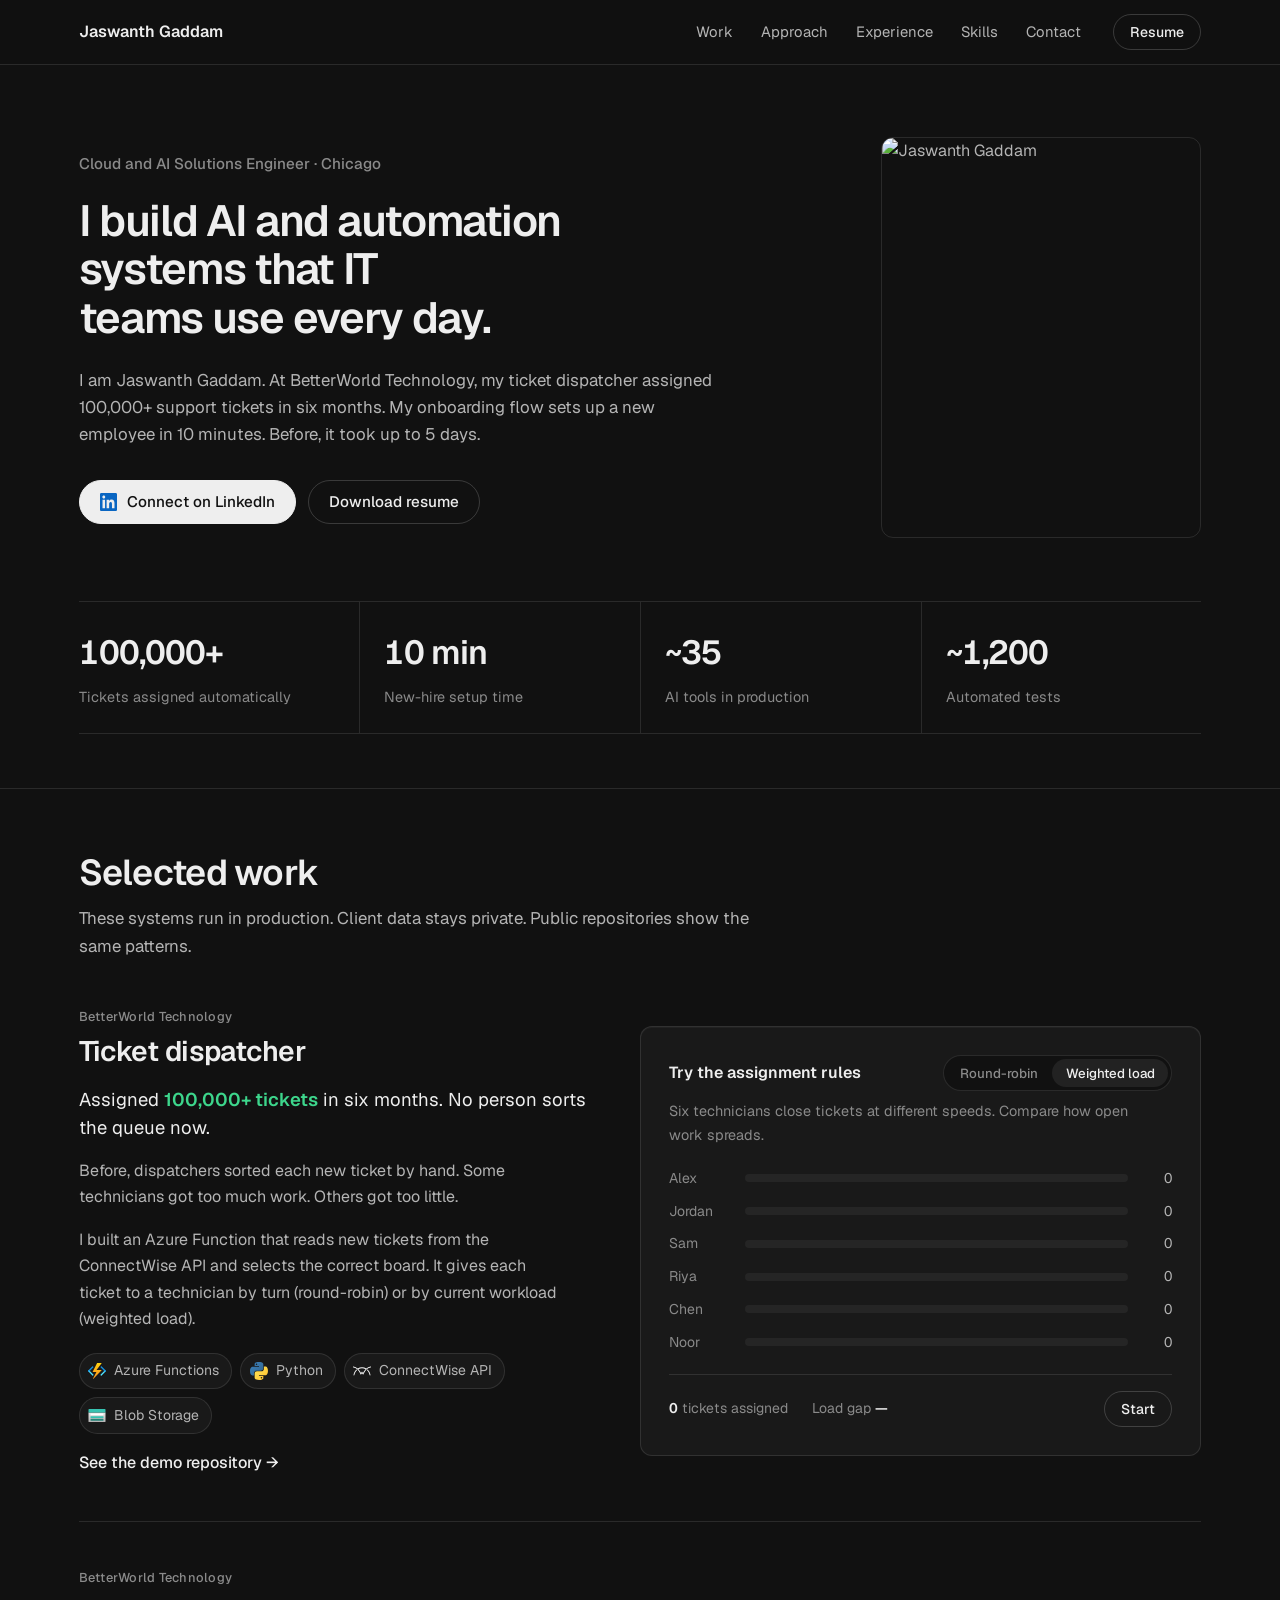
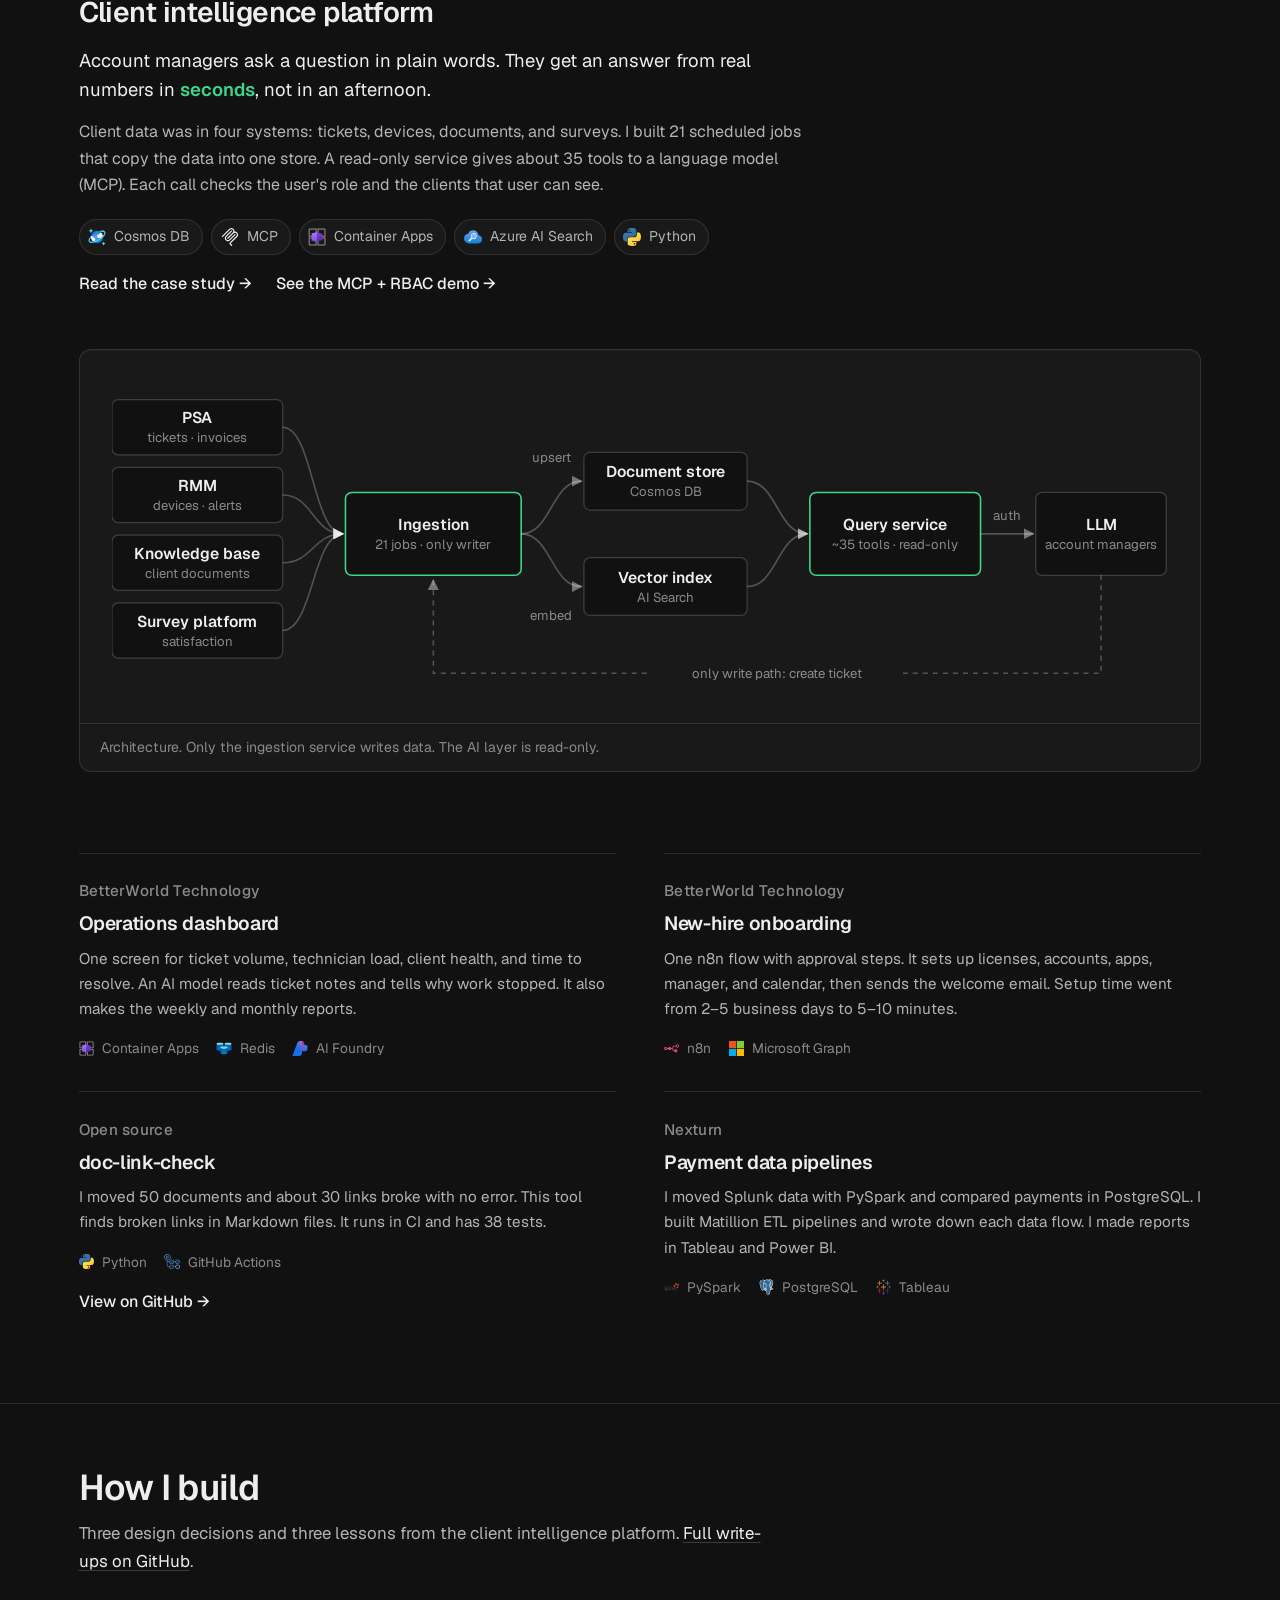
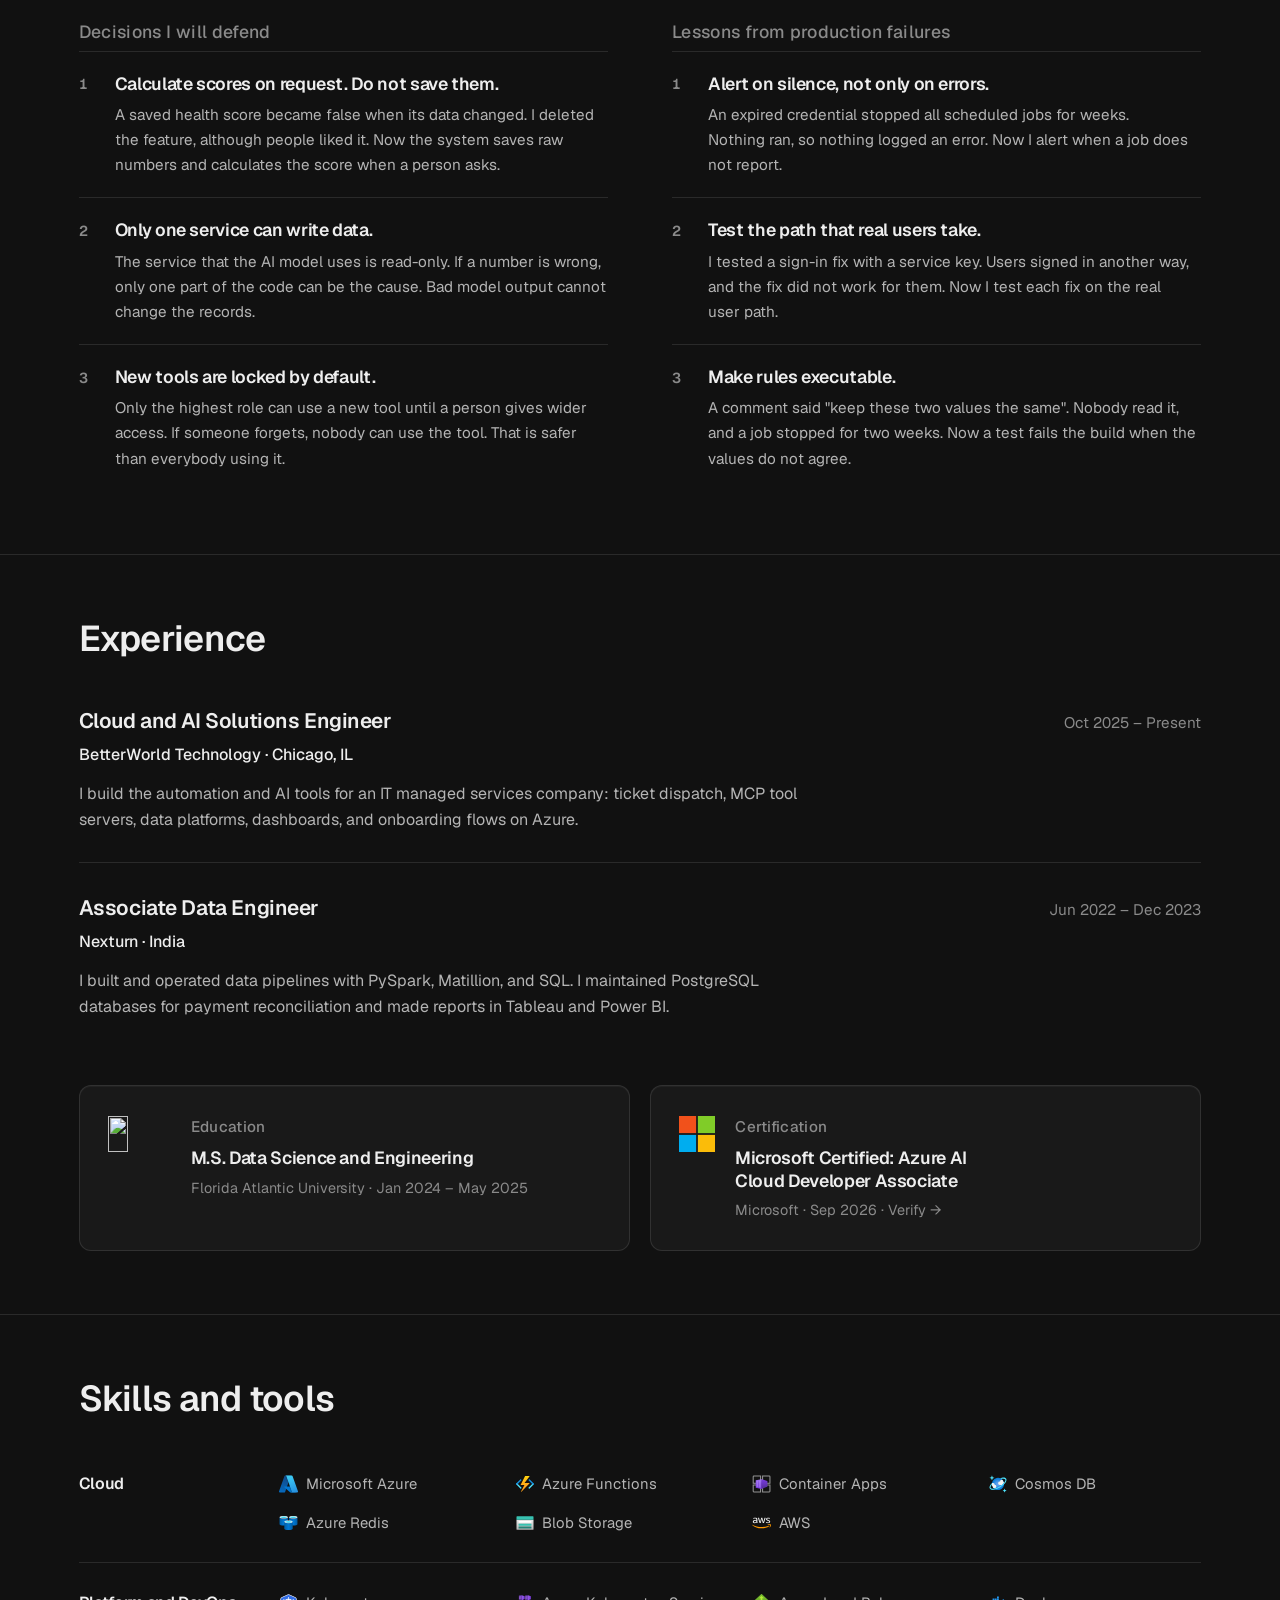
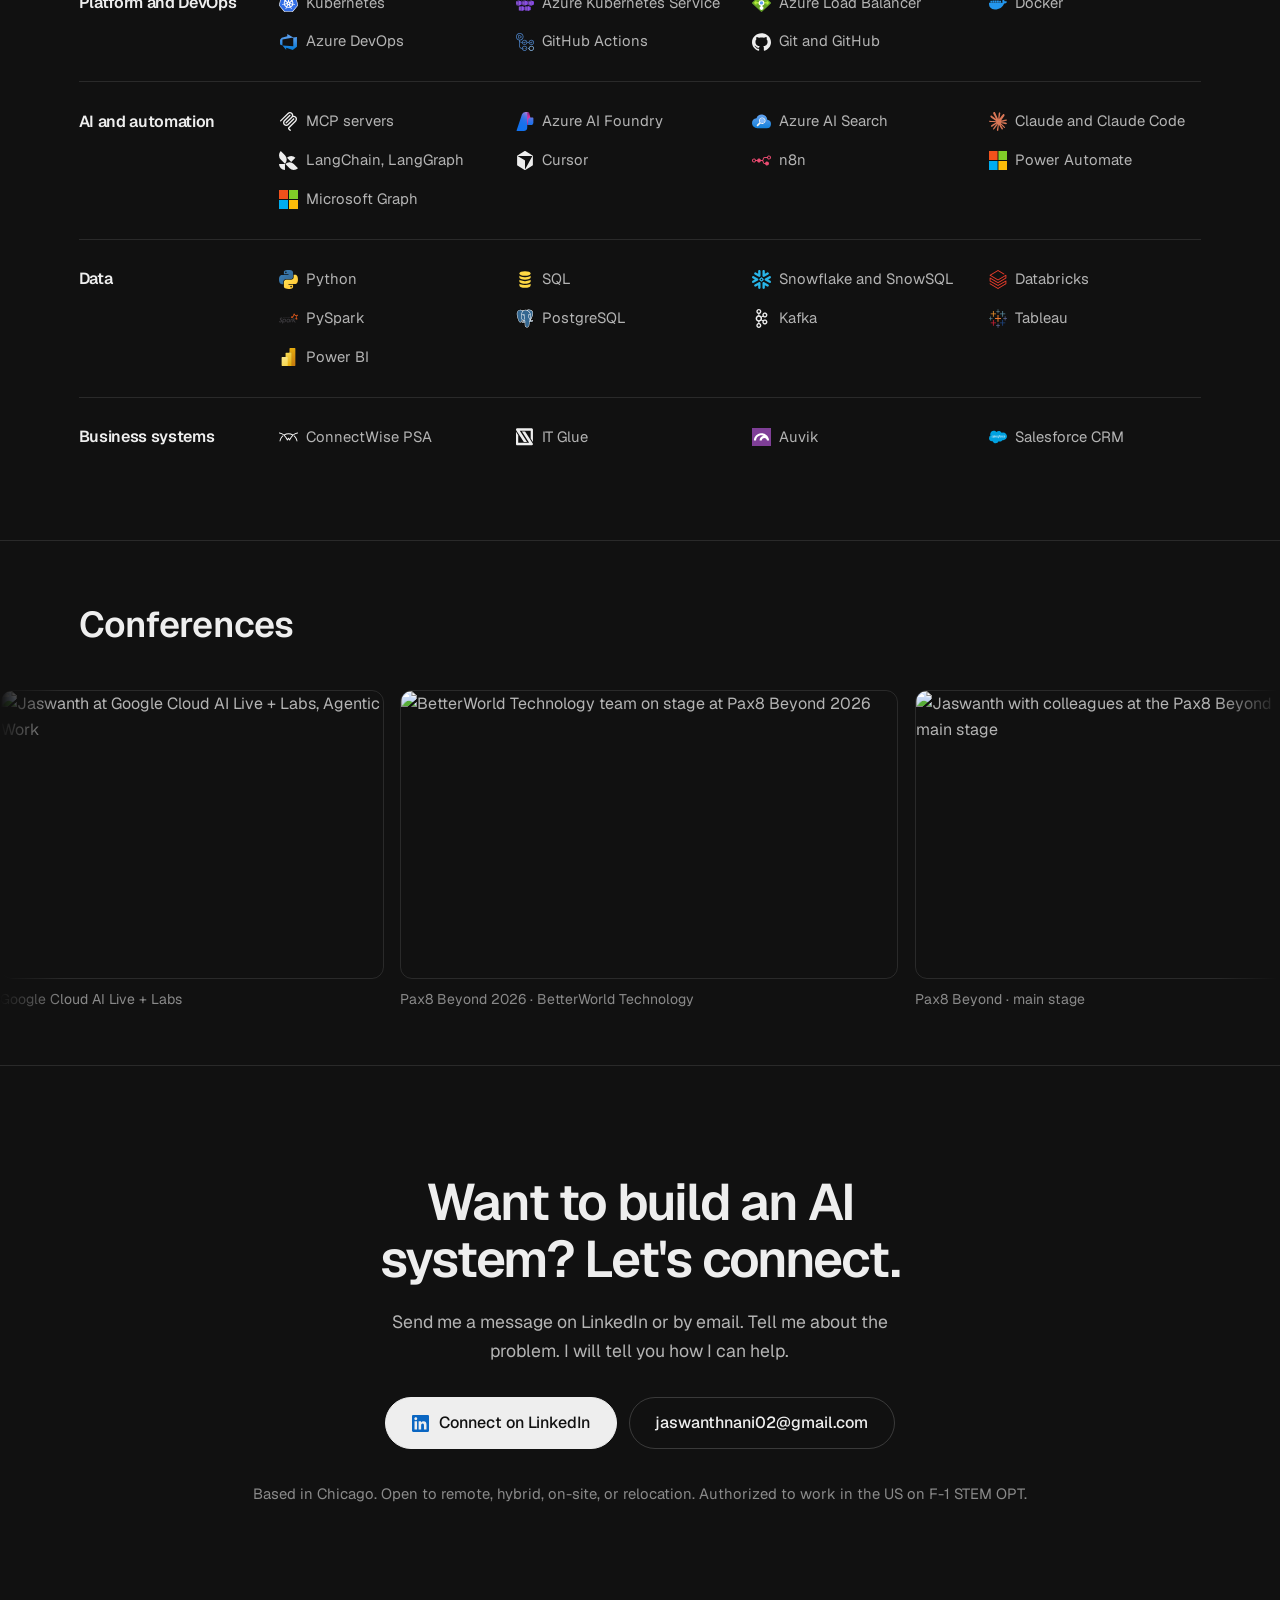
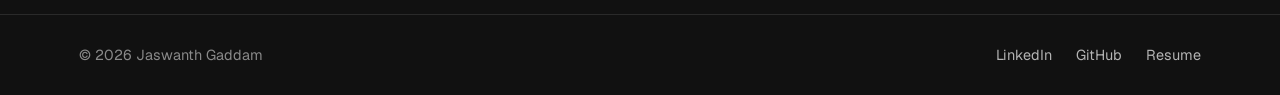
==== index.html @ 7b9afc44 "Polish the portfolio for a more professional, calmer look. - Skills: a clean logo table by group ins" ====
<!DOCTYPE html>
<html lang="en">
<head>
<meta charset="UTF-8">
<meta name="viewport" content="width=device-width, initial-scale=1">
<title>Jaswanth Gaddam · Cloud and AI Solutions Engineer</title>
<meta name="description" content="Jaswanth Gaddam builds Azure automation and AI tools for IT operations teams. Chicago. Open to AI and platform engineering roles.">
<meta name="color-scheme" content="dark">
<meta name="theme-color" content="#111111">
<meta property="og:type" content="website">
<meta property="og:url" content="https://jaswanthnani02.github.io/">
<meta property="og:title" content="Jaswanth Gaddam · Cloud and AI Solutions Engineer">
<meta property="og:description" content="I build automation that IT teams use every day. 100,000+ tickets assigned by software I wrote.">
<meta property="og:image" content="https://jaswanthnani02.github.io/og-card.png">
<meta property="og:image:width" content="1200">
<meta property="og:image:height" content="630">
<meta name="twitter:card" content="summary_large_image">
<link rel="canonical" href="https://jaswanthnani02.github.io/">
<link rel="icon" href="data:image/svg+xml,%3Csvg xmlns='http://www.w3.org/2000/svg' viewBox='0 0 32 32'%3E%3Crect width='32' height='32' rx='7' fill='%23191919'/%3E%3Ctext x='16' y='21.5' font-family='Helvetica,Arial,sans-serif' font-size='14' font-weight='600' fill='%23eeeeee' text-anchor='middle'%3EJG%3C/text%3E%3C/svg%3E">
<link rel="preload" href="fonts/Geist-Variable.woff2" as="font" type="font/woff2" crossorigin>
<link rel="stylesheet" href="styles.css">
<script type="application/ld+json">
{
  "@context": "https://schema.org",
  "@type": "Person",
  "name": "Jaswanth Gaddam",
  "jobTitle": "Cloud and AI Solutions Engineer",
  "url": "https://jaswanthnani02.github.io/",
  "email": "mailto:jaswanthnani02@gmail.com",
  "address": { "@type": "PostalAddress", "addressLocality": "Chicago", "addressRegion": "IL" },
  "alumniOf": "Florida Atlantic University",
  "sameAs": ["https://www.linkedin.com/in/gaddamjaswanth/", "https://github.com/Jaswanthnani02"]
}
</script>
</head>
<body>
<a class="skip" href="#main">Skip to content</a>

<header class="nav">
  <div class="wrap nav-inner">
    <a class="nav-name" href="#top">Jaswanth Gaddam</a>
    <nav class="nav-links" aria-label="Sections">
      <a href="#work">Work</a>
      <a href="#approach">Approach</a>
      <a href="#experience">Experience</a>
      <a href="#skills">Skills</a>
      <a href="#contact">Contact</a>
    </nav>
    <a class="btn btn-sm" href="Jaswanth-Gaddam-Resume.pdf">Resume</a>
  </div>
</header>

<main id="main">

  <section class="hero" id="top">
    <div class="wrap hero-inner">
      <div class="hero-text">
        <p class="eyebrow">Cloud and AI Solutions Engineer · Chicago</p>
        <h1>I build AI and automation systems that IT teams use every day.</h1>
        <p class="hero-sub">I am Jaswanth Gaddam. At BetterWorld Technology, my ticket dispatcher assigned 100,000+ support tickets in six months. My onboarding flow sets up a new employee in 10 minutes. Before, it took up to 5 days.</p>
        <div class="actions">
          <a class="btn btn-primary" href="https://www.linkedin.com/in/gaddamjaswanth/" rel="noopener"><img src="icons/linkedin.svg" alt="" width="18" height="18">Connect on LinkedIn</a>
          <a class="btn" href="Jaswanth-Gaddam-Resume.pdf">Download resume</a>
        </div>
      </div>
      <figure class="hero-photo">
        <img src="profile.jpg" alt="Jaswanth Gaddam" width="684" height="748" fetchpriority="high">
      </figure>
    </div>

    <div class="wrap">
      <dl class="stats">
        <div><dt>Tickets assigned automatically</dt><dd>100,000+</dd></div>
        <div><dt>New-hire setup time</dt><dd>10 min</dd></div>
        <div><dt>AI tools in production</dt><dd>~35</dd></div>
        <div><dt>Automated tests</dt><dd>~1,200</dd></div>
      </dl>
    </div>
  </section>

  <section class="section" id="work" aria-labelledby="work-h">
    <div class="wrap">
      <header class="section-head">
        <h2 id="work-h">Selected work</h2>
        <p>These systems run in production. Client data stays private. Public repositories show the same patterns.</p>
      </header>

      <article class="project">
        <div class="project-text">
          <p class="project-tag">BetterWorld Technology</p>
          <h3>Ticket dispatcher</h3>
          <p class="project-result">Assigned <strong>100,000+ tickets</strong> in six months. No person sorts the queue now.</p>
          <p>Before, dispatchers sorted each new ticket by hand. Some technicians got too much work. Others got too little.</p>
          <p>I built an Azure Function that reads new tickets from the ConnectWise API and selects the correct board. It gives each ticket to a technician by turn (round-robin) or by current workload (weighted load).</p>
          <ul class="logos">
            <li><img src="icons/azure-functions.svg" alt="">Azure Functions</li>
            <li><img src="icons/python.svg" alt="">Python</li>
            <li><img src="icons/connectwise.svg" alt="">ConnectWise API</li>
            <li><img src="icons/blob-storage.svg" alt="">Blob Storage</li>
          </ul>
          <a class="link" href="https://github.com/Jaswanthnani02/ticket-dispatcher-demo" rel="noopener">See the demo repository →</a>
        </div>
        <div class="panel sim" id="sim">
          <div class="sim-head">
            <p class="sim-title">Try the assignment rules</p>
            <div class="seg" role="group" aria-label="Assignment rule">
              <button type="button" data-mode="rr" aria-pressed="false">Round-robin</button>
              <button type="button" data-mode="wl" aria-pressed="true">Weighted load</button>
            </div>
          </div>
          <p class="sim-desc">Six technicians close tickets at different speeds. Compare how open work spreads.</p>
          <div class="sim-rows" id="simRows"></div>
          <div class="sim-foot">
            <span><b id="simCount">0</b> tickets assigned</span>
            <span>Load gap <b id="simFair">—</b></span>
            <button type="button" class="btn btn-sm" id="simRun">Start</button>
          </div>
        </div>
      </article>

      <article class="project project--stack">
        <div class="project-text">
          <p class="project-tag">BetterWorld Technology</p>
          <h3>Client intelligence platform</h3>
          <p class="project-result">Account managers ask a question in plain words. They get an answer from real numbers in <strong>seconds</strong>, not in an afternoon.</p>
          <p>Client data was in four systems: tickets, devices, documents, and surveys. I built 21 scheduled jobs that copy the data into one store. A read-only service gives about 35 tools to a language model (MCP). Each call checks the user's role and the clients that user can see.</p>
          <ul class="logos">
            <li><img src="icons/cosmos-db.svg" alt="">Cosmos DB</li>
            <li><img src="icons/mcp.svg" alt="">MCP</li>
            <li><img src="icons/container-apps.svg" alt="">Container Apps</li>
            <li><img src="icons/ai-search.svg" alt="">Azure AI Search</li>
            <li><img src="icons/python.svg" alt="">Python</li>
          </ul>
          <p class="links-row">
            <a class="link" href="https://github.com/Jaswanthnani02/client-intelligence-platform" rel="noopener">Read the case study →</a>
            <a class="link" href="https://github.com/Jaswanthnani02/mcp-rbac-demo" rel="noopener">See the MCP + RBAC demo →</a>
          </p>
        </div>
        <figure class="panel diagram">
          <div class="diagram-scroll">
            <svg viewBox="0 0 842 246" role="img" aria-label="Four source systems feed an ingestion service, the only writer. It writes to a document store and a vector index. A read-only query service gives tools to a language model and checks authorization on each call. The only write path goes back through ingestion to create a ticket.">
              <defs><marker id="ah" viewBox="0 0 8 8" refX="7" refY="4" markerWidth="7" markerHeight="7" orient="auto-start-reverse"><path d="M0 0 L8 4 L0 8 z" class="dg-head"/></marker></defs>
              <rect class="dg-box" x="0" y="14" width="136" height="44" rx="5"/><text class="dg-t" x="68" y="33">PSA</text><text class="dg-s" x="68" y="48">tickets · invoices</text>
              <path class="dg-line" d="M136 36 C 160 36, 160 121, 184 121" marker-end="url(#ah)"/>
              <rect class="dg-box" x="0" y="68" width="136" height="44" rx="5"/><text class="dg-t" x="68" y="87">RMM</text><text class="dg-s" x="68" y="102">devices · alerts</text>
              <path class="dg-line" d="M136 90 C 160 90, 160 121, 184 121" marker-end="url(#ah)"/>
              <rect class="dg-box" x="0" y="122" width="136" height="44" rx="5"/><text class="dg-t" x="68" y="141">Knowledge base</text><text class="dg-s" x="68" y="156">client documents</text>
              <path class="dg-line" d="M136 144 C 160 144, 160 121, 184 121" marker-end="url(#ah)"/>
              <rect class="dg-box" x="0" y="176" width="136" height="44" rx="5"/><text class="dg-t" x="68" y="195">Survey platform</text><text class="dg-s" x="68" y="210">satisfaction</text>
              <path class="dg-line" d="M136 198 C 160 198, 160 121, 184 121" marker-end="url(#ah)"/>
              <rect class="dg-box dg-key" x="186" y="88" width="140" height="66" rx="5"/><text class="dg-t" x="256" y="118">Ingestion</text><text class="dg-s" x="256" y="133">21 jobs · only writer</text>
              <path class="dg-line" d="M326 121 C 350 121, 350 79, 374 79" marker-end="url(#ah)"/>
              <path class="dg-line" d="M326 121 C 350 121, 350 163, 374 163" marker-end="url(#ah)"/>
              <text class="dg-l" x="350" y="64">upsert</text><text class="dg-l" x="350" y="190">embed</text>
              <rect class="dg-box" x="376" y="56" width="130" height="46" rx="5"/><text class="dg-t" x="441" y="76">Document store</text><text class="dg-s" x="441" y="91">Cosmos DB</text>
              <rect class="dg-box" x="376" y="140" width="130" height="46" rx="5"/><text class="dg-t" x="441" y="160">Vector index</text><text class="dg-s" x="441" y="175">AI Search</text>
              <path class="dg-line" d="M506 79 C 530 79, 530 121, 554 121" marker-end="url(#ah)"/>
              <path class="dg-line" d="M506 163 C 530 163, 530 121, 554 121" marker-end="url(#ah)"/>
              <rect class="dg-box dg-key" x="556" y="88" width="136" height="66" rx="5"/><text class="dg-t" x="624" y="118">Query service</text><text class="dg-s" x="624" y="133">~35 tools · read-only</text>
              <path class="dg-line" d="M692 121 L 734 121" marker-end="url(#ah)"/>
              <text class="dg-l" x="713" y="110">auth</text>
              <rect class="dg-box" x="736" y="88" width="104" height="66" rx="5"/><text class="dg-t" x="788" y="118">LLM</text><text class="dg-s" x="788" y="133">account managers</text>
              <path class="dg-line dg-dash" d="M788 154 L 788 232 L 256 232 L 256 158" marker-end="url(#ah)"/>
              <rect class="dg-bg" x="430" y="224" width="200" height="16"/><text class="dg-l" x="530" y="236">only write path: create ticket</text>
            </svg>
          </div>
          <figcaption>Architecture. Only the ingestion service writes data. The AI layer is read-only.</figcaption>
        </figure>
      </article>

      <div class="cards more">
        <article class="card">
          <p class="project-tag">BetterWorld Technology</p>
          <h3>Operations dashboard</h3>
          <p>One screen for ticket volume, technician load, client health, and time to resolve. An AI model reads ticket notes and tells why work stopped. It also makes the weekly and monthly reports.</p>
          <ul class="logos logos--small"><li><img src="icons/container-apps.svg" alt="">Container Apps</li><li><img src="icons/redis.svg" alt="">Redis</li><li><img src="icons/ai-foundry.svg" alt="">AI Foundry</li></ul>
        </article>
        <article class="card">
          <p class="project-tag">BetterWorld Technology</p>
          <h3>New-hire onboarding</h3>
          <p>One n8n flow with approval steps. It sets up licenses, accounts, apps, manager, and calendar, then sends the welcome email. Setup time went from 2–5 business days to 5–10 minutes.</p>
          <ul class="logos logos--small"><li><img src="icons/n8n.svg" alt="">n8n</li><li><img src="icons/microsoft.svg" alt="">Microsoft Graph</li></ul>
        </article>
        <article class="card">
          <p class="project-tag">Open source</p>
          <h3>doc-link-check</h3>
          <p>I moved 50 documents and about 30 links broke with no error. This tool finds broken links in Markdown files. It runs in CI and has 38 tests.</p>
          <ul class="logos logos--small"><li><img src="icons/python.svg" alt="">Python</li><li><img src="icons/github-actions.svg" alt="">GitHub Actions</li></ul>
          <a class="link" href="https://github.com/Jaswanthnani02/doc-link-check" rel="noopener">View on GitHub →</a>
        </article>
        <article class="card">
          <p class="project-tag">Nexturn</p>
          <h3>Payment data pipelines</h3>
          <p>I moved Splunk data with PySpark and compared payments in PostgreSQL. I built Matillion ETL pipelines and wrote down each data flow. I made reports in Tableau and Power BI.</p>
          <ul class="logos logos--small"><li><img src="icons/spark.svg" alt="">PySpark</li><li><img src="icons/postgresql.svg" alt="">PostgreSQL</li><li><img src="icons/tableau.svg" alt="">Tableau</li></ul>
        </article>
      </div>
    </div>
  </section>

  <section class="section" id="approach" aria-labelledby="approach-h">
    <div class="wrap">
      <header class="section-head">
        <h2 id="approach-h">How I build</h2>
        <p>Three design decisions and three lessons from the client intelligence platform. <a href="https://github.com/Jaswanthnani02/client-intelligence-platform" rel="noopener">Full write-ups on GitHub</a>.</p>
      </header>
      <div class="approach">
        <div>
          <h3 class="col-h">Decisions I will defend</h3>
          <ol>
          <li><h3>Calculate scores on request. Do not save them.</h3><p>A saved health score became false when its data changed. I deleted the feature, although people liked it. Now the system saves raw numbers and calculates the score when a person asks.</p></li>
          <li><h3>Only one service can write data.</h3><p>The service that the AI model uses is read-only. If a number is wrong, only one part of the code can be the cause. Bad model output cannot change the records.</p></li>
          <li><h3>New tools are locked by default.</h3><p>Only the highest role can use a new tool until a person gives wider access. If someone forgets, nobody can use the tool. That is safer than everybody using it.</p></li>
          </ol>
        </div>
        <div>
          <h3 class="col-h">Lessons from production failures</h3>
          <ol>
          <li><h3>Alert on silence, not only on errors.</h3><p>An expired credential stopped all scheduled jobs for weeks. Nothing ran, so nothing logged an error. Now I alert when a job does not report.</p></li>
          <li><h3>Test the path that real users take.</h3><p>I tested a sign-in fix with a service key. Users signed in another way, and the fix did not work for them. Now I test each fix on the real user path.</p></li>
          <li><h3>Make rules executable.</h3><p>A comment said "keep these two values the same". Nobody read it, and a job stopped for two weeks. Now a test fails the build when the values do not agree.</p></li>
          </ol>
        </div>
      </div>
    </div>
  </section>

  <section class="section" id="experience" aria-labelledby="exp-h">
    <div class="wrap">
      <header class="section-head"><h2 id="exp-h">Experience</h2></header>
      <ol class="timeline">
        <li>
          <div class="tl-head">
            <h3>Cloud and AI Solutions Engineer</h3>
            <span class="tl-date">Oct 2025 – Present</span>
          </div>
          <p class="tl-org">BetterWorld Technology · Chicago, IL</p>
          <p>I build the automation and AI tools for an IT managed services company: ticket dispatch, MCP tool servers, data platforms, dashboards, and onboarding flows on Azure.</p>
        </li>
        <li>
          <div class="tl-head">
            <h3>Associate Data Engineer</h3>
            <span class="tl-date">Jun 2022 – Dec 2023</span>
          </div>
          <p class="tl-org">Nexturn · India</p>
          <p>I built and operated data pipelines with PySpark, Matillion, and SQL. I maintained PostgreSQL databases for payment reconciliation and made reports in Tableau and Power BI.</p>
        </li>
      </ol>

      <div class="grid-2 creds">
        <article class="card cred">
          <img src="fau-logo.png" alt="" width="63" height="36">
          <div>
            <p class="project-tag">Education</p>
            <h3>M.S. Data Science and Engineering</h3>
            <p>Florida Atlantic University · Jan 2024 – May 2025</p>
          </div>
        </article>
        <a class="card cred cred-link" href="https://learn.microsoft.com/en-us/users/jaswanthgaddam/credentials/af3c690144b4ee0d" rel="noopener">
          <img src="icons/microsoft.svg" alt="" width="36" height="36">
          <div>
            <p class="project-tag">Certification</p>
            <h3>Microsoft Certified: Azure AI Cloud Developer Associate</h3>
            <p>Microsoft · Sep 2026 · Verify →</p>
          </div>
        </a>
      </div>
    </div>
  </section>

  <section class="section" id="skills" aria-labelledby="skills-h">
    <div class="wrap">
      <header class="section-head"><h2 id="skills-h">Skills and tools</h2></header>
      <div class="skills">
        <div class="skill-row">
          <h3>Cloud</h3>
          <ul class="logos">
            <li><img src="icons/azure.svg" alt="">Microsoft Azure</li>
            <li><img src="icons/azure-functions.svg" alt="">Azure Functions</li>
            <li><img src="icons/container-apps.svg" alt="">Container Apps</li>
            <li><img src="icons/cosmos-db.svg" alt="">Cosmos DB</li>
            <li><img src="icons/redis.svg" alt="">Azure Redis</li>
            <li><img src="icons/blob-storage.svg" alt="">Blob Storage</li>
            <li><img src="icons/aws.svg" alt="">AWS</li>
          </ul>
        </div>
        <div class="skill-row">
          <h3>Platform and DevOps</h3>
          <ul class="logos">
            <li><img src="icons/kubernetes.svg" alt="">Kubernetes</li>
            <li><img src="icons/aks.svg" alt="">Azure Kubernetes Service</li>
            <li><img src="icons/load-balancer.svg" alt="">Azure Load Balancer</li>
            <li><img src="icons/docker.svg" alt="">Docker</li>
            <li><img src="icons/azure-devops.svg" alt="">Azure DevOps</li>
            <li><img src="icons/github-actions.svg" alt="">GitHub Actions</li>
            <li><img src="icons/github.svg" alt="">Git and GitHub</li>
          </ul>
        </div>
        <div class="skill-row">
          <h3>AI and automation</h3>
          <ul class="logos">
            <li><img src="icons/mcp.svg" alt="">MCP servers</li>
            <li><img src="icons/ai-foundry.svg" alt="">Azure AI Foundry</li>
            <li><img src="icons/ai-search.svg" alt="">Azure AI Search</li>
            <li><img src="icons/claude.svg" alt="">Claude and Claude Code</li>
            <li><img src="icons/langchain.svg" alt="">LangChain, LangGraph</li>
            <li><img src="icons/cursor.svg" alt="">Cursor</li>
            <li><img src="icons/n8n.svg" alt="">n8n</li>
            <li><img src="icons/microsoft.svg" alt="">Power Automate</li>
            <li><img src="icons/microsoft.svg" alt="">Microsoft Graph</li>
          </ul>
        </div>
        <div class="skill-row">
          <h3>Data</h3>
          <ul class="logos">
            <li><img src="icons/python.svg" alt="">Python</li>
            <li><img src="icons/sql.svg" alt="">SQL</li>
            <li><img src="icons/snowflake.svg" alt="">Snowflake and SnowSQL</li>
            <li><img src="icons/databricks.svg" alt="">Databricks</li>
            <li><img src="icons/spark.svg" alt="">PySpark</li>
            <li><img src="icons/postgresql.svg" alt="">PostgreSQL</li>
            <li><img src="icons/kafka.svg" alt="">Kafka</li>
            <li><img src="icons/tableau.svg" alt="">Tableau</li>
            <li><img src="icons/power-bi.svg" alt="">Power BI</li>
          </ul>
        </div>
        <div class="skill-row">
          <h3>Business systems</h3>
          <ul class="logos">
            <li><img src="icons/connectwise.svg" alt="">ConnectWise PSA</li>
            <li><img src="icons/itglue.svg" alt="">IT Glue</li>
            <li><img src="icons/auvik.svg" alt="">Auvik</li>
            <li><img src="icons/salesforce.svg" alt="">Salesforce CRM</li>
          </ul>
        </div>
      </div>
    </div>
  </section>

  <section class="section section--tight" aria-labelledby="conf-h">
    <div class="wrap">
      <header class="section-head"><h2 id="conf-h">Conferences</h2></header>
    </div>
    <div class="ticker">
      <div class="ticker-track">
        <figure class="tick"><img src="conference-google-cloud.jpg" alt="Jaswanth at Google Cloud AI Live + Labs, Agentic Work" width="1024" height="768" decoding="async"><figcaption>Google Cloud AI Live + Labs</figcaption></figure>
        <figure class="tick"><img src="conference-pax8-2026.jpg" alt="BetterWorld Technology team on stage at Pax8 Beyond 2026" width="1400" height="809" decoding="async"><figcaption>Pax8 Beyond 2026 · BetterWorld Technology</figcaption></figure>
        <figure class="tick"><img src="conference-pax8-mainstage.jpg" alt="Jaswanth with colleagues at the Pax8 Beyond main stage" width="1400" height="1050" decoding="async"><figcaption>Pax8 Beyond · main stage</figcaption></figure>
        <figure class="tick" aria-hidden="true"><img src="conference-google-cloud.jpg" alt="" width="1024" height="768" decoding="async"><figcaption>Google Cloud AI Live + Labs</figcaption></figure>
        <figure class="tick" aria-hidden="true"><img src="conference-pax8-2026.jpg" alt="" width="1400" height="809" decoding="async"><figcaption>Pax8 Beyond 2026 · BetterWorld Technology</figcaption></figure>
        <figure class="tick" aria-hidden="true"><img src="conference-pax8-mainstage.jpg" alt="" width="1400" height="1050" decoding="async"><figcaption>Pax8 Beyond · main stage</figcaption></figure>
      </div>
    </div>
  </section>

  <section class="section close" id="contact" aria-labelledby="close-h">
    <div class="wrap">
      <h2 id="close-h">Want to build an AI system? Let's connect.</h2>
      <p>Send me a message on LinkedIn or by email. Tell me about the problem. I will tell you how I can help.</p>
      <div class="actions actions--center">
        <a class="btn btn-primary btn-lg" href="https://www.linkedin.com/in/gaddamjaswanth/" rel="noopener"><img src="icons/linkedin.svg" alt="" width="18" height="18">Connect on LinkedIn</a>
        <a class="btn btn-lg" href="mailto:jaswanthnani02@gmail.com">jaswanthnani02@gmail.com</a>
      </div>
      <p class="close-note">Based in Chicago. Open to remote, hybrid, on-site, or relocation. Authorized to work in the US on F-1 STEM OPT.</p>
    </div>
  </section>
</main>

<footer class="footer">
  <div class="wrap footer-inner">
    <span>© 2026 Jaswanth Gaddam</span>
    <nav aria-label="Profiles">
      <a href="https://www.linkedin.com/in/gaddamjaswanth/" rel="noopener">LinkedIn</a>
      <a href="https://github.com/Jaswanthnani02" rel="noopener">GitHub</a>
      <a href="Jaswanth-Gaddam-Resume.pdf">Resume</a>
    </nav>
  </div>
</footer>

<aside class="hello" id="hello" role="dialog" aria-labelledby="helloTitle" aria-describedby="helloText" hidden>
  <button type="button" class="hello-x" data-hello-close aria-label="Close">×</button>
  <div class="hello-head">
    <img src="profile.jpg" alt="" width="44" height="44">
    <div>
      <p class="hello-title" id="helloTitle">Thank you for your interest</p>
      <p class="hello-name">Jaswanth Gaddam</p>
    </div>
  </div>
  <p class="hello-text" id="helloText">I would like to hear from you. Connect with me and say hello on LinkedIn.</p>
  <div class="hello-actions">
    <a class="btn btn-primary" href="https://www.linkedin.com/in/gaddamjaswanth/" rel="noopener" data-hello-done><img src="icons/linkedin.svg" alt="" width="18" height="18">Say hello on LinkedIn</a>
    <button type="button" class="btn" data-hello-close>Not now</button>
  </div>
  <a class="hello-feedback" href="mailto:jaswanthnani02@gmail.com?subject=Feedback%20on%20your%20portfolio" data-hello-done>Send feedback by email</a>
</aside>

<script src="script.js" defer></script>
</body>
</html>
---- styles.css ----
/* Jaswanth Gaddam — portfolio
   Dark theme. Colors: Radix Colors gray-dark and green-dark. Font: Geist (SIL OFL, fonts/OFL.txt).
   Fluid sizing: the root font size grows with the screen, and all sizes use rem,
   so the page fits a phone and fills a large monitor without zoom. */

@font-face {
  font-family: 'Geist';
  src: url('fonts/Geist-Variable.woff2') format('woff2');
  font-weight: 100 900;
  font-display: swap;
}

:root {
  color-scheme: dark;
  --bg: #111111;
  --bg-2: #191919;
  --bg-3: #222222;
  --line: #ffffff1b;
  --line-2: #ffffff2c;
  --fg: #eeeeee;
  --fg-2: #b4b4b4;
  --fg-3: #8a8a8a;
  --accent: #3dd68c;
  --warn: #ffb224;
  --r: 0.75rem;
  --sans: 'Geist', -apple-system, BlinkMacSystemFont, 'Segoe UI', Helvetica, Arial, sans-serif;
  --wrap: 76rem;
  --gutter: clamp(1rem, 4vw, 3rem);
}

*, *::before, *::after { box-sizing: border-box; }

html {
  /* 16px on phones, about 17px on laptops, up to 24px on 4K-class monitors */
  font-size: clamp(16px, 0.55vw + 9px, 24px);
  -webkit-text-size-adjust: 100%;
  scroll-padding-top: 5rem;
}
@media (prefers-reduced-motion: no-preference) { html { scroll-behavior: smooth; } }

body {
  margin: 0;
  background: var(--bg);
  color: var(--fg-2);
  font-family: var(--sans);
  font-size: 1rem;
  line-height: 1.65;
  -webkit-font-smoothing: antialiased;
  -moz-osx-font-smoothing: grayscale;
}
::selection { background: #3dd68c40; color: var(--fg); }

h1, h2, h3 { margin: 0; color: var(--fg); font-weight: 600; letter-spacing: -0.02em; text-wrap: balance; }
p { margin: 0 0 1rem; text-wrap: pretty; }
p:last-child { margin-bottom: 0; }
img { max-width: 100%; }
a { color: var(--fg); text-decoration-color: var(--line-2); text-underline-offset: 0.2em; }
a:hover { text-decoration-color: var(--fg); }
:focus-visible { outline: 2px solid var(--accent); outline-offset: 3px; border-radius: 4px; }

.wrap { width: 100%; max-width: var(--wrap); margin: 0 auto; padding: 0 var(--gutter); }
.skip { position: absolute; left: -999px; }
.skip:focus { left: 1rem; top: 1rem; z-index: 50; background: var(--fg); color: var(--bg); padding: 0.4rem 0.8rem; border-radius: 6px; }

/* ---------- Buttons ---------- */
.btn {
  display: inline-flex; align-items: center; justify-content: center; gap: 0.6rem;
  min-height: 2.75rem; padding: 0 1.25rem;
  font: 500 0.95rem/1 var(--sans); color: var(--fg);
  background: transparent; border: 1px solid var(--line-2); border-radius: 999px;
  text-decoration: none; cursor: pointer; white-space: nowrap;
  transition: background-color .15s ease, border-color .15s ease;
}
.btn:hover { background: var(--bg-3); border-color: #ffffff40; }
.btn img { width: 1.1rem; height: 1.1rem; }
.btn-primary { background: var(--fg); color: #111; border-color: var(--fg); }
.btn-primary:hover { background: #fff; border-color: #fff; }
.btn-sm { min-height: 2.25rem; padding: 0 1rem; font-size: 0.875rem; }
.btn-lg { min-height: 3.25rem; padding: 0 1.6rem; font-size: 1rem; }
.actions { display: flex; flex-wrap: wrap; gap: 0.75rem; margin-top: 2rem; }
.actions--center { justify-content: center; }
.link { display: inline-block; margin-top: 0.5rem; font-weight: 500; text-decoration: none; color: var(--fg); }
.link:hover { color: var(--accent); }
.links-row { display: flex; flex-wrap: wrap; gap: 0.25rem 1.5rem; }

/* ---------- Navigation ---------- */
.nav {
  position: sticky; top: 0; z-index: 20;
  background: color-mix(in srgb, var(--bg) 85%, transparent);
  backdrop-filter: saturate(1.4) blur(10px);
  border-bottom: 1px solid var(--line);
}
.nav-inner { display: flex; align-items: center; gap: 2rem; height: 4rem; }
.nav-name { font-weight: 600; color: var(--fg); text-decoration: none; font-size: 1rem; }
.nav-links { display: flex; gap: 1.75rem; margin-left: auto; }
.nav-links a { color: var(--fg-2); text-decoration: none; font-size: 0.925rem; }
.nav-links a:hover { color: var(--fg); }

/* ---------- Hero ---------- */
.hero { padding: clamp(3rem, 8vh, 6rem) 0 clamp(2.5rem, 6vh, 4rem); }
.hero-inner { display: grid; grid-template-columns: minmax(0, 1.55fr) minmax(0, 1fr); gap: clamp(2rem, 5vw, 5rem); align-items: center; }
.eyebrow { color: var(--fg-3); font-weight: 500; font-size: 0.95rem; margin-bottom: 1.25rem; }
.hero h1 { font-size: clamp(2rem, 3.4vw, 3.1rem); line-height: 1.12; letter-spacing: -0.03em; }
.hero-sub { font-size: clamp(1.05rem, 1.3vw, 1.25rem); line-height: 1.6; margin-top: 1.5rem; max-width: 38em; }
.hero-photo { margin: 0; justify-self: end; width: 100%; max-width: 20rem; }
.hero-photo img {
  display: block; width: 100%; height: auto; aspect-ratio: 4 / 5; object-fit: cover; object-position: 50% 20%;
  border-radius: 0.75rem; border: 1px solid var(--line);
}

.stats {
  display: grid; grid-template-columns: repeat(4, minmax(0, 1fr));
  margin: clamp(3rem, 7vh, 5rem) 0 0; padding: 0;
  border-top: 1px solid var(--line); border-bottom: 1px solid var(--line);
}
.stats > div { display: flex; flex-direction: column-reverse; justify-content: flex-end; padding: 1.5rem 0; }
.stats > div + div { padding-left: 1.5rem; border-left: 1px solid var(--line); }
.stats dt { font-size: 0.9rem; color: var(--fg-3); }
.stats dd { margin: 0 0 0.25rem; font-size: clamp(1.75rem, 2.6vw, 2.5rem); font-weight: 600; color: var(--fg); letter-spacing: -0.03em; font-variant-numeric: tabular-nums; }

/* ---------- Sections ---------- */
.section { padding: clamp(3rem, 7vh, 5.5rem) 0; border-top: 1px solid var(--line); }
.section--tight { padding-bottom: clamp(2.5rem, 6vh, 4rem); }
.section-head { max-width: 44rem; margin-bottom: clamp(2rem, 5vh, 3rem); }
.section-head h2 { font-size: clamp(1.75rem, 2.8vw, 2.5rem); line-height: 1.15; }
.section-head p { margin-top: 0.75rem; font-size: 1.05rem; }

/* ---------- Projects ---------- */
.project {
  display: grid; grid-template-columns: minmax(0, 1fr) minmax(0, 1.1fr); gap: clamp(2rem, 4vw, 4rem);
  align-items: center; padding: clamp(2rem, 5vh, 3rem) 0;
}
.project:first-of-type { padding-top: 0; }
.project + .project { border-top: 1px solid var(--line); }
.project--stack { grid-template-columns: minmax(0, 1fr); }
.project--stack .project-text { max-width: 46rem; }
.project-tag { font-size: 0.8rem; font-weight: 500; letter-spacing: 0.02em; color: var(--fg-3); margin-bottom: 0.5rem; }
.project h3 { font-size: clamp(1.5rem, 2.2vw, 2rem); line-height: 1.2; margin-bottom: 1rem; }
.project-result { font-size: 1.15rem; color: var(--fg); line-height: 1.55; }
.project-result strong { color: var(--accent); font-weight: 600; }

.logos { list-style: none; margin: 1.25rem 0 0.5rem; padding: 0; display: flex; flex-wrap: wrap; gap: 0.5rem; }
.logos li {
  display: inline-flex; align-items: center; gap: 0.5rem;
  padding: 0.35rem 0.75rem 0.35rem 0.55rem;
  font-size: 0.875rem; color: var(--fg-2);
  background: var(--bg-2); border: 1px solid var(--line); border-radius: 999px;
}
.logos img { width: 1.1rem; height: 1.1rem; flex: none; }
.card .logos { gap: 0.4rem 1.1rem; margin-top: 1rem; }
.card .logos li { background: none; border: 0; padding: 0; font-size: 0.85rem; color: var(--fg-3); }
.card .logos img { width: 0.95rem; height: 0.95rem; }

.panel { background: var(--bg-2); border: 1px solid var(--line); border-radius: var(--r); box-shadow: inset 0 1px 0 #ffffff0a; }

/* Dispatcher model */
.sim { padding: clamp(1.25rem, 2.5vw, 1.75rem); }
.sim-head { display: flex; flex-wrap: wrap; justify-content: space-between; align-items: center; gap: 0.75rem; }
.sim-title { margin: 0; font-weight: 600; color: var(--fg); }
.sim-desc { font-size: 0.9rem; color: var(--fg-3); margin: 0.5rem 0 1.25rem; }
.seg { display: inline-flex; padding: 3px; background: var(--bg); border: 1px solid var(--line); border-radius: 999px; }
.seg button { padding: 0.35rem 0.85rem; font: 500 0.825rem var(--sans); color: var(--fg-3); background: none; border: 0; border-radius: 999px; cursor: pointer; }
.seg button[aria-pressed="true"] { background: var(--bg-3); color: var(--fg); }
.sim-rows { display: grid; gap: 0.6rem; }
.sim-row { display: grid; grid-template-columns: 4rem 1fr 2rem; gap: 0.75rem; align-items: center; font-size: 0.875rem; }
.sim-row .name { color: var(--fg-3); text-transform: capitalize; }
.sim-row .bar { height: 0.5rem; border-radius: 999px; background: #ffffff0d; overflow: hidden; }
.sim-row .fill { display: block; height: 100%; width: 0; border-radius: 999px; background: #6f6f6f; transition: width .3s ease; }
.sim-row.top .fill { background: var(--accent); }
.sim-row.top .name { color: var(--fg); }
.sim-row .n { text-align: right; color: var(--fg-2); font-variant-numeric: tabular-nums; }
.sim-foot { display: flex; flex-wrap: wrap; align-items: center; gap: 0.5rem 1.5rem; margin-top: 1.25rem; padding-top: 1rem; border-top: 1px solid var(--line); font-size: 0.875rem; color: var(--fg-3); }
.sim-foot b { color: var(--fg); font-weight: 600; font-variant-numeric: tabular-nums; }
.sim-foot .btn { margin-left: auto; }

/* Architecture diagram */
.diagram { margin: 0; }
.diagram-scroll { overflow-x: auto; padding: clamp(1rem, 2.5vw, 2rem); }
.diagram svg { display: block; width: 100%; min-width: 560px; height: auto; font-family: var(--sans); }
.diagram figcaption { padding: 0.75rem 1.25rem; border-top: 1px solid var(--line); font-size: 0.875rem; color: var(--fg-3); }
.dg-box { fill: var(--bg); stroke: var(--line-2); stroke-width: 1; }
.dg-key { stroke: var(--accent); stroke-width: 1.25; }
.dg-bg { fill: var(--bg-2); }
.dg-t { fill: var(--fg); font-size: 12.5px; font-weight: 600; text-anchor: middle; }
.dg-s, .dg-l { fill: var(--fg-3); font-size: 10.5px; text-anchor: middle; }
.dg-line { fill: none; stroke: #ffffff40; stroke-width: 1.25; }
.dg-dash { stroke-dasharray: 4 4; }
.dg-head { fill: #ffffff66; }

/* ---------- Cards ---------- */
.cards, .grid-2 { display: grid; grid-template-columns: repeat(2, minmax(0, 1fr)); gap: 1.25rem; }
.cards { margin-top: clamp(1.5rem, 4vh, 2.5rem); }
.card {
  display: block; padding: clamp(1.25rem, 2.5vw, 1.75rem);
  background: var(--bg-2); border: 1px solid var(--line); border-radius: var(--r);
  box-shadow: inset 0 1px 0 #ffffff0a;
  transition: border-color .15s ease;
}
.card:hover { border-color: var(--line-2); }
.card h3 { font-size: 1.2rem; line-height: 1.3; margin-bottom: 0.6rem; }
.card p { font-size: 0.95rem; }

/* Lower work items: a plain 2x2 list, so the two main projects lead */
.more { gap: 0 3rem; }
.more .card { background: none; border: 0; border-top: 1px solid var(--line); border-radius: 0; box-shadow: none; padding: 1.5rem 0; }

/* ---------- How I build ---------- */
.approach { display: grid; grid-template-columns: 1fr 1fr; gap: clamp(2rem, 5vw, 4rem); }
.col-h { font-size: 0.85rem; font-weight: 500; letter-spacing: 0.02em; color: var(--fg-3); margin-bottom: 0.5rem; }
.approach ol { list-style: none; margin: 0; padding: 0; counter-reset: n; }
.approach li { counter-increment: n; position: relative; padding: 1.25rem 0 1.25rem 2.25rem; border-top: 1px solid var(--line); }
.approach li::before { content: counter(n); position: absolute; left: 0; top: 1.3rem; font-size: 0.9rem; font-weight: 600; color: var(--fg-3); font-variant-numeric: tabular-nums; }
.approach h3 { font-size: 1.1rem; line-height: 1.35; margin-bottom: 0.4rem; }
.approach p { font-size: 0.95rem; }

/* ---------- Experience ---------- */
.timeline { list-style: none; margin: 0; padding: 0; }
.timeline li { padding: 1.75rem 0; border-top: 1px solid var(--line); }
.timeline li:first-child { border-top: 0; padding-top: 0; }
.tl-head { display: flex; flex-wrap: wrap; justify-content: space-between; align-items: baseline; gap: 0.25rem 1.5rem; }
.timeline h3 { font-size: 1.3rem; }
.tl-date { color: var(--fg-3); font-size: 0.95rem; font-variant-numeric: tabular-nums; white-space: nowrap; }
.tl-org { color: var(--fg); font-weight: 500; margin: 0.25rem 0 0.75rem; }
.timeline p:last-child { max-width: 46rem; }

.creds { margin-top: clamp(1.5rem, 4vh, 2.5rem); }
.cred { display: flex; gap: 1.25rem; align-items: flex-start; text-decoration: none; color: inherit; }
.cred img { flex: none; width: auto; height: 2.25rem; margin-top: 0.15rem; }
.cred h3 { font-size: 1.1rem; margin-bottom: 0.35rem; }
.cred p:last-child { color: var(--fg-3); font-size: 0.9rem; }
.cred-link:hover h3 { color: var(--accent); }

/* ---------- Skills ---------- */
.skills { display: grid; }
.skill-row { display: grid; grid-template-columns: 11rem minmax(0, 1fr); gap: 1.5rem; padding: 1.25rem 0; border-top: 1px solid var(--line); }
.skill-row:first-child { border-top: 0; padding-top: 0; }
.skill-row h3 { font-size: 1rem; padding-top: 0.4rem; }
.skills .logos { margin: 0; display: grid; grid-template-columns: repeat(auto-fill, minmax(12.5rem, 1fr)); gap: 0 1.5rem; }
.skills .logos li { background: none; border: 0; border-radius: 0; padding: 0.45rem 0; font-size: 0.925rem; color: var(--fg-2); }
.skills .logos img { width: 1.15rem; height: 1.15rem; }

/* ---------- Conference ticker ---------- */
.ticker {
  overflow: hidden;
  -webkit-mask-image: linear-gradient(90deg, transparent, #000 5%, #000 95%, transparent);
          mask-image: linear-gradient(90deg, transparent, #000 5%, #000 95%, transparent);
}
.ticker-track { display: flex; gap: 1rem; width: max-content; animation: ticker 40s linear infinite; }
.ticker:hover .ticker-track { animation-play-state: paused; }
@keyframes ticker { to { transform: translateX(calc(-50% - 0.5rem)); } }
.tick { margin: 0; flex: none; }
.tick img { display: block; height: clamp(11rem, 26vw, 18rem); width: auto; border-radius: var(--r); border: 1px solid var(--line); }
.tick figcaption { margin-top: 0.6rem; font-size: 0.875rem; color: var(--fg-3); white-space: nowrap; }

/* ---------- Closing ---------- */
.close { text-align: center; padding: clamp(4rem, 12vh, 8rem) 0; }
.close h2 { font-size: clamp(2rem, 4vw, 3.25rem); line-height: 1.1; letter-spacing: -0.035em; max-width: 18em; margin: 0 auto; }
.close .wrap > p:not(.close-note) { max-width: 32rem; margin: 1.25rem auto 0; font-size: 1.1rem; }
.close-note { margin: 2rem auto 0 !important; color: var(--fg-3); font-size: 0.925rem; }

/* ---------- Thank-you card ---------- */
/* A small card at the bottom right. It does not cover or block the page. */
.hello {
  position: fixed; right: clamp(1rem, 2.5vw, 2rem); bottom: clamp(1rem, 2.5vw, 2rem); z-index: 40;
  width: min(23rem, calc(100vw - 2rem));
  padding: 1.25rem;
  background: var(--bg-2); border: 1px solid var(--line-2); border-radius: 1rem;
  box-shadow: 0 24px 60px -12px #000c, inset 0 1px 0 #ffffff0d;
  opacity: 0; transform: translateY(1rem);
  transition: opacity .35s ease, transform .35s ease;
}
.hello.is-in { opacity: 1; transform: none; }
.hello[hidden] { display: none; }
.hello-x {
  position: absolute; top: 0.6rem; right: 0.6rem;
  width: 2rem; height: 2rem; display: grid; place-items: center;
  font-size: 1.25rem; line-height: 1; color: var(--fg-3);
  background: none; border: 0; border-radius: 999px; cursor: pointer;
}
.hello-x:hover { background: var(--bg-3); color: var(--fg); }
.hello-head { display: flex; align-items: center; gap: 0.75rem; padding-right: 2rem; }
.hello-head img { width: 2.75rem; height: 2.75rem; border-radius: 999px; object-fit: cover; object-position: 50% 15%; border: 1px solid var(--line); }
.hello-title { margin: 0; font-weight: 600; color: var(--fg); line-height: 1.3; }
.hello-name { margin: 0; font-size: 0.85rem; color: var(--fg-3); }
.hello-text { margin: 0.9rem 0 1rem; font-size: 0.95rem; }
.hello-actions { display: flex; flex-wrap: wrap; gap: 0.5rem; }
.hello-actions .btn { min-height: 2.5rem; font-size: 0.9rem; }
.hello-actions .btn-primary { flex: 1 1 auto; }
.hello-feedback { display: inline-block; margin-top: 0.85rem; font-size: 0.85rem; color: var(--fg-3); }
.hello-feedback:hover { color: var(--fg); }
@media (max-width: 680px) {
  .hello { left: 1rem; right: 1rem; bottom: 1rem; width: auto; }
}

/* ---------- Footer ---------- */
.footer { border-top: 1px solid var(--line); }
.footer-inner { display: flex; flex-wrap: wrap; justify-content: space-between; gap: 0.75rem 2rem; padding-top: 1.75rem; padding-bottom: 1.75rem; font-size: 0.9rem; color: var(--fg-3); }
.footer nav { display: flex; gap: 1.5rem; }
.footer a { color: var(--fg-2); text-decoration: none; }
.footer a:hover { color: var(--fg); }

/* ---------- Large monitors ---------- */

/* ---------- Tablets ---------- */
@media (max-width: 960px) {
  .project { grid-template-columns: minmax(0, 1fr); }
  .stats { grid-template-columns: repeat(2, minmax(0, 1fr)); }
  .stats > div:nth-child(3) { padding-left: 0; border-left: 0; }
  .stats > div:nth-child(n+3) { border-top: 1px solid var(--line); }
  .nav-links { gap: 1.25rem; }
}

/* ---------- Phones ---------- */
@media (max-width: 680px) {
  .nav-links { display: none; }
  .nav-inner { justify-content: space-between; height: 3.5rem; }
  .hero-inner { grid-template-columns: minmax(0, 1fr); }
  .hero-photo { order: -1; justify-self: start; max-width: 9rem; }
  .hero-photo img { border-radius: 1rem; }
  .cards, .grid-2, .approach { grid-template-columns: minmax(0, 1fr); }
  .skill-row { grid-template-columns: minmax(0, 1fr); gap: 0.5rem; }
  .skills .logos { grid-template-columns: repeat(2, minmax(0, 1fr)); gap: 0 1rem; }
  .skills .logos li { font-size: 0.875rem; }
  .stats > div { padding: 1.1rem 0; }
  .stats > div + div { padding-left: 1rem; }
  .stats > div:nth-child(3) { padding-left: 0; }
  .actions .btn { flex: 1 1 100%; }
  .sim-foot .btn { margin-left: 0; }
}

@media (prefers-reduced-motion: reduce) {
  *, *::before, *::after { transition: none !important; }
  .ticker { overflow-x: auto; -webkit-mask-image: none; mask-image: none; }
  .ticker-track { animation: none; }
  .tick[aria-hidden="true"] { display: none; }
  .hello { transform: none; }
}

@media print {
  .nav, .sim, .ticker, .hello { display: none !important; }
  body { background: #fff; color: #000; }
}
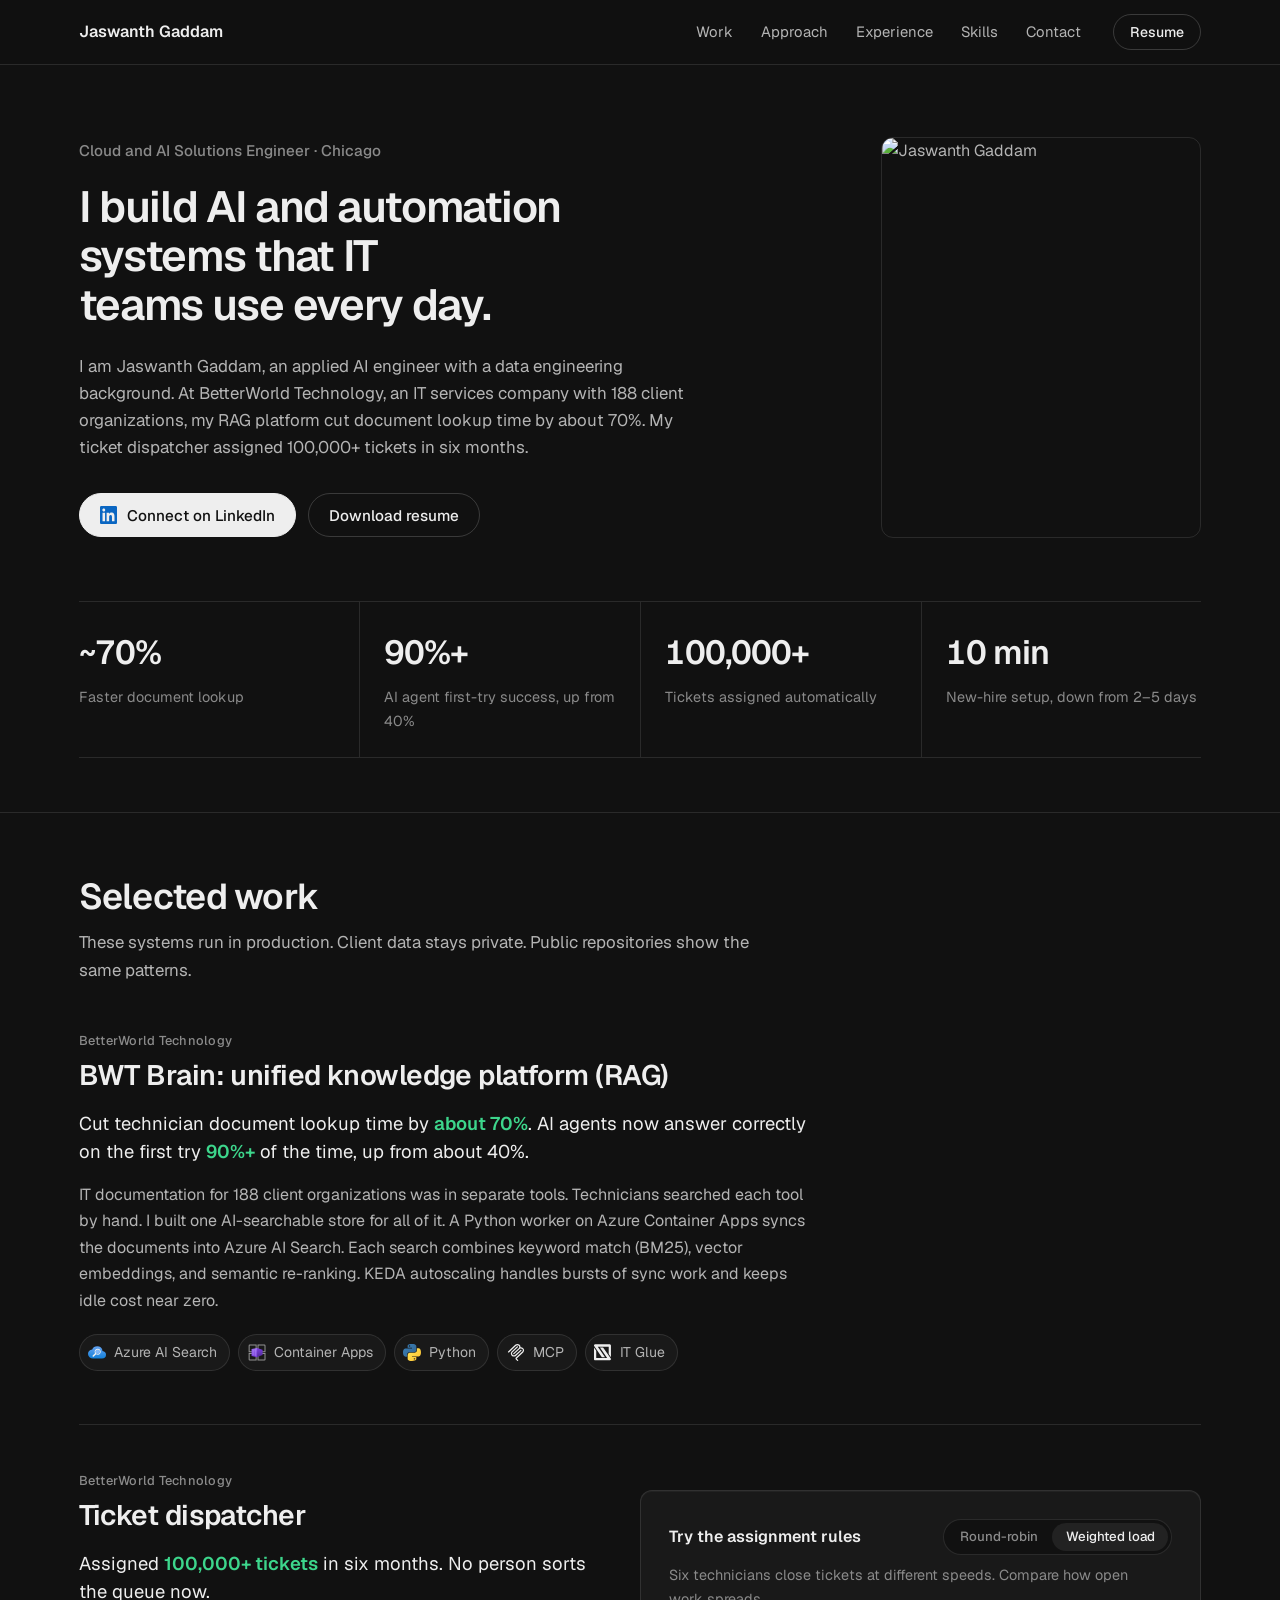
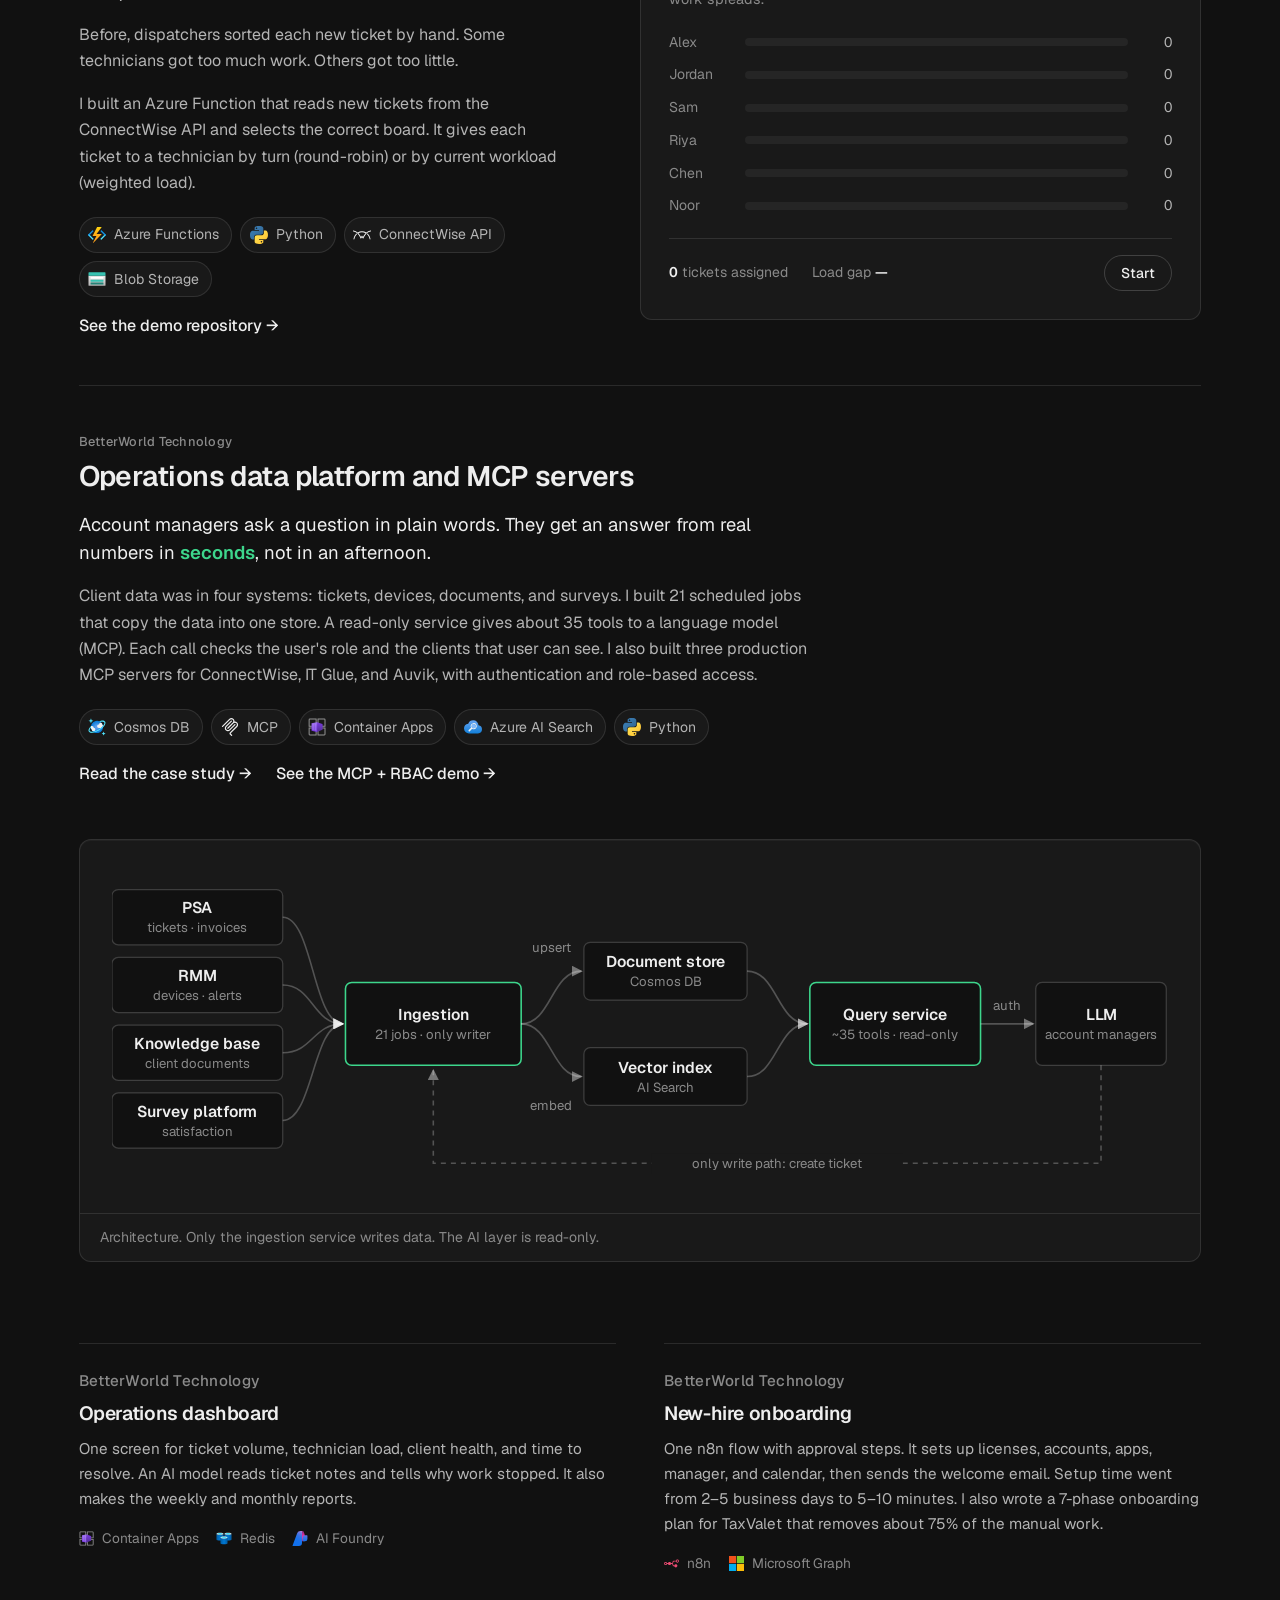
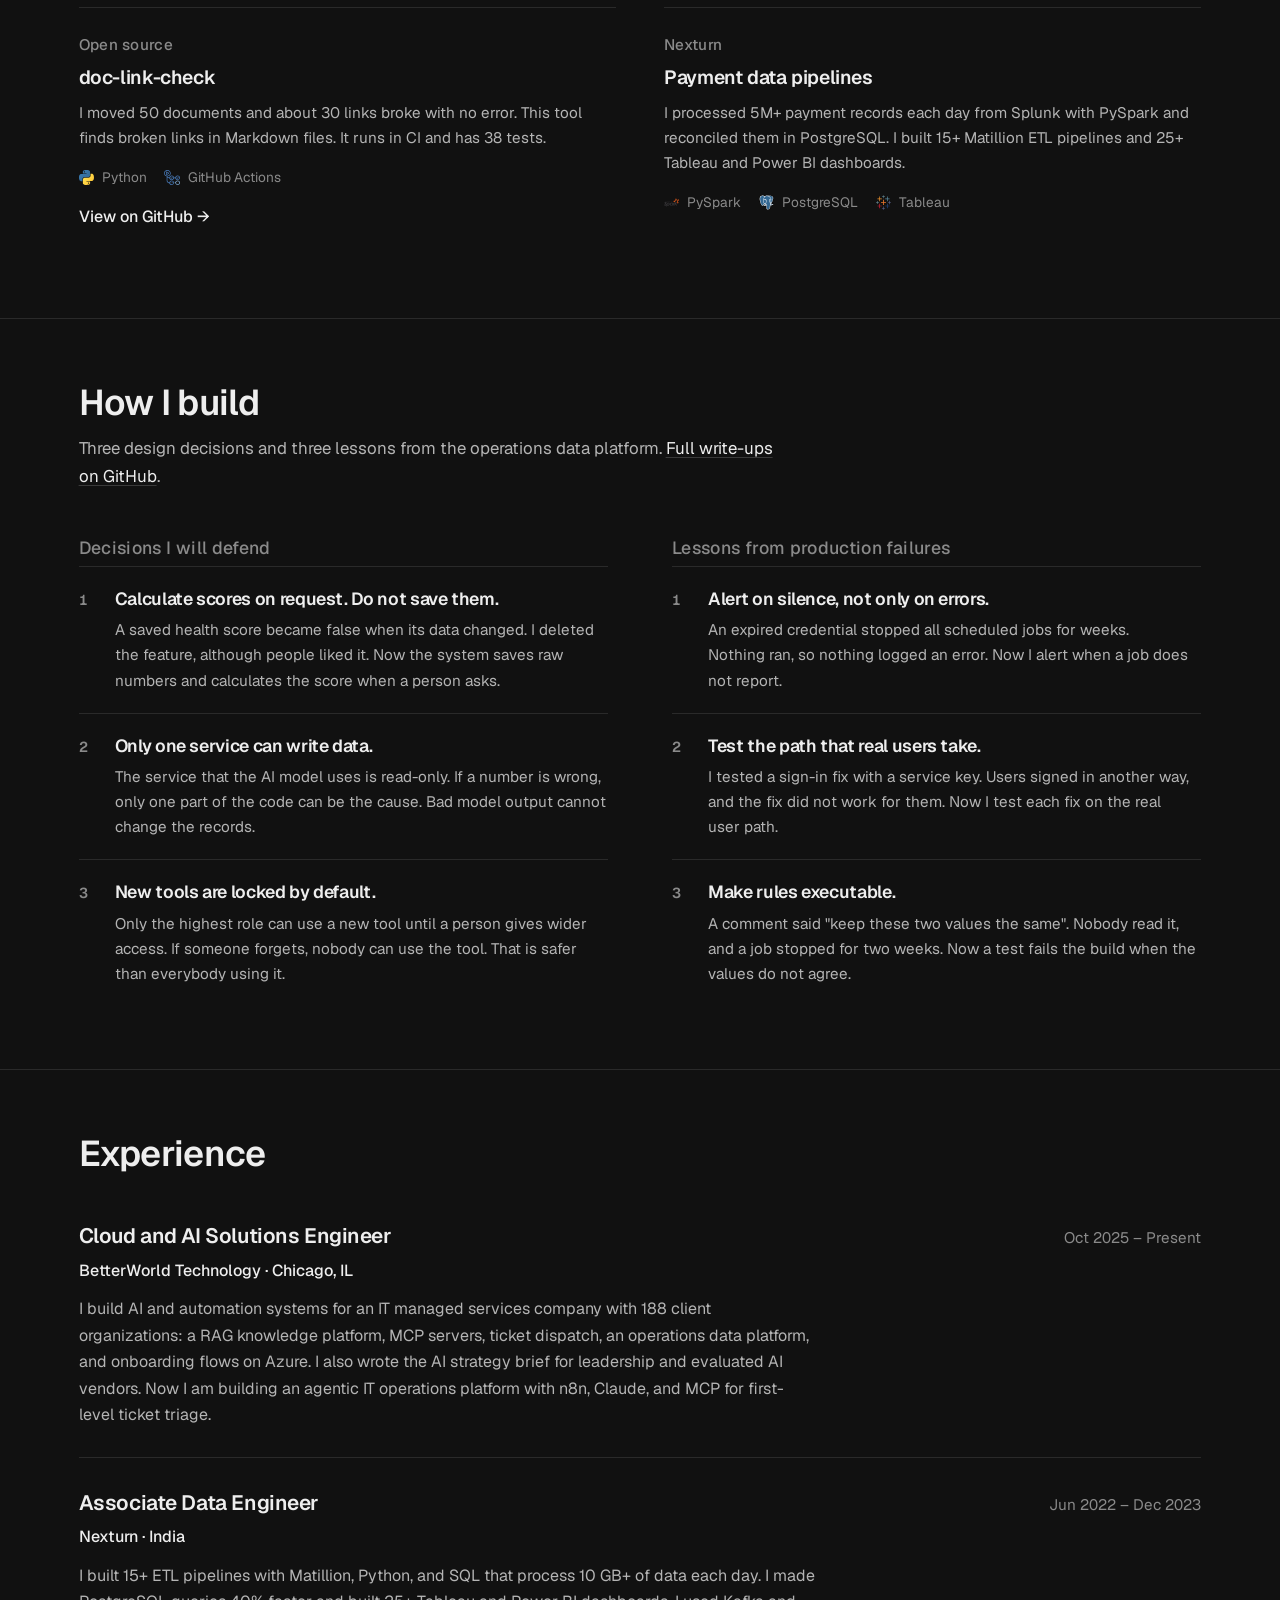
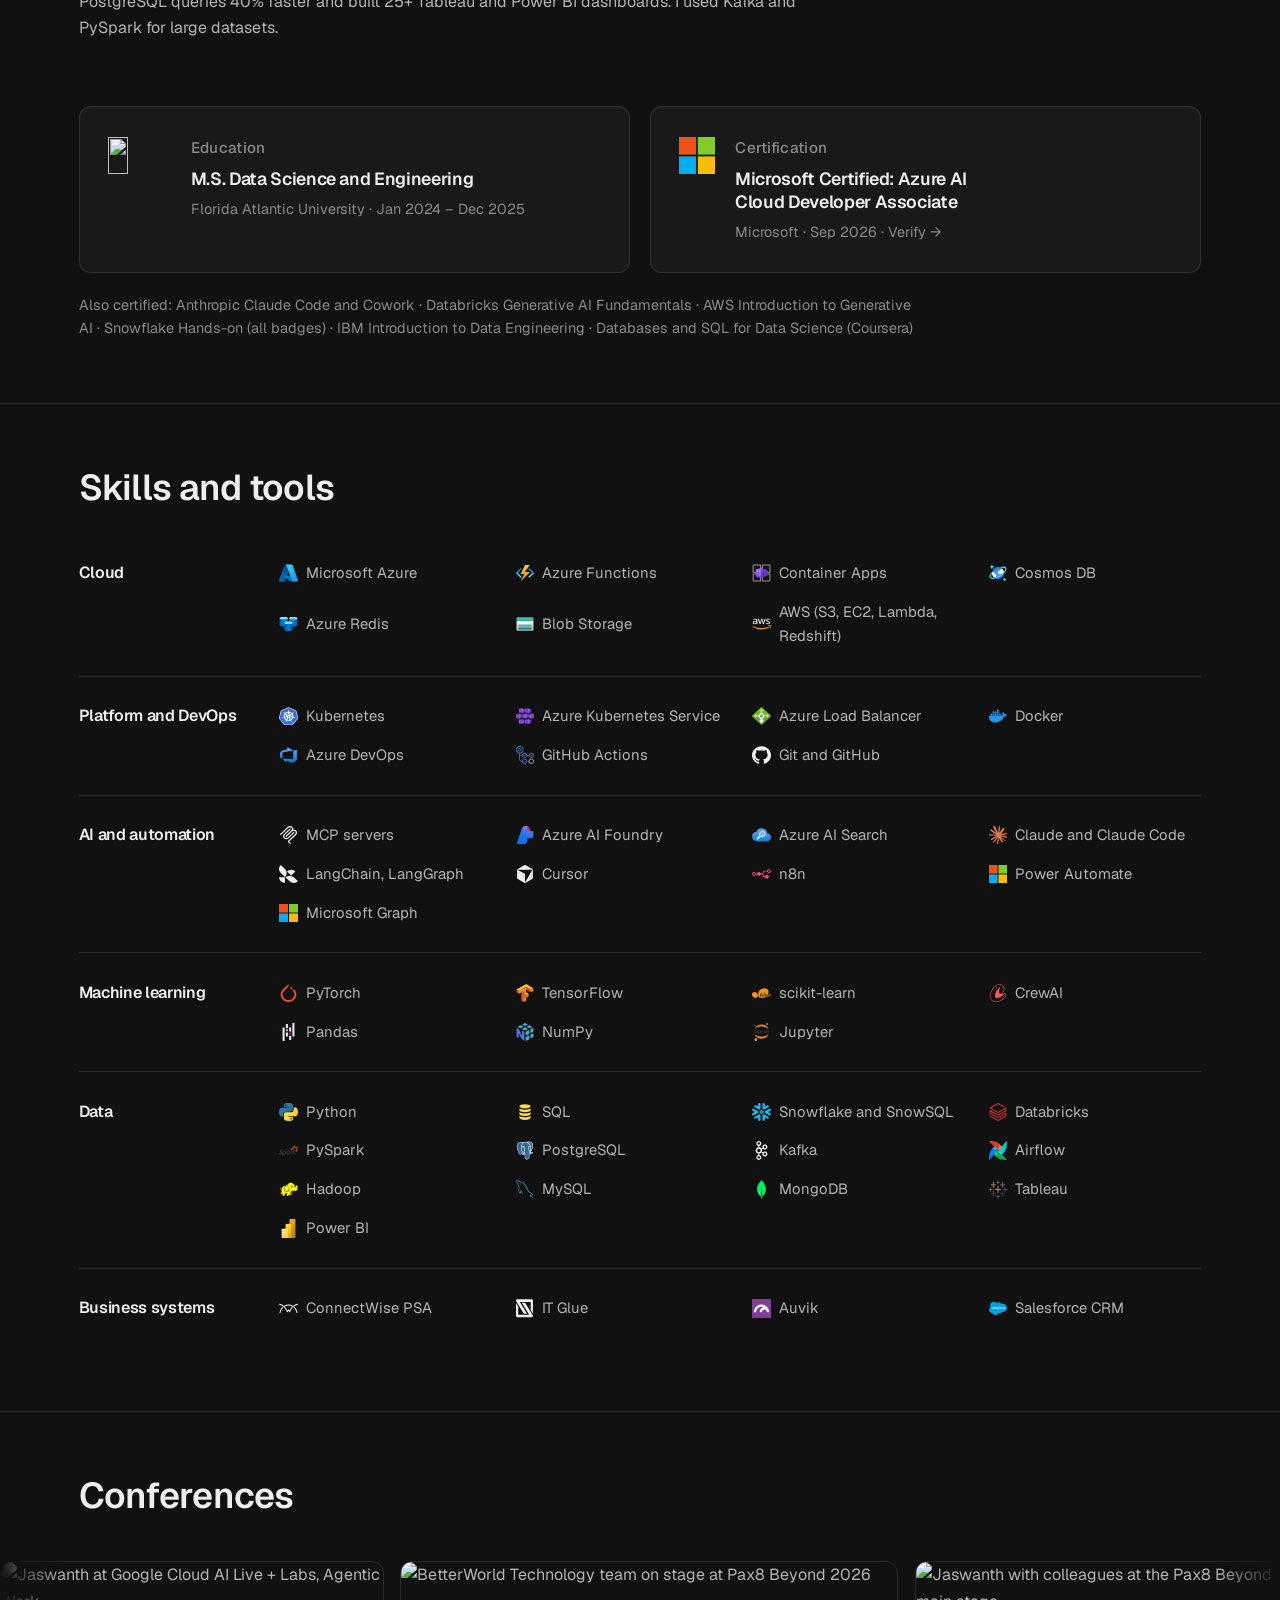
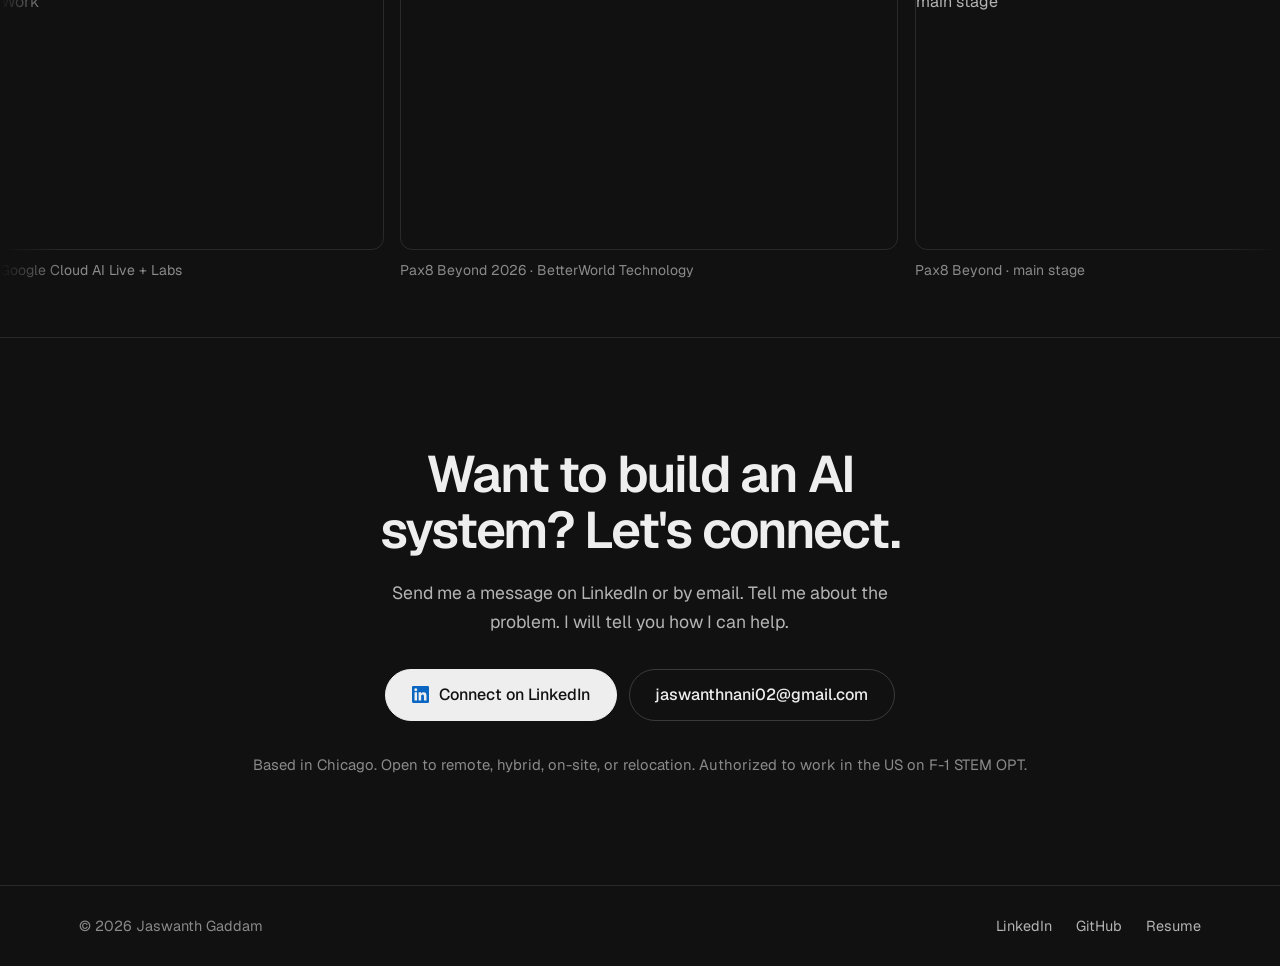
==== commit 01f17425: "Use the owner's updated resume and align the portfolio with it. - Replace Jaswanth-Gaddam-Resume.pdf" ====
--- a/index.html
+++ b/index.html
@@ -4,7 +4,7 @@
 <meta charset="UTF-8">
 <meta name="viewport" content="width=device-width, initial-scale=1">
 <title>Jaswanth Gaddam · Cloud and AI Solutions Engineer</title>
-<meta name="description" content="Jaswanth Gaddam builds Azure automation and AI tools for IT operations teams. Chicago. Open to AI and platform engineering roles.">
+<meta name="description" content="Jaswanth Gaddam, applied AI engineer in Chicago. RAG platform that cut document lookup time by about 70%, MCP servers, and Azure automation for IT operations.">
 <meta name="color-scheme" content="dark">
 <meta name="theme-color" content="#111111">
 <meta property="og:type" content="website">
@@ -57,7 +57,7 @@
       <div class="hero-text">
         <p class="eyebrow">Cloud and AI Solutions Engineer · Chicago</p>
         <h1>I build AI and automation systems that IT teams use every day.</h1>
-        <p class="hero-sub">I am Jaswanth Gaddam. At BetterWorld Technology, my ticket dispatcher assigned 100,000+ support tickets in six months. My onboarding flow sets up a new employee in 10 minutes. Before, it took up to 5 days.</p>
+        <p class="hero-sub">I am Jaswanth Gaddam, an applied AI engineer with a data engineering background. At BetterWorld Technology, an IT services company with 188 client organizations, my RAG platform cut document lookup time by about 70%. My ticket dispatcher assigned 100,000+ tickets in six months.</p>
         <div class="actions">
           <a class="btn btn-primary" href="https://www.linkedin.com/in/gaddamjaswanth/" rel="noopener"><img src="icons/linkedin.svg" alt="" width="18" height="18">Connect on LinkedIn</a>
           <a class="btn" href="Jaswanth-Gaddam-Resume.pdf">Download resume</a>
@@ -70,10 +70,10 @@
 
     <div class="wrap">
       <dl class="stats">
+        <div><dt>Faster document lookup</dt><dd>~70%</dd></div>
+        <div><dt>AI agent first-try success, up from 40%</dt><dd>90%+</dd></div>
         <div><dt>Tickets assigned automatically</dt><dd>100,000+</dd></div>
-        <div><dt>New-hire setup time</dt><dd>10 min</dd></div>
-        <div><dt>AI tools in production</dt><dd>~35</dd></div>
-        <div><dt>Automated tests</dt><dd>~1,200</dd></div>
+        <div><dt>New-hire setup, down from 2–5 days</dt><dd>10 min</dd></div>
       </dl>
     </div>
   </section>
@@ -84,6 +84,22 @@
         <h2 id="work-h">Selected work</h2>
         <p>These systems run in production. Client data stays private. Public repositories show the same patterns.</p>
       </header>
+
+      <article class="project project--stack">
+        <div class="project-text">
+          <p class="project-tag">BetterWorld Technology</p>
+          <h3>BWT Brain: unified knowledge platform (RAG)</h3>
+          <p class="project-result">Cut technician document lookup time by <strong>about 70%</strong>. AI agents now answer correctly on the first try <strong>90%+</strong> of the time, up from about 40%.</p>
+          <p>IT documentation for 188 client organizations was in separate tools. Technicians searched each tool by hand. I built one AI-searchable store for all of it. A Python worker on Azure Container Apps syncs the documents into Azure AI Search. Each search combines keyword match (BM25), vector embeddings, and semantic re-ranking. KEDA autoscaling handles bursts of sync work and keeps idle cost near zero.</p>
+          <ul class="logos">
+            <li><img src="icons/ai-search.svg" alt="">Azure AI Search</li>
+            <li><img src="icons/container-apps.svg" alt="">Container Apps</li>
+            <li><img src="icons/python.svg" alt="">Python</li>
+            <li><img src="icons/mcp.svg" alt="">MCP</li>
+            <li><img src="icons/itglue.svg" alt="">IT Glue</li>
+          </ul>
+        </div>
+      </article>
 
       <article class="project">
         <div class="project-text">
@@ -121,9 +137,9 @@
       <article class="project project--stack">
         <div class="project-text">
           <p class="project-tag">BetterWorld Technology</p>
-          <h3>Client intelligence platform</h3>
+          <h3>Operations data platform and MCP servers</h3>
           <p class="project-result">Account managers ask a question in plain words. They get an answer from real numbers in <strong>seconds</strong>, not in an afternoon.</p>
-          <p>Client data was in four systems: tickets, devices, documents, and surveys. I built 21 scheduled jobs that copy the data into one store. A read-only service gives about 35 tools to a language model (MCP). Each call checks the user's role and the clients that user can see.</p>
+          <p>Client data was in four systems: tickets, devices, documents, and surveys. I built 21 scheduled jobs that copy the data into one store. A read-only service gives about 35 tools to a language model (MCP). Each call checks the user's role and the clients that user can see. I also built three production MCP servers for ConnectWise, IT Glue, and Auvik, with authentication and role-based access.</p>
           <ul class="logos">
             <li><img src="icons/cosmos-db.svg" alt="">Cosmos DB</li>
             <li><img src="icons/mcp.svg" alt="">MCP</li>
@@ -178,7 +194,7 @@
         <article class="card">
           <p class="project-tag">BetterWorld Technology</p>
           <h3>New-hire onboarding</h3>
-          <p>One n8n flow with approval steps. It sets up licenses, accounts, apps, manager, and calendar, then sends the welcome email. Setup time went from 2–5 business days to 5–10 minutes.</p>
+          <p>One n8n flow with approval steps. It sets up licenses, accounts, apps, manager, and calendar, then sends the welcome email. Setup time went from 2–5 business days to 5–10 minutes. I also wrote a 7-phase onboarding plan for TaxValet that removes about 75% of the manual work.</p>
           <ul class="logos logos--small"><li><img src="icons/n8n.svg" alt="">n8n</li><li><img src="icons/microsoft.svg" alt="">Microsoft Graph</li></ul>
         </article>
         <article class="card">
@@ -191,7 +207,7 @@
         <article class="card">
           <p class="project-tag">Nexturn</p>
           <h3>Payment data pipelines</h3>
-          <p>I moved Splunk data with PySpark and compared payments in PostgreSQL. I built Matillion ETL pipelines and wrote down each data flow. I made reports in Tableau and Power BI.</p>
+          <p>I processed 5M+ payment records each day from Splunk with PySpark and reconciled them in PostgreSQL. I built 15+ Matillion ETL pipelines and 25+ Tableau and Power BI dashboards.</p>
           <ul class="logos logos--small"><li><img src="icons/spark.svg" alt="">PySpark</li><li><img src="icons/postgresql.svg" alt="">PostgreSQL</li><li><img src="icons/tableau.svg" alt="">Tableau</li></ul>
         </article>
       </div>
@@ -202,7 +218,7 @@
     <div class="wrap">
       <header class="section-head">
         <h2 id="approach-h">How I build</h2>
-        <p>Three design decisions and three lessons from the client intelligence platform. <a href="https://github.com/Jaswanthnani02/client-intelligence-platform" rel="noopener">Full write-ups on GitHub</a>.</p>
+        <p>Three design decisions and three lessons from the operations data platform. <a href="https://github.com/Jaswanthnani02/client-intelligence-platform" rel="noopener">Full write-ups on GitHub</a>.</p>
       </header>
       <div class="approach">
         <div>
@@ -235,7 +251,7 @@
             <span class="tl-date">Oct 2025 – Present</span>
           </div>
           <p class="tl-org">BetterWorld Technology · Chicago, IL</p>
-          <p>I build the automation and AI tools for an IT managed services company: ticket dispatch, MCP tool servers, data platforms, dashboards, and onboarding flows on Azure.</p>
+          <p>I build AI and automation systems for an IT managed services company with 188 client organizations: a RAG knowledge platform, MCP servers, ticket dispatch, an operations data platform, and onboarding flows on Azure. I also wrote the AI strategy brief for leadership and evaluated AI vendors. Now I am building an agentic IT operations platform with n8n, Claude, and MCP for first-level ticket triage.</p>
         </li>
         <li>
           <div class="tl-head">
@@ -243,7 +259,7 @@
             <span class="tl-date">Jun 2022 – Dec 2023</span>
           </div>
           <p class="tl-org">Nexturn · India</p>
-          <p>I built and operated data pipelines with PySpark, Matillion, and SQL. I maintained PostgreSQL databases for payment reconciliation and made reports in Tableau and Power BI.</p>
+          <p>I built 15+ ETL pipelines with Matillion, Python, and SQL that process 10 GB+ of data each day. I made PostgreSQL queries 40% faster and built 25+ Tableau and Power BI dashboards. I used Kafka and PySpark for large datasets.</p>
         </li>
       </ol>
 
@@ -253,7 +269,7 @@
           <div>
             <p class="project-tag">Education</p>
             <h3>M.S. Data Science and Engineering</h3>
-            <p>Florida Atlantic University · Jan 2024 – May 2025</p>
+            <p>Florida Atlantic University · Jan 2024 – Dec 2025</p>
           </div>
         </article>
         <a class="card cred cred-link" href="https://learn.microsoft.com/en-us/users/jaswanthgaddam/credentials/af3c690144b4ee0d" rel="noopener">
@@ -265,6 +281,7 @@
           </div>
         </a>
       </div>
+      <p class="other-certs">Also certified: Anthropic Claude Code and Cowork · Databricks Generative AI Fundamentals · AWS Introduction to Generative AI · Snowflake Hands-on (all badges) · IBM Introduction to Data Engineering · Databases and SQL for Data Science (Coursera)</p>
     </div>
   </section>
 
@@ -281,7 +298,7 @@
             <li><img src="icons/cosmos-db.svg" alt="">Cosmos DB</li>
             <li><img src="icons/redis.svg" alt="">Azure Redis</li>
             <li><img src="icons/blob-storage.svg" alt="">Blob Storage</li>
-            <li><img src="icons/aws.svg" alt="">AWS</li>
+            <li><img src="icons/aws.svg" alt="">AWS (S3, EC2, Lambda, Redshift)</li>
           </ul>
         </div>
         <div class="skill-row">
@@ -311,6 +328,18 @@
           </ul>
         </div>
         <div class="skill-row">
+          <h3>Machine learning</h3>
+          <ul class="logos">
+            <li><img src="icons/pytorch.svg" alt="">PyTorch</li>
+            <li><img src="icons/tensorflow.svg" alt="">TensorFlow</li>
+            <li><img src="icons/scikit-learn.svg" alt="">scikit-learn</li>
+            <li><img src="icons/crewai.svg" alt="">CrewAI</li>
+            <li><img src="icons/pandas.svg" alt="">Pandas</li>
+            <li><img src="icons/numpy.svg" alt="">NumPy</li>
+            <li><img src="icons/jupyter.svg" alt="">Jupyter</li>
+          </ul>
+        </div>
+        <div class="skill-row">
           <h3>Data</h3>
           <ul class="logos">
             <li><img src="icons/python.svg" alt="">Python</li>
@@ -320,6 +349,10 @@
             <li><img src="icons/spark.svg" alt="">PySpark</li>
             <li><img src="icons/postgresql.svg" alt="">PostgreSQL</li>
             <li><img src="icons/kafka.svg" alt="">Kafka</li>
+            <li><img src="icons/airflow.svg" alt="">Airflow</li>
+            <li><img src="icons/hadoop.svg" alt="">Hadoop</li>
+            <li><img src="icons/mysql.svg" alt="">MySQL</li>
+            <li><img src="icons/mongodb.svg" alt="">MongoDB</li>
             <li><img src="icons/tableau.svg" alt="">Tableau</li>
             <li><img src="icons/power-bi.svg" alt="">Power BI</li>
           </ul>
--- a/styles.css
+++ b/styles.css
@@ -224,6 +224,7 @@
 .timeline p:last-child { max-width: 46rem; }
 
 .creds { margin-top: clamp(1.5rem, 4vh, 2.5rem); }
+.other-certs { margin-top: 1.25rem; font-size: 0.9rem; color: var(--fg-3); max-width: 52rem; }
 .cred { display: flex; gap: 1.25rem; align-items: flex-start; text-decoration: none; color: inherit; }
 .cred img { flex: none; width: auto; height: 2.25rem; margin-top: 0.15rem; }
 .cred h3 { font-size: 1.1rem; margin-bottom: 0.35rem; }
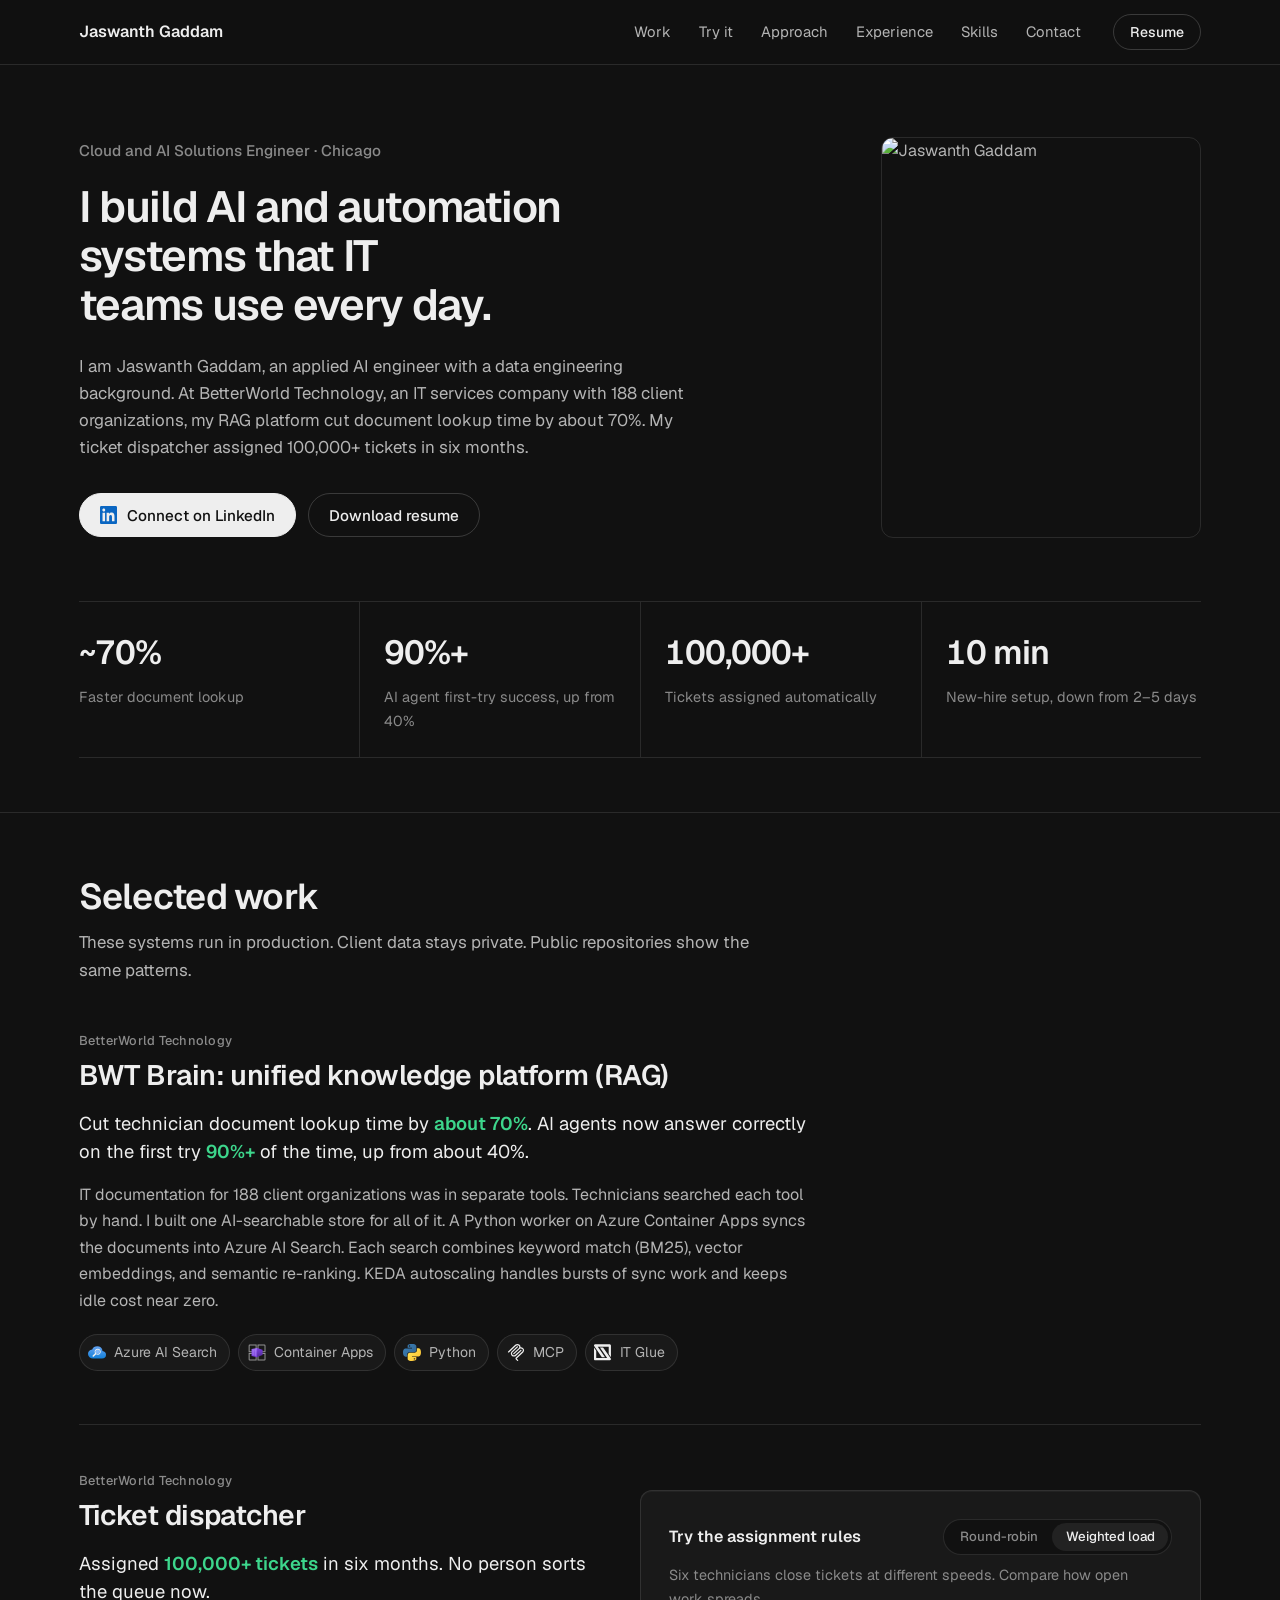
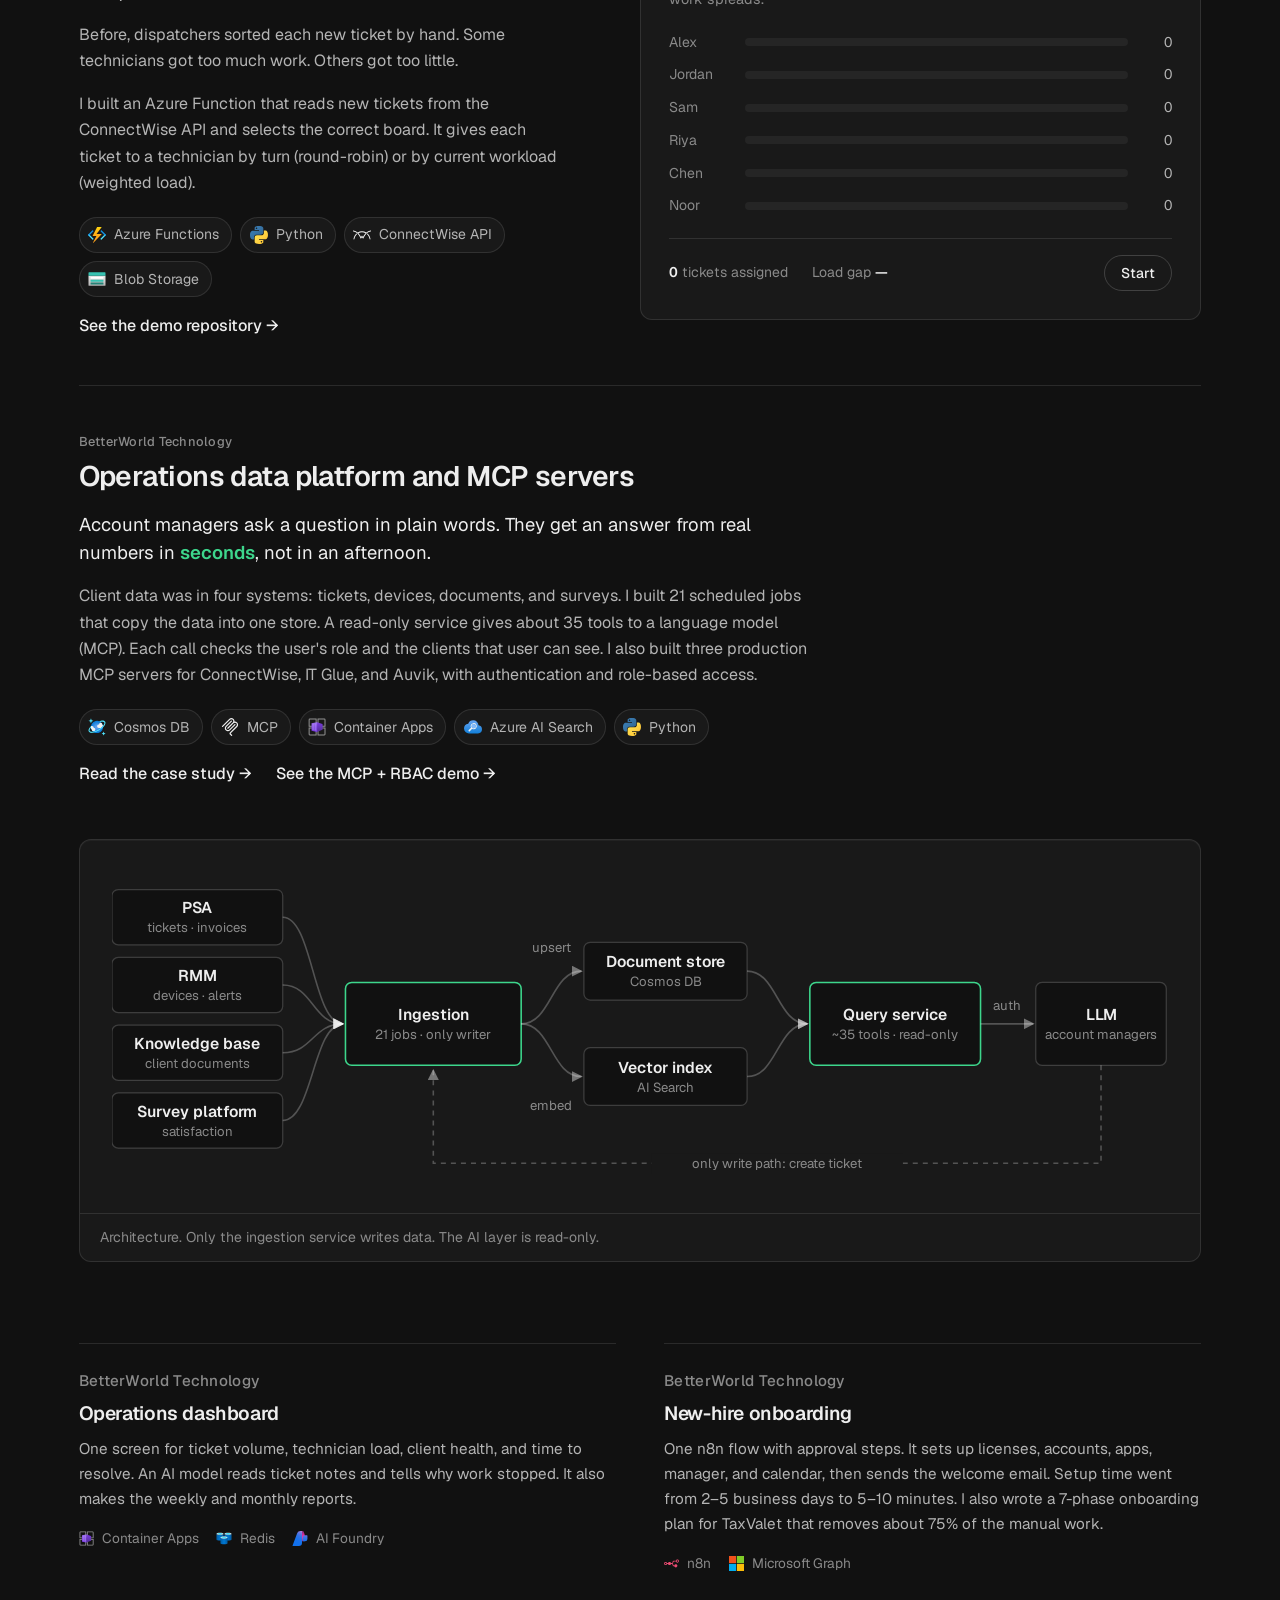
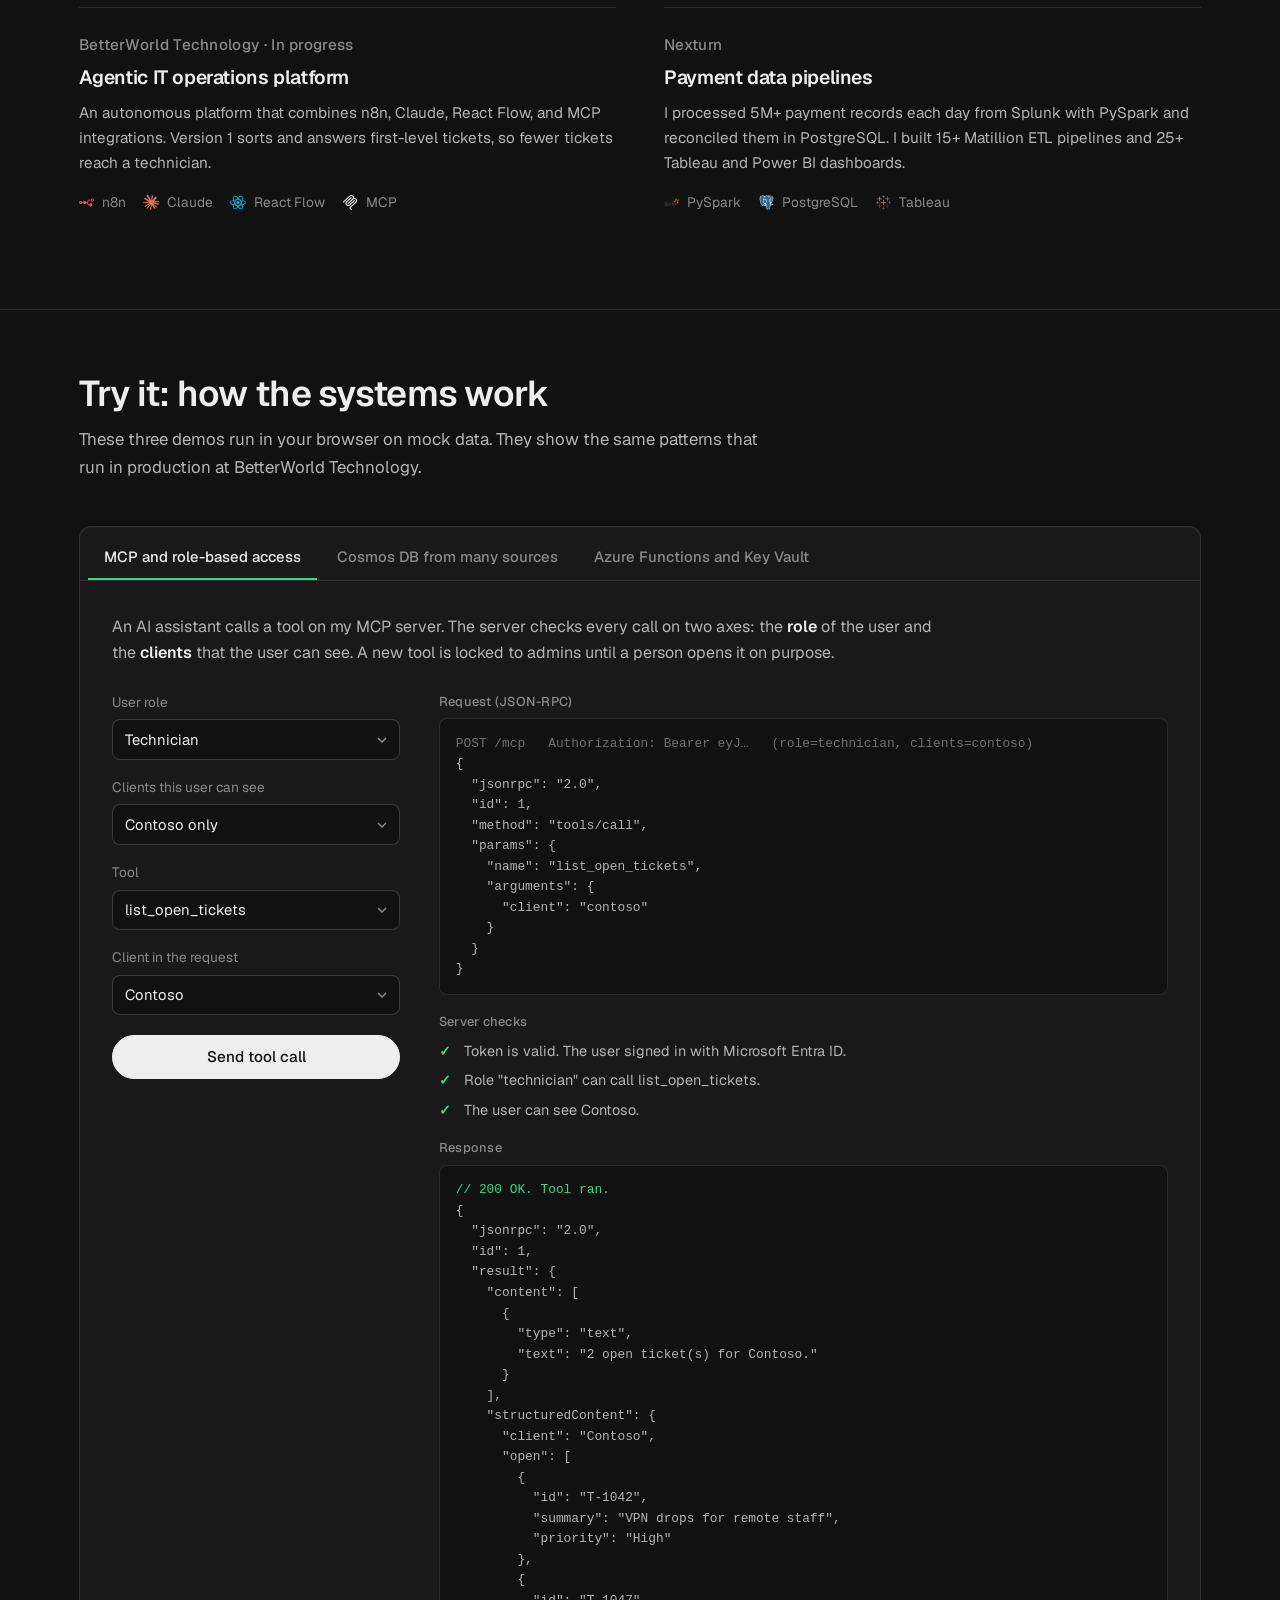
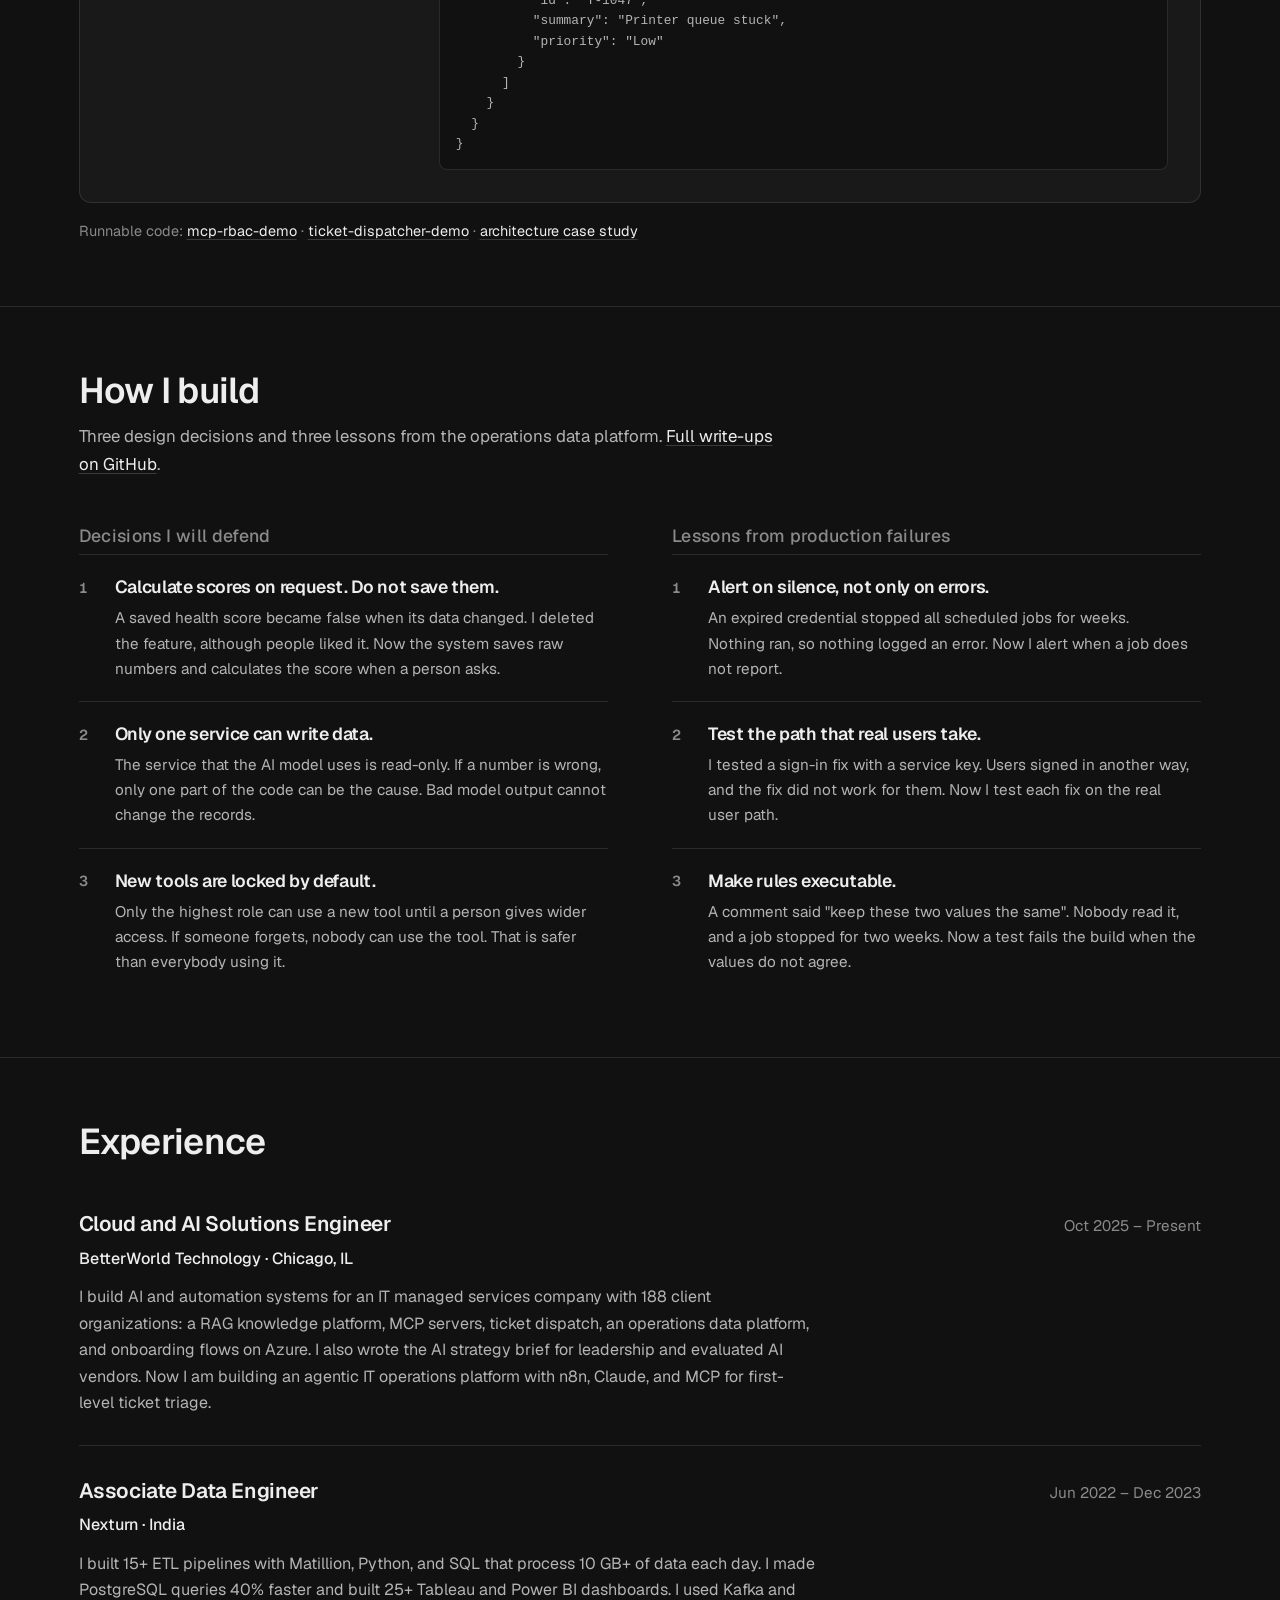
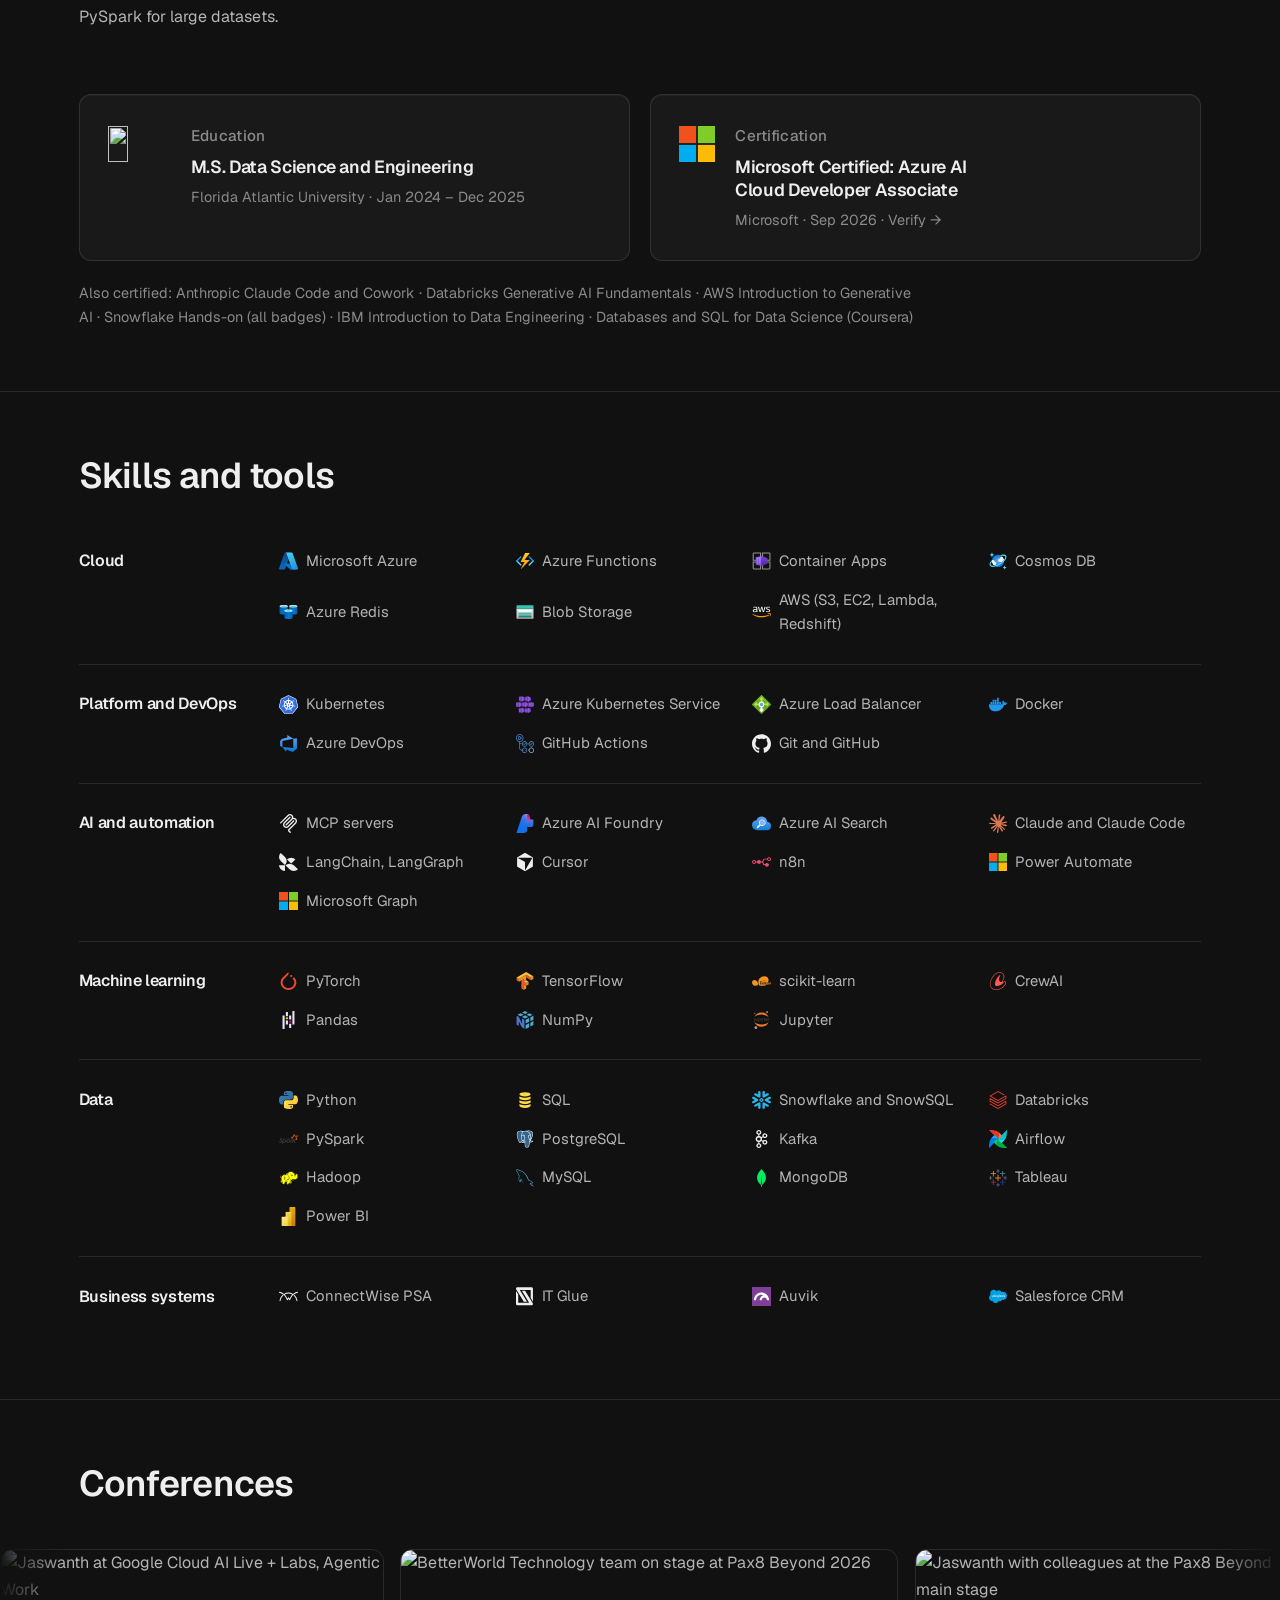
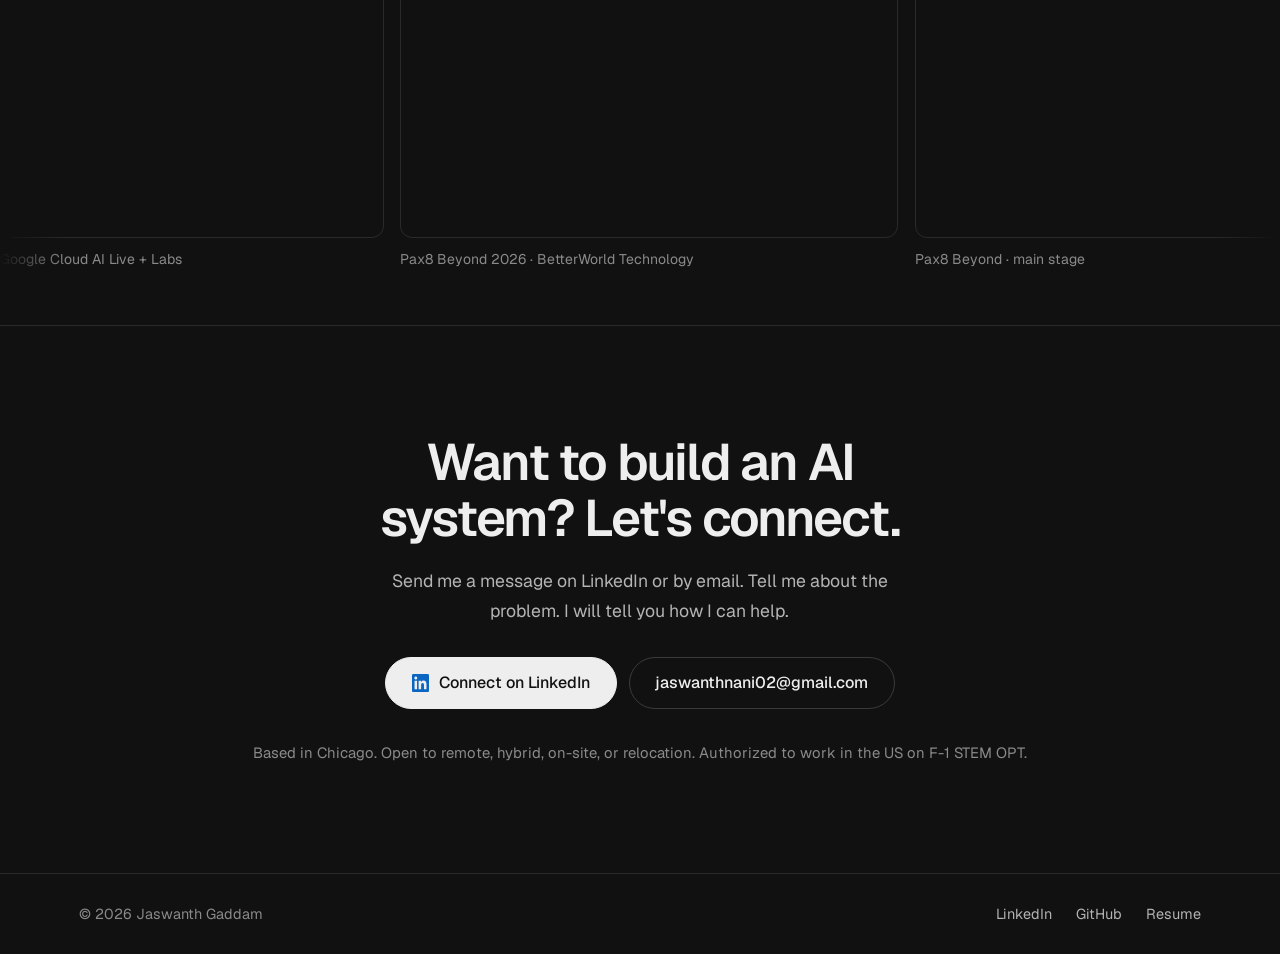
==== commit 5c472731: "Add "Try it" demos: MCP with RBAC, Cosmos DB ingestion, Functions + Key Vault. - MCP playground: pic" ====
--- a/index.html
+++ b/index.html
@@ -41,6 +41,7 @@
     <a class="nav-name" href="#top">Jaswanth Gaddam</a>
     <nav class="nav-links" aria-label="Sections">
       <a href="#work">Work</a>
+      <a href="#lab">Try it</a>
       <a href="#approach">Approach</a>
       <a href="#experience">Experience</a>
       <a href="#skills">Skills</a>
@@ -198,11 +199,10 @@
           <ul class="logos logos--small"><li><img src="icons/n8n.svg" alt="">n8n</li><li><img src="icons/microsoft.svg" alt="">Microsoft Graph</li></ul>
         </article>
         <article class="card">
-          <p class="project-tag">Open source</p>
-          <h3>doc-link-check</h3>
-          <p>I moved 50 documents and about 30 links broke with no error. This tool finds broken links in Markdown files. It runs in CI and has 38 tests.</p>
-          <ul class="logos logos--small"><li><img src="icons/python.svg" alt="">Python</li><li><img src="icons/github-actions.svg" alt="">GitHub Actions</li></ul>
-          <a class="link" href="https://github.com/Jaswanthnani02/doc-link-check" rel="noopener">View on GitHub →</a>
+          <p class="project-tag">BetterWorld Technology · In progress</p>
+          <h3>Agentic IT operations platform</h3>
+          <p>An autonomous platform that combines n8n, Claude, React Flow, and MCP integrations. Version 1 sorts and answers first-level tickets, so fewer tickets reach a technician.</p>
+          <ul class="logos logos--small"><li><img src="icons/n8n.svg" alt="">n8n</li><li><img src="icons/claude.svg" alt="">Claude</li><li><img src="icons/react.svg" alt="">React Flow</li><li><img src="icons/mcp.svg" alt="">MCP</li></ul>
         </article>
         <article class="card">
           <p class="project-tag">Nexturn</p>
@@ -211,6 +211,123 @@
           <ul class="logos logos--small"><li><img src="icons/spark.svg" alt="">PySpark</li><li><img src="icons/postgresql.svg" alt="">PostgreSQL</li><li><img src="icons/tableau.svg" alt="">Tableau</li></ul>
         </article>
       </div>
+    </div>
+  </section>
+
+  <section class="section" id="lab" aria-labelledby="lab-h">
+    <div class="wrap">
+      <header class="section-head">
+        <h2 id="lab-h">Try it: how the systems work</h2>
+        <p>These three demos run in your browser on mock data. They show the same patterns that run in production at BetterWorld Technology.</p>
+      </header>
+
+      <div class="lab panel">
+        <div class="lab-tabs" role="tablist" aria-label="Demos">
+          <button type="button" role="tab" id="tab-mcp" aria-controls="pane-mcp" aria-selected="true">MCP and role-based access</button>
+          <button type="button" role="tab" id="tab-cosmos" aria-controls="pane-cosmos" aria-selected="false" tabindex="-1">Cosmos DB from many sources</button>
+          <button type="button" role="tab" id="tab-kv" aria-controls="pane-kv" aria-selected="false" tabindex="-1">Azure Functions and Key Vault</button>
+        </div>
+
+        <!-- MCP + RBAC -->
+        <div class="lab-pane" role="tabpanel" id="pane-mcp" aria-labelledby="tab-mcp">
+          <p class="lab-intro">An AI assistant calls a tool on my MCP server. The server checks every call on two axes: the <b>role</b> of the user and the <b>clients</b> that the user can see. A new tool is locked to admins until a person opens it on purpose.</p>
+          <div class="lab-grid">
+            <form class="lab-form" id="mcpForm">
+              <label>User role
+                <select id="mcpRole">
+                  <option value="viewer">Viewer (account manager)</option>
+                  <option value="technician" selected>Technician</option>
+                  <option value="admin">Admin</option>
+                </select>
+              </label>
+              <label>Clients this user can see
+                <select id="mcpScope">
+                  <option value="contoso" selected>Contoso only</option>
+                  <option value="fabrikam">Fabrikam only</option>
+                  <option value="both">Contoso and Fabrikam</option>
+                </select>
+              </label>
+              <label>Tool
+                <select id="mcpTool">
+                  <option value="list_open_tickets" selected>list_open_tickets</option>
+                  <option value="get_device_health">get_device_health</option>
+                  <option value="create_ticket">create_ticket</option>
+                  <option value="export_all_clients">export_all_clients (new tool)</option>
+                </select>
+              </label>
+              <label>Client in the request
+                <select id="mcpClient">
+                  <option value="contoso" selected>Contoso</option>
+                  <option value="fabrikam">Fabrikam</option>
+                </select>
+              </label>
+              <button type="submit" class="btn btn-primary">Send tool call</button>
+            </form>
+            <div class="lab-out">
+              <p class="lab-label">Request (JSON-RPC)</p>
+              <pre class="code" id="mcpReq"></pre>
+              <p class="lab-label">Server checks</p>
+              <ol class="checks" id="mcpChecks"><li class="muted-li">Send a tool call to see the checks.</li></ol>
+              <p class="lab-label">Response</p>
+              <pre class="code" id="mcpRes"></pre>
+            </div>
+          </div>
+        </div>
+
+        <!-- Cosmos DB ingestion -->
+        <div class="lab-pane" role="tabpanel" id="pane-cosmos" aria-labelledby="tab-cosmos" hidden>
+          <p class="lab-intro">Scheduled jobs copy four source systems into one Cosmos DB container, partitioned by client. Each source keeps a watermark. The watermark stays a little behind on purpose, so runs overlap and no late update is lost. Upserts are idempotent, so the overlap never makes duplicates.</p>
+          <div class="lab-actions">
+            <button type="button" class="btn btn-primary" id="cosRun">Run sync</button>
+            <button type="button" class="btn" id="cosEdit">Change a ticket in the PSA</button>
+            <button type="button" class="btn" id="cosReset">Reset</button>
+          </div>
+          <div class="table-scroll">
+            <table class="lab-table">
+              <thead><tr><th scope="col">Source</th><th scope="col">Watermark</th><th scope="col">Read</th><th scope="col">Created</th><th scope="col">Updated</th></tr></thead>
+              <tbody id="cosRows"></tbody>
+            </table>
+          </div>
+          <p class="lab-status" id="cosStatus">Container <code>clients</code>, partition key <code>/clientId</code>. Documents: <b id="cosCount">0</b>.</p>
+          <p class="lab-label">Last document written</p>
+          <pre class="code" id="cosDoc">{}</pre>
+        </div>
+
+        <!-- Functions + Key Vault -->
+        <div class="lab-pane" role="tabpanel" id="pane-kv" aria-labelledby="tab-kv" hidden>
+          <p class="lab-intro">The dispatcher is a timer-triggered Azure Function. It does not keep the ConnectWise API key in code or in settings. It gets the key from Azure Key Vault with its managed identity.</p>
+          <div class="lab-grid lab-grid--code">
+<pre class="code code--lg"><span class="c"># function_app.py  (Azure Functions, Python v2 model)</span>
+<span class="k">import</span> os
+<span class="k">import</span> azure.functions <span class="k">as</span> func
+<span class="k">from</span> azure.identity <span class="k">import</span> DefaultAzureCredential
+<span class="k">from</span> azure.keyvault.secrets <span class="k">import</span> SecretClient
+
+app = func.FunctionApp()
+
+<span class="c"># In Azure this uses the Function App's managed identity.</span>
+<span class="c"># On a laptop it uses your Azure CLI sign-in. No secret in code.</span>
+credential = DefaultAzureCredential()
+vault = SecretClient(os.environ[<span class="s">"KEY_VAULT_URL"</span>], credential)
+
+@app.timer_trigger(schedule=<span class="s">"0 */2 * * * *"</span>, arg_name=<span class="s">"timer"</span>)
+<span class="k">def</span> <span class="f">dispatch</span>(timer: func.TimerRequest) -&gt; <span class="k">None</span>:
+    api_key = vault.get_secret(<span class="s">"connectwise-api-key"</span>).value
+    tickets = fetch_new_tickets(api_key)
+    <span class="k">for</span> ticket <span class="k">in</span> tickets:
+        board = select_board(ticket)
+        tech = pick_technician(board, rule=<span class="s">"weighted_load"</span>)
+        assign(ticket, tech, api_key)</pre>
+            <ol class="steps">
+              <li><b>Turn on a managed identity</b> for the Function App. Azure gives the app its own identity in Microsoft Entra ID.</li>
+              <li><b>Give it one role:</b> "Key Vault Secrets User" on that vault only. It can read secrets. It cannot change them.</li>
+              <li><b>Store only the vault URL</b> in app settings. Or use a Key Vault reference: <code>@Microsoft.KeyVault(SecretUri=…)</code>.</li>
+              <li><b>Rotate the key in Key Vault.</b> The function reads the new value. No code change and no new deployment.</li>
+            </ol>
+          </div>
+        </div>
+      </div>
+      <p class="lab-foot">Runnable code: <a href="https://github.com/Jaswanthnani02/mcp-rbac-demo" rel="noopener">mcp-rbac-demo</a> · <a href="https://github.com/Jaswanthnani02/ticket-dispatcher-demo" rel="noopener">ticket-dispatcher-demo</a> · <a href="https://github.com/Jaswanthnani02/client-intelligence-platform" rel="noopener">architecture case study</a></p>
     </div>
   </section>
 
--- a/styles.css
+++ b/styles.css
@@ -204,6 +204,67 @@
 .more { gap: 0 3rem; }
 .more .card { background: none; border: 0; border-top: 1px solid var(--line); border-radius: 0; box-shadow: none; padding: 1.5rem 0; }
 
+/* ---------- Try it (demos) ---------- */
+.lab { overflow: hidden; }
+.lab-tabs { display: flex; gap: 0.25rem; padding: 0.5rem 0.5rem 0; border-bottom: 1px solid var(--line); overflow-x: auto; }
+.lab-tabs [role="tab"] {
+  flex: none; padding: 0.75rem 1rem; font: 500 0.925rem var(--sans); color: var(--fg-3);
+  background: none; border: 0; border-bottom: 2px solid transparent; cursor: pointer; white-space: nowrap;
+}
+.lab-tabs [role="tab"]:hover { color: var(--fg); }
+.lab-tabs [role="tab"][aria-selected="true"] { color: var(--fg); border-bottom-color: var(--accent); }
+.lab-pane { padding: clamp(1.25rem, 3vw, 2rem); }
+.lab-intro { max-width: 52rem; margin-bottom: 1.5rem; }
+.lab-intro b { color: var(--fg); font-weight: 600; }
+.lab-grid { display: grid; grid-template-columns: minmax(0, 18rem) minmax(0, 1fr); gap: clamp(1.25rem, 3vw, 2.5rem); align-items: start; }
+.lab-grid--code { grid-template-columns: minmax(0, 1.4fr) minmax(0, 1fr); }
+.lab-form { display: grid; gap: 1rem; }
+.lab-form label { display: grid; gap: 0.4rem; font-size: 0.85rem; color: var(--fg-3); }
+.lab-form select {
+  width: 100%; min-height: 2.5rem; padding: 0 2rem 0 0.75rem;
+  font: 0.925rem var(--sans); color: var(--fg); background: var(--bg) url("data:image/svg+xml,%3Csvg xmlns='http://www.w3.org/2000/svg' width='10' height='6'%3E%3Cpath d='M1 1l4 4 4-4' fill='none' stroke='%238a8a8a' stroke-width='1.5'/%3E%3C/svg%3E") no-repeat right 0.75rem center;
+  border: 1px solid var(--line-2); border-radius: 0.5rem; appearance: none; cursor: pointer;
+}
+.lab-form select:focus-visible { outline: 2px solid var(--accent); outline-offset: 2px; }
+.lab-form .btn { margin-top: 0.25rem; }
+.lab-label { margin: 1rem 0 0.4rem; font-size: 0.8rem; font-weight: 500; letter-spacing: 0.02em; color: var(--fg-3); }
+.lab-out .lab-label:first-child { margin-top: 0; }
+.code {
+  margin: 0; padding: 0.9rem 1rem; overflow-x: auto;
+  font: 0.8rem/1.6 ui-monospace, SFMono-Regular, Menlo, Consolas, monospace; color: var(--fg-2);
+  background: var(--bg); border: 1px solid var(--line); border-radius: 0.5rem; white-space: pre;
+}
+.code--lg { font-size: 0.8rem; }
+.code .c { color: #6f6f6f; }
+.code .k { color: #c792ea; }
+.code .s { color: #a6e3a1; }
+.code .f { color: #82aaff; }
+.code .ok { color: var(--accent); }
+.code .err { color: #ff8a80; }
+.checks { list-style: none; margin: 0; padding: 0; display: grid; gap: 0.35rem; font-size: 0.9rem; }
+.checks li { display: flex; gap: 0.6rem; align-items: baseline; }
+.checks li::before { content: "✓"; color: var(--accent); font-weight: 700; flex: none; width: 1rem; }
+.checks li.fail::before { content: "✕"; color: #ff8a80; }
+.checks li.skip { color: var(--fg-3); }
+.checks li.skip::before { content: "–"; color: var(--fg-3); }
+.checks li.muted-li { color: var(--fg-3); }
+.checks li.muted-li::before { content: ""; width: 0; }
+.lab-actions { display: flex; flex-wrap: wrap; gap: 0.6rem; margin-bottom: 1.25rem; }
+.lab-actions .btn { min-height: 2.5rem; font-size: 0.9rem; }
+.table-scroll { overflow-x: auto; border: 1px solid var(--line); border-radius: 0.5rem; }
+.lab-table { width: 100%; border-collapse: collapse; font-size: 0.9rem; font-variant-numeric: tabular-nums; }
+.lab-table th { text-align: left; padding: 0.6rem 1rem; font-size: 0.8rem; font-weight: 500; color: var(--fg-3); background: var(--bg); border-bottom: 1px solid var(--line); white-space: nowrap; }
+.lab-table td { padding: 0.6rem 1rem; border-top: 1px solid var(--line); white-space: nowrap; }
+.lab-table tbody tr:first-child td { border-top: 0; }
+.lab-table td:first-child { color: var(--fg); font-weight: 500; }
+.lab-table .hit { color: var(--accent); font-weight: 600; }
+.lab-status { margin: 1rem 0 0; font-size: 0.9rem; }
+.lab-status b { color: var(--fg); }
+.lab code, .steps code { font: 0.85em ui-monospace, SFMono-Regular, Menlo, monospace; color: var(--fg); background: var(--bg); padding: 0.1em 0.35em; border-radius: 4px; border: 1px solid var(--line); }
+.steps { margin: 0; padding-left: 1.25rem; display: grid; gap: 0.9rem; font-size: 0.95rem; }
+.steps b { color: var(--fg); font-weight: 600; }
+.lab-foot { margin-top: 1rem; font-size: 0.9rem; color: var(--fg-3); }
+
 /* ---------- How I build ---------- */
 .approach { display: grid; grid-template-columns: 1fr 1fr; gap: clamp(2rem, 5vw, 4rem); }
 .col-h { font-size: 0.85rem; font-weight: 500; letter-spacing: 0.02em; color: var(--fg-3); margin-bottom: 0.5rem; }
@@ -305,6 +366,7 @@
 /* ---------- Tablets ---------- */
 @media (max-width: 960px) {
   .project { grid-template-columns: minmax(0, 1fr); }
+  .lab-grid--code { grid-template-columns: minmax(0, 1fr); }
   .stats { grid-template-columns: repeat(2, minmax(0, 1fr)); }
   .stats > div:nth-child(3) { padding-left: 0; border-left: 0; }
   .stats > div:nth-child(n+3) { border-top: 1px solid var(--line); }
@@ -318,7 +380,8 @@
   .hero-inner { grid-template-columns: minmax(0, 1fr); }
   .hero-photo { order: -1; justify-self: start; max-width: 9rem; }
   .hero-photo img { border-radius: 1rem; }
-  .cards, .grid-2, .approach { grid-template-columns: minmax(0, 1fr); }
+  .cards, .grid-2, .approach, .lab-grid, .lab-grid--code { grid-template-columns: minmax(0, 1fr); }
+  .lab-actions .btn { flex: 1 1 100%; }
   .skill-row { grid-template-columns: minmax(0, 1fr); gap: 0.5rem; }
   .skills .logos { grid-template-columns: repeat(2, minmax(0, 1fr)); gap: 0 1rem; }
   .skills .logos li { font-size: 0.875rem; }
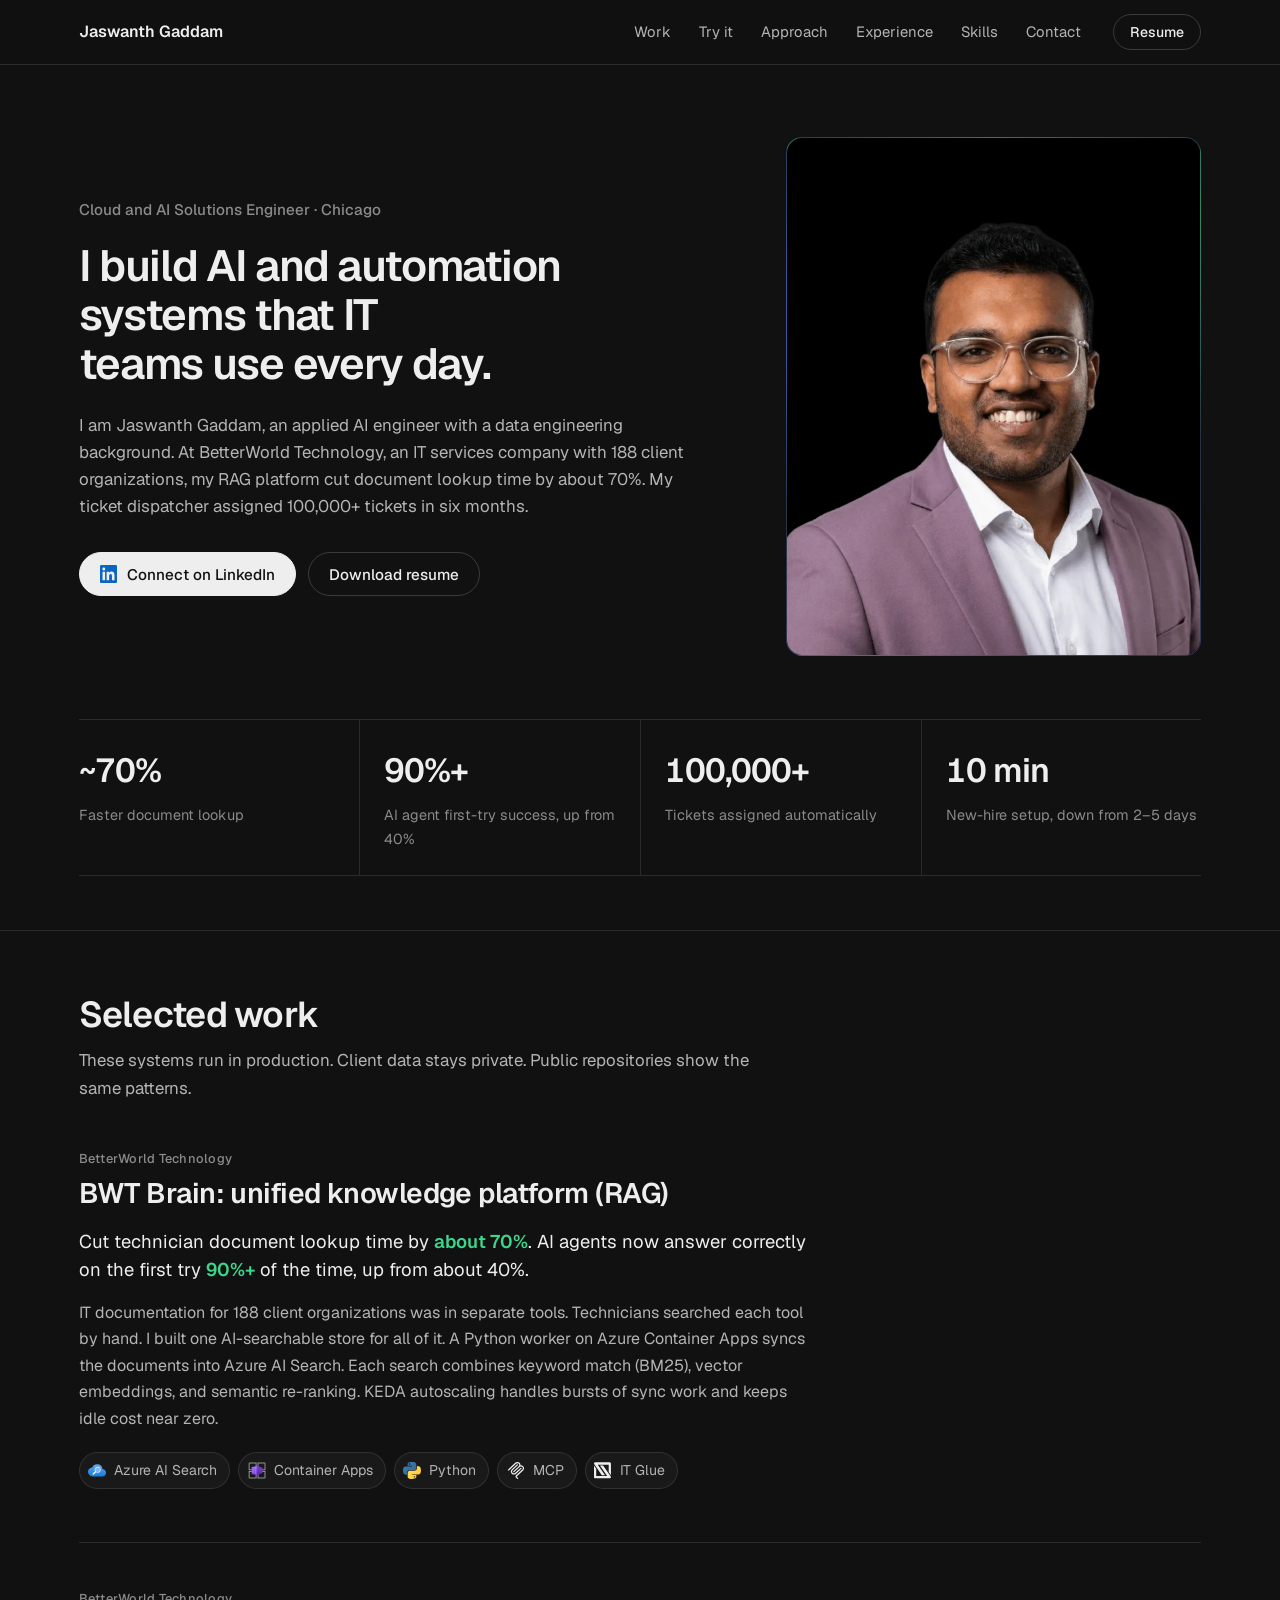
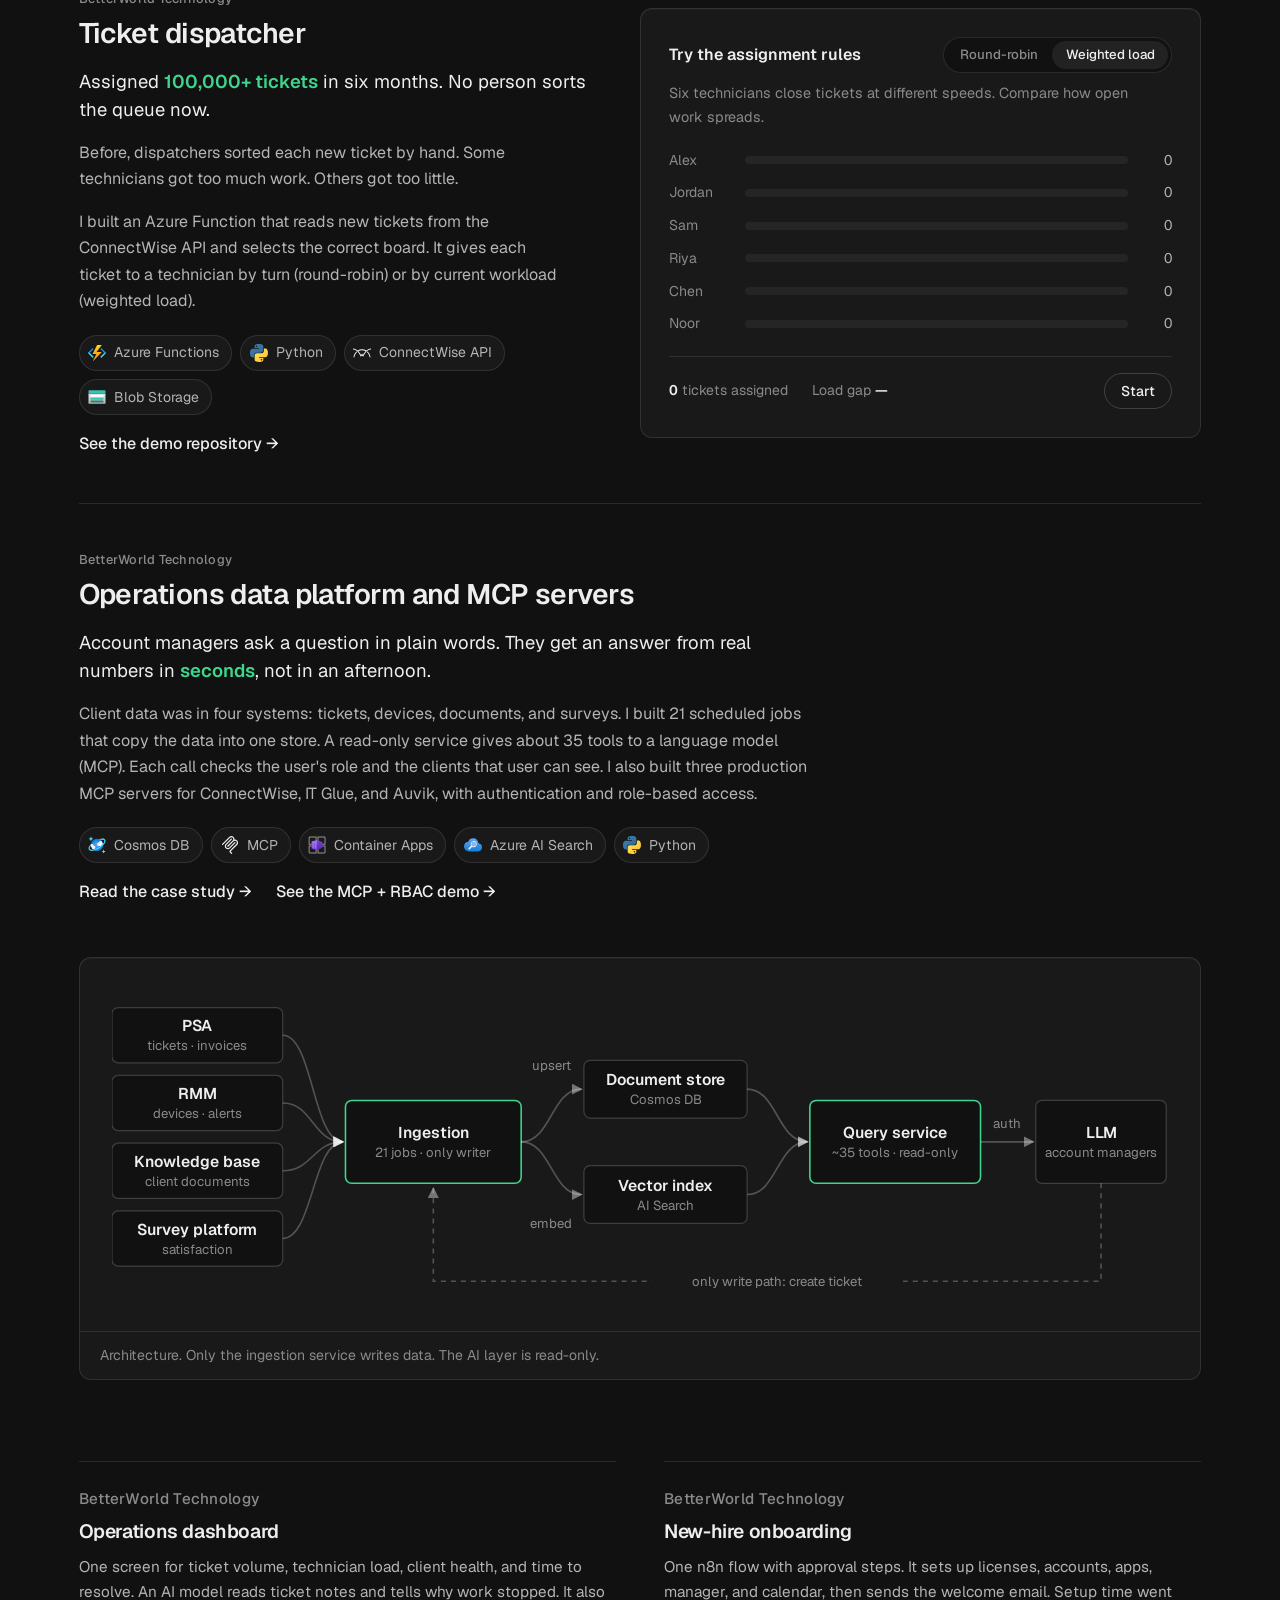
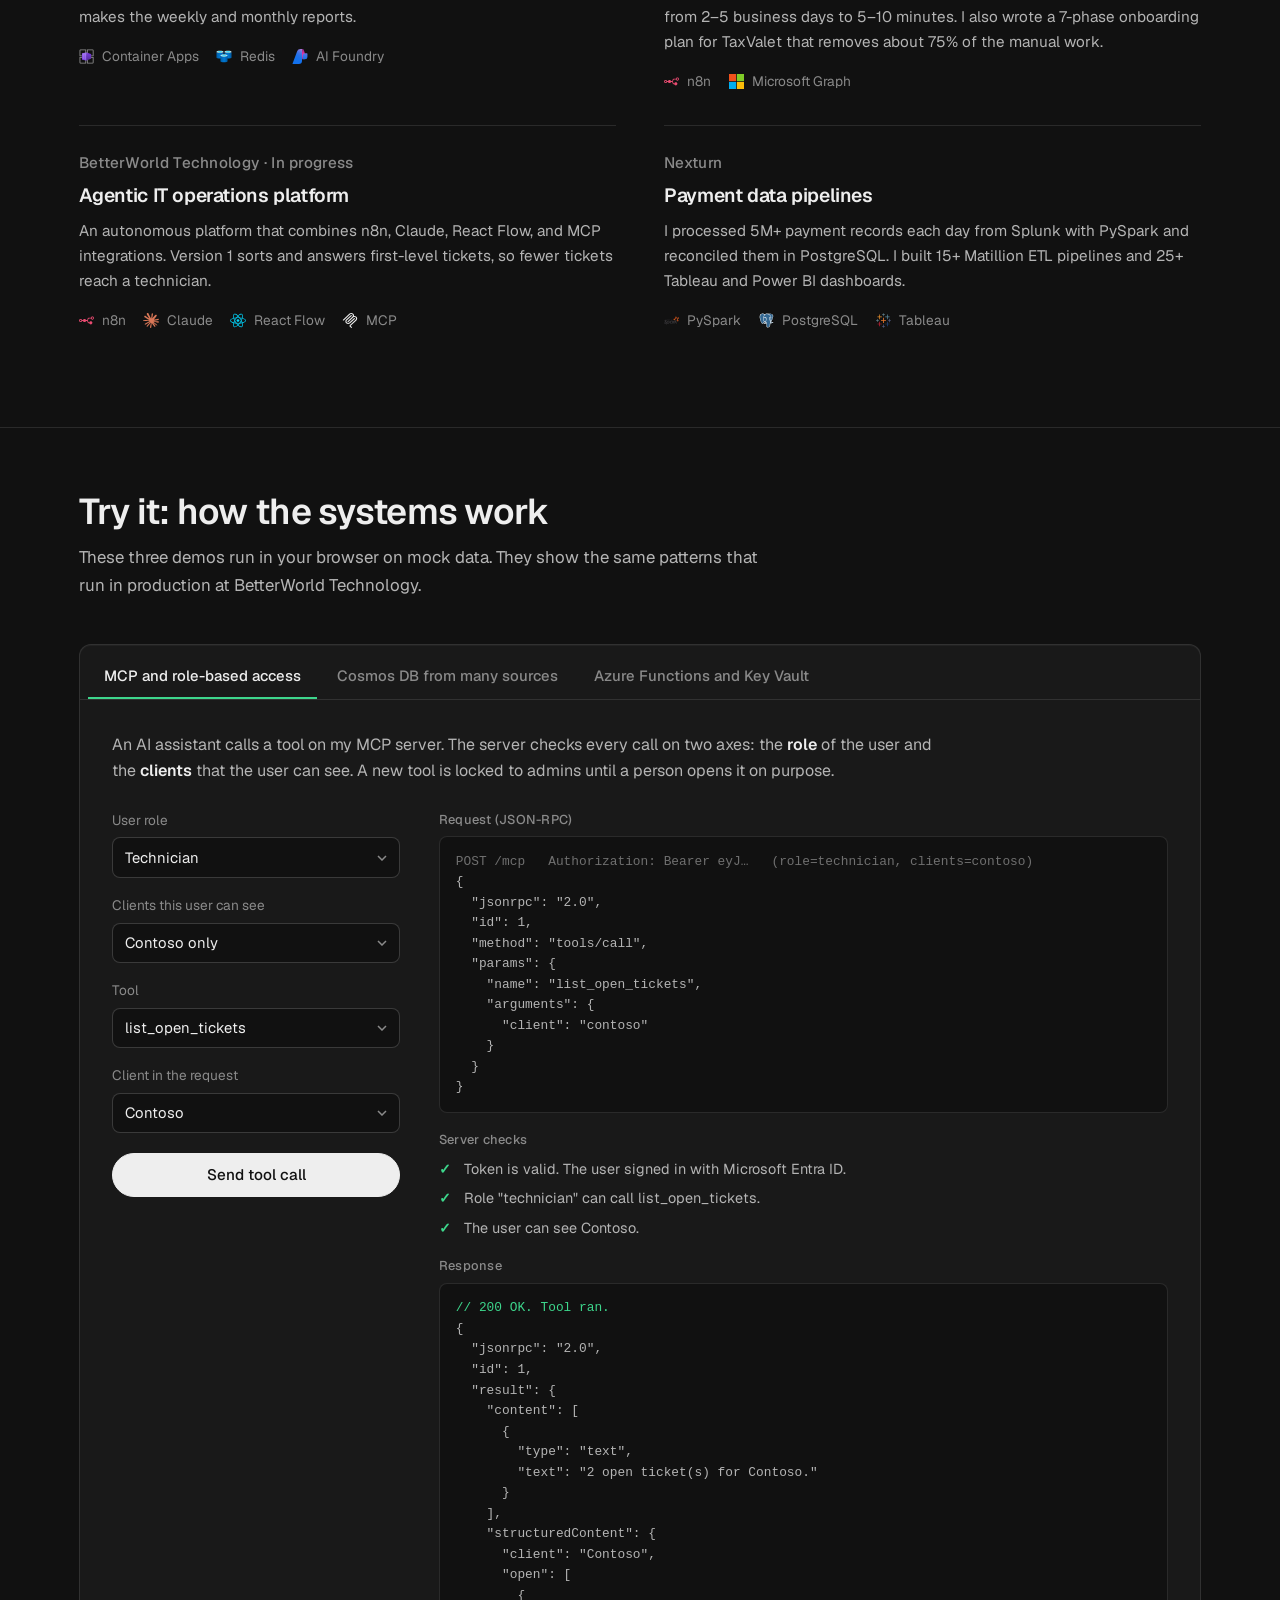
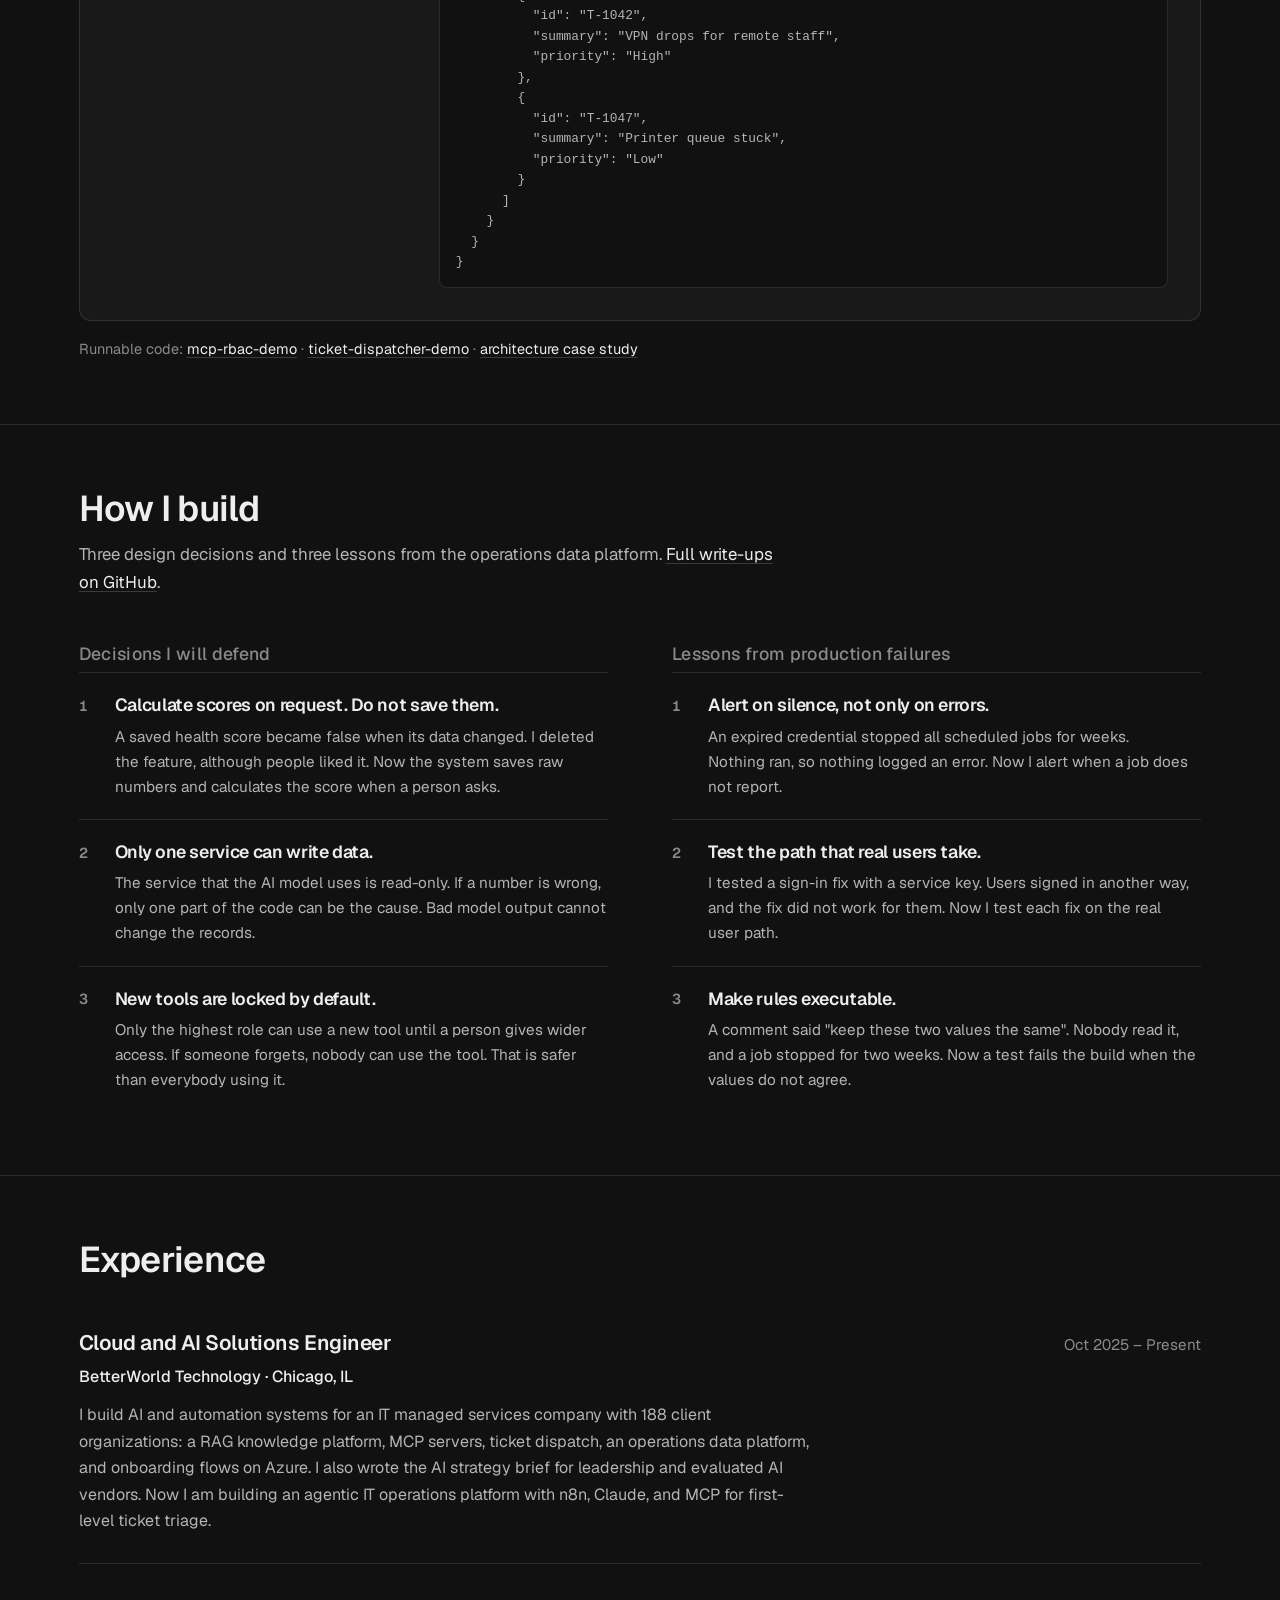
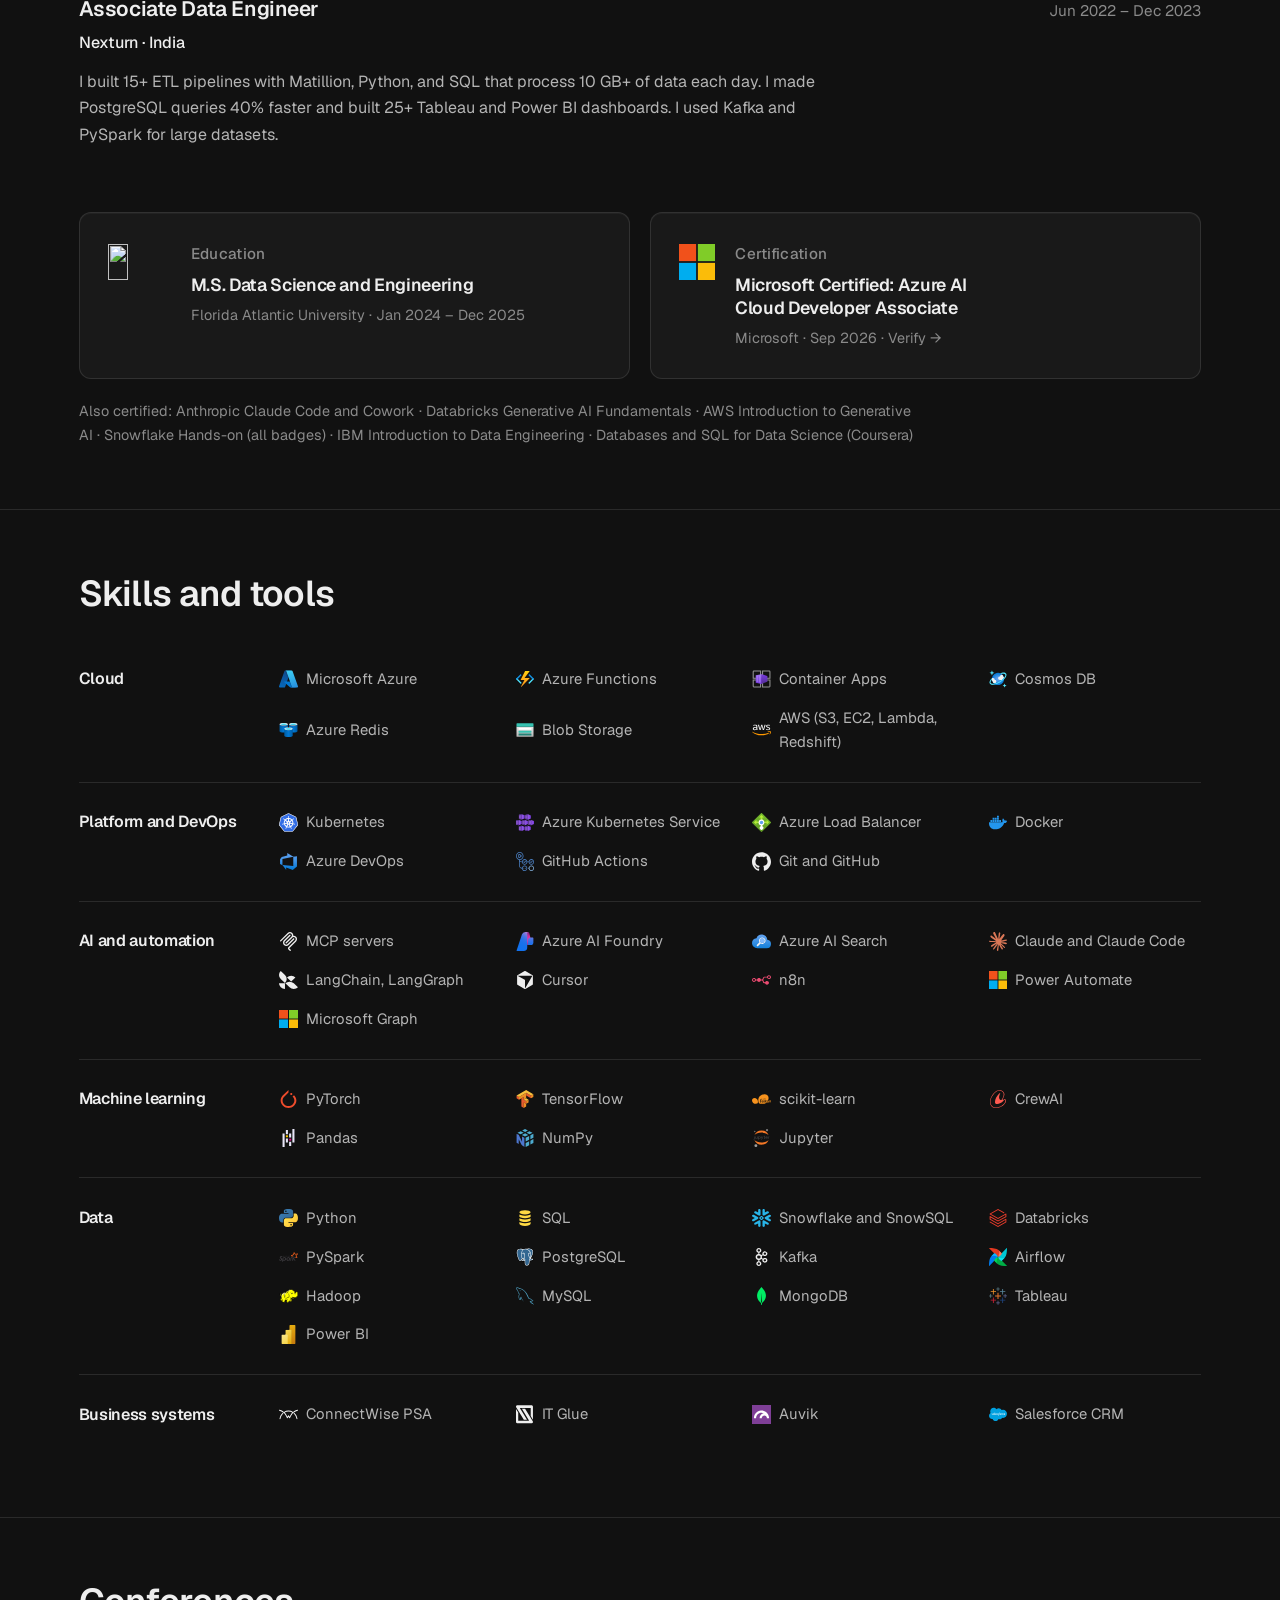
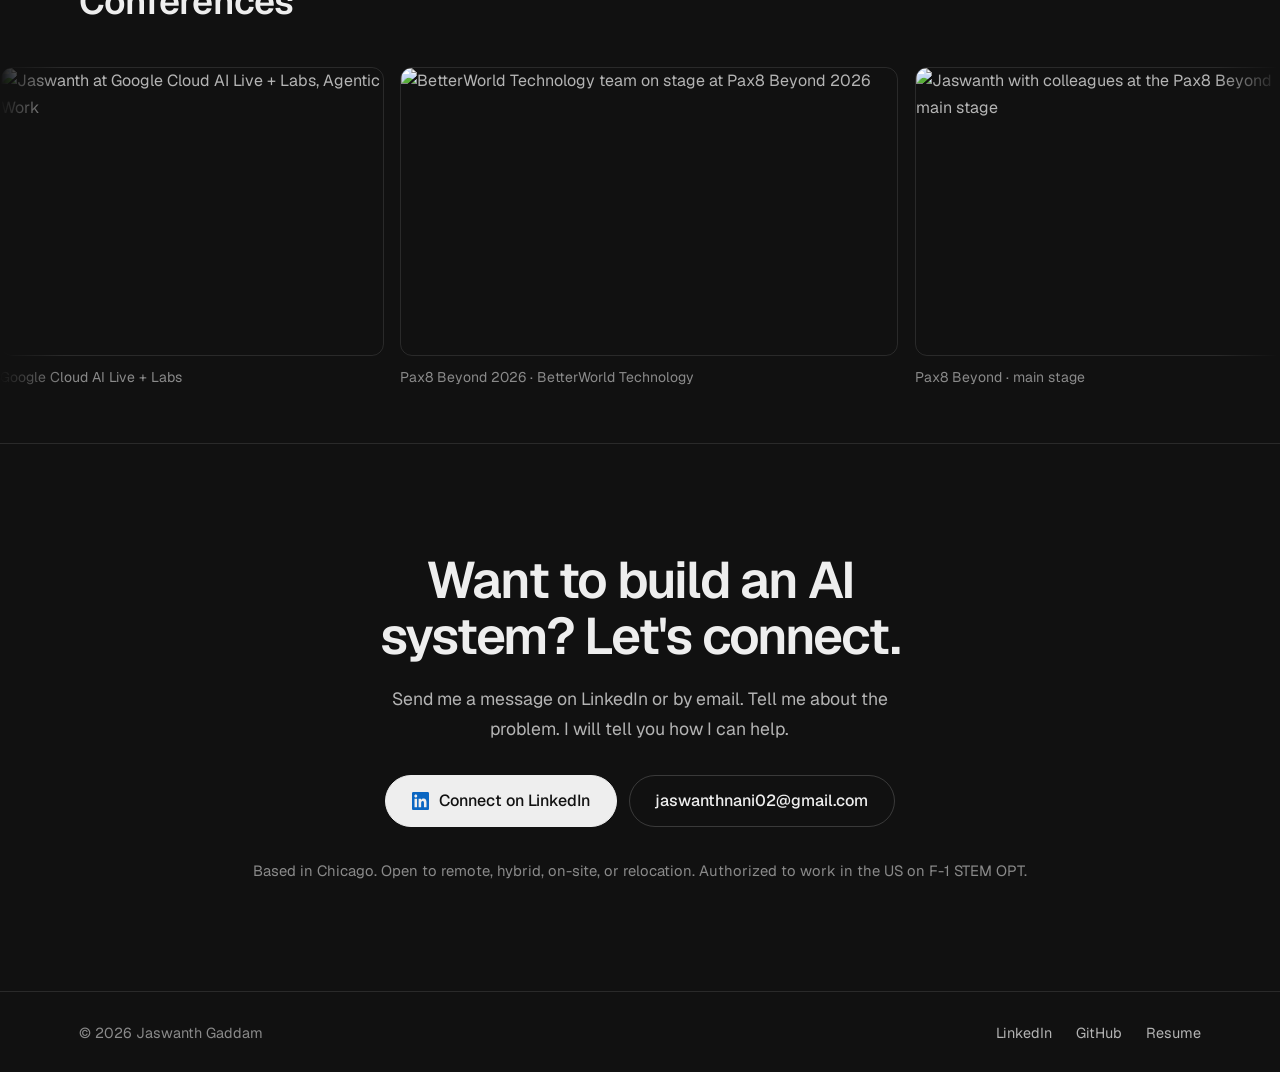
==== commit 7177408f: "Add a WebGL wave field behind a cut-out portrait in the hero. - Original WebGL2 fragment shader: thr" ====
--- a/index.html
+++ b/index.html
@@ -18,6 +18,7 @@
 <link rel="canonical" href="https://jaswanthnani02.github.io/">
 <link rel="icon" href="data:image/svg+xml,%3Csvg xmlns='http://www.w3.org/2000/svg' viewBox='0 0 32 32'%3E%3Crect width='32' height='32' rx='7' fill='%23191919'/%3E%3Ctext x='16' y='21.5' font-family='Helvetica,Arial,sans-serif' font-size='14' font-weight='600' fill='%23eeeeee' text-anchor='middle'%3EJG%3C/text%3E%3C/svg%3E">
 <link rel="preload" href="fonts/Geist-Variable.woff2" as="font" type="font/woff2" crossorigin>
+<link rel="preload" href="portrait-cutout.webp" as="image" type="image/webp">
 <link rel="stylesheet" href="styles.css">
 <script type="application/ld+json">
 {
@@ -64,8 +65,9 @@
           <a class="btn" href="Jaswanth-Gaddam-Resume.pdf">Download resume</a>
         </div>
       </div>
-      <figure class="hero-photo">
-        <img src="profile.jpg" alt="Jaswanth Gaddam" width="684" height="748" fetchpriority="high">
+      <figure class="hero-stage">
+        <canvas class="hero-waves" aria-hidden="true"></canvas>
+        <img class="hero-person" src="portrait-cutout.webp" alt="Jaswanth Gaddam" width="684" height="678" fetchpriority="high">
       </figure>
     </div>
 
--- a/styles.css
+++ b/styles.css
@@ -102,10 +102,30 @@
 .eyebrow { color: var(--fg-3); font-weight: 500; font-size: 0.95rem; margin-bottom: 1.25rem; }
 .hero h1 { font-size: clamp(2rem, 3.4vw, 3.1rem); line-height: 1.12; letter-spacing: -0.03em; }
 .hero-sub { font-size: clamp(1.05rem, 1.3vw, 1.25rem); line-height: 1.6; margin-top: 1.5rem; max-width: 38em; }
-.hero-photo { margin: 0; justify-self: end; width: 100%; max-width: 20rem; }
-.hero-photo img {
-  display: block; width: 100%; height: auto; aspect-ratio: 4 / 5; object-fit: cover; object-position: 50% 20%;
-  border-radius: 0.75rem; border: 1px solid var(--line);
+/* Hero stage: a WebGL wave field (script.js) behind a cut-out portrait. */
+.hero-stage {
+  position: relative; margin: 0; justify-self: end; width: 100%; max-width: 26rem;
+  aspect-ratio: 4 / 5; overflow: hidden; isolation: isolate;
+  border-radius: 1rem; border: 1px solid var(--line);
+  /* Fallback when WebGL2 is not available: a still gradient in the same colors. */
+  background:
+    radial-gradient(120% 80% at 20% 15%, #1f9d6b 0%, transparent 55%),
+    radial-gradient(90% 70% at 85% 35%, #2b59c3 0%, transparent 60%),
+    radial-gradient(100% 90% at 50% 100%, #4b3aa8 0%, transparent 60%),
+    #0d1b2a;
+}
+.hero-waves { position: absolute; inset: 0; width: 100%; height: 100%; display: block; opacity: 0; transition: opacity .8s ease; }
+.hero-waves.is-live { opacity: 1; }
+.hero-stage::after {
+  /* Soft fade at the bottom so the portrait sits on the page, not on a box edge. */
+  content: ""; position: absolute; inset: auto 0 0 0; height: 18%; z-index: 1;
+  background: linear-gradient(to bottom, transparent, rgba(17,17,17,.55));
+  pointer-events: none;
+}
+.hero-person {
+  position: absolute; z-index: 2; left: 50%; bottom: 0; transform: translateX(-50%);
+  width: 108%; max-width: none; height: auto; pointer-events: none; user-select: none;
+  filter: drop-shadow(0 18px 40px rgba(0,0,0,.45));
 }
 
 .stats {
@@ -378,8 +398,8 @@
   .nav-links { display: none; }
   .nav-inner { justify-content: space-between; height: 3.5rem; }
   .hero-inner { grid-template-columns: minmax(0, 1fr); }
-  .hero-photo { order: -1; justify-self: start; max-width: 9rem; }
-  .hero-photo img { border-radius: 1rem; }
+  .hero-stage { order: -1; justify-self: stretch; max-width: none; aspect-ratio: auto; height: clamp(16rem, 72vw, 22rem); }
+  .hero-person { width: auto; height: 100%; }
   .cards, .grid-2, .approach, .lab-grid, .lab-grid--code { grid-template-columns: minmax(0, 1fr); }
   .lab-actions .btn { flex: 1 1 100%; }
   .skill-row { grid-template-columns: minmax(0, 1fr); gap: 0.5rem; }
@@ -397,6 +417,7 @@
   .ticker { overflow-x: auto; -webkit-mask-image: none; mask-image: none; }
   .ticker-track { animation: none; }
   .tick[aria-hidden="true"] { display: none; }
+  .hero-waves { transition: none; }
   .hello { transform: none; }
 }
 
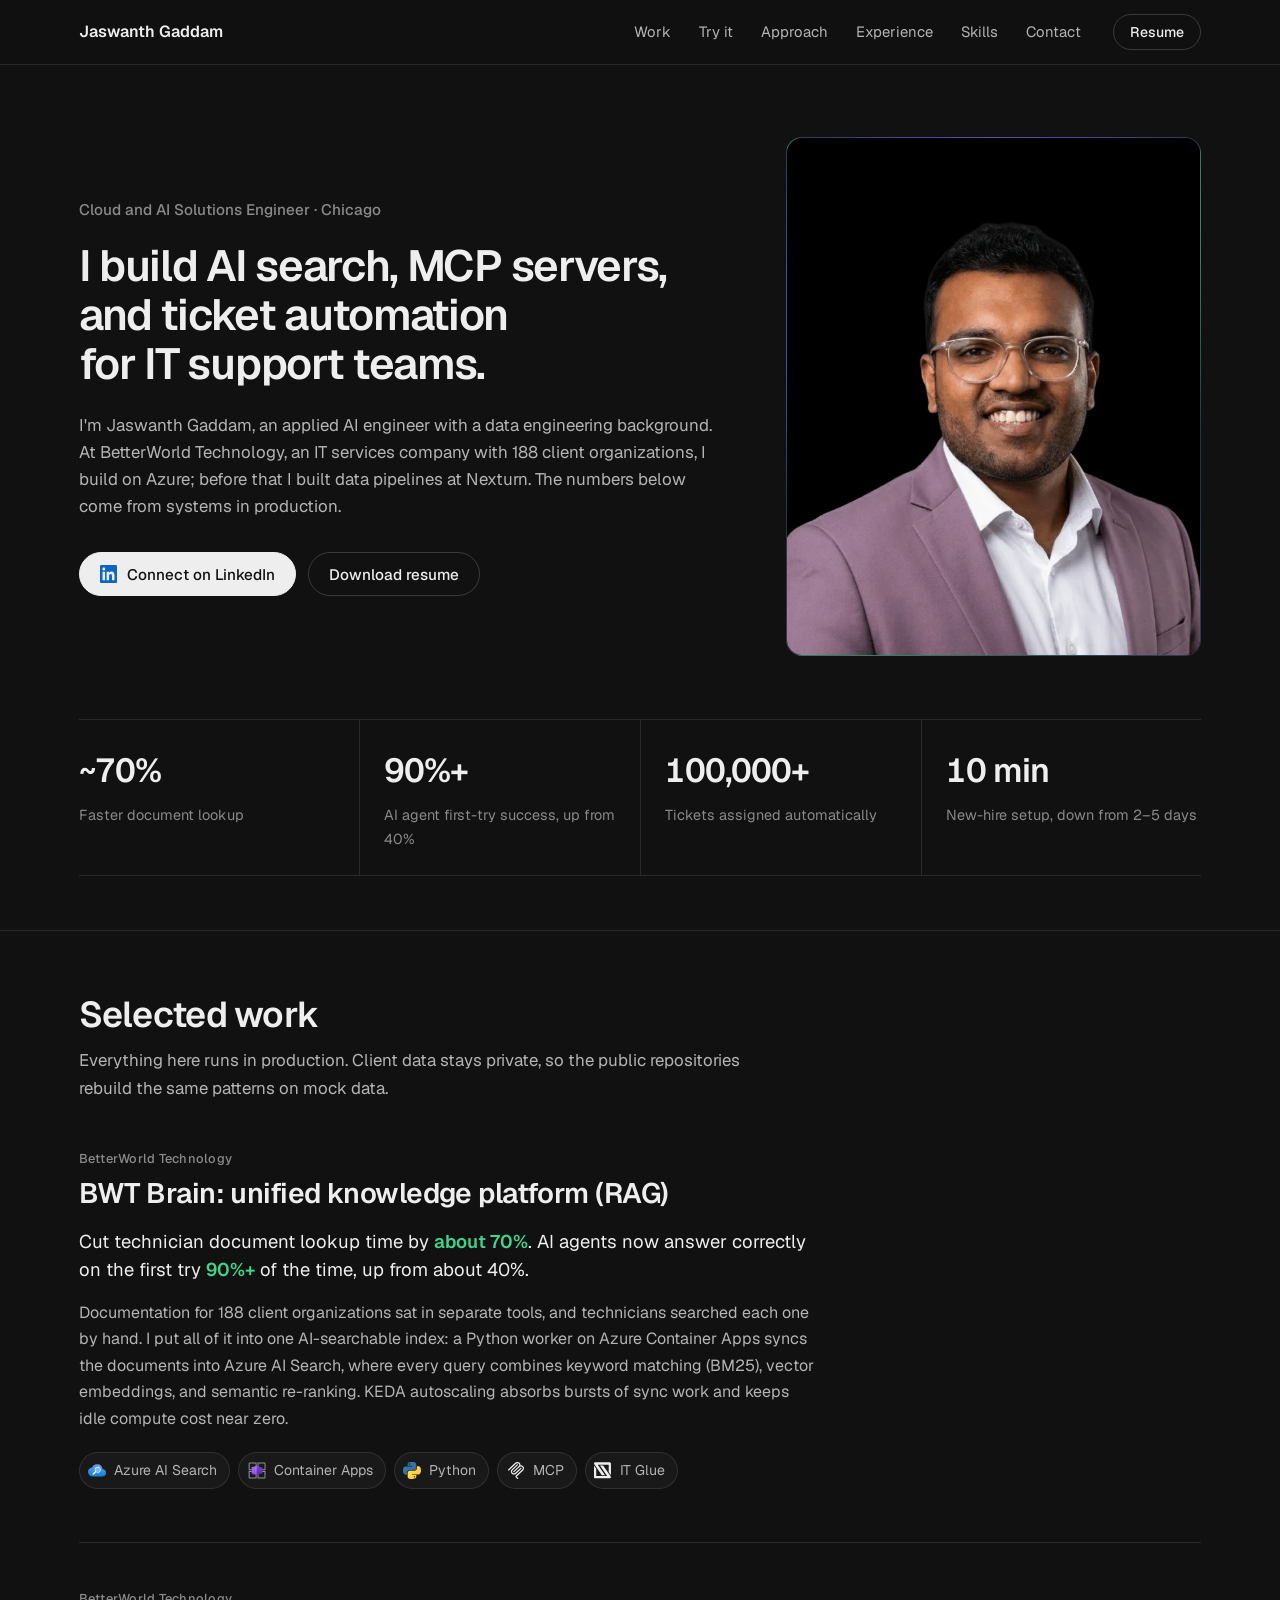
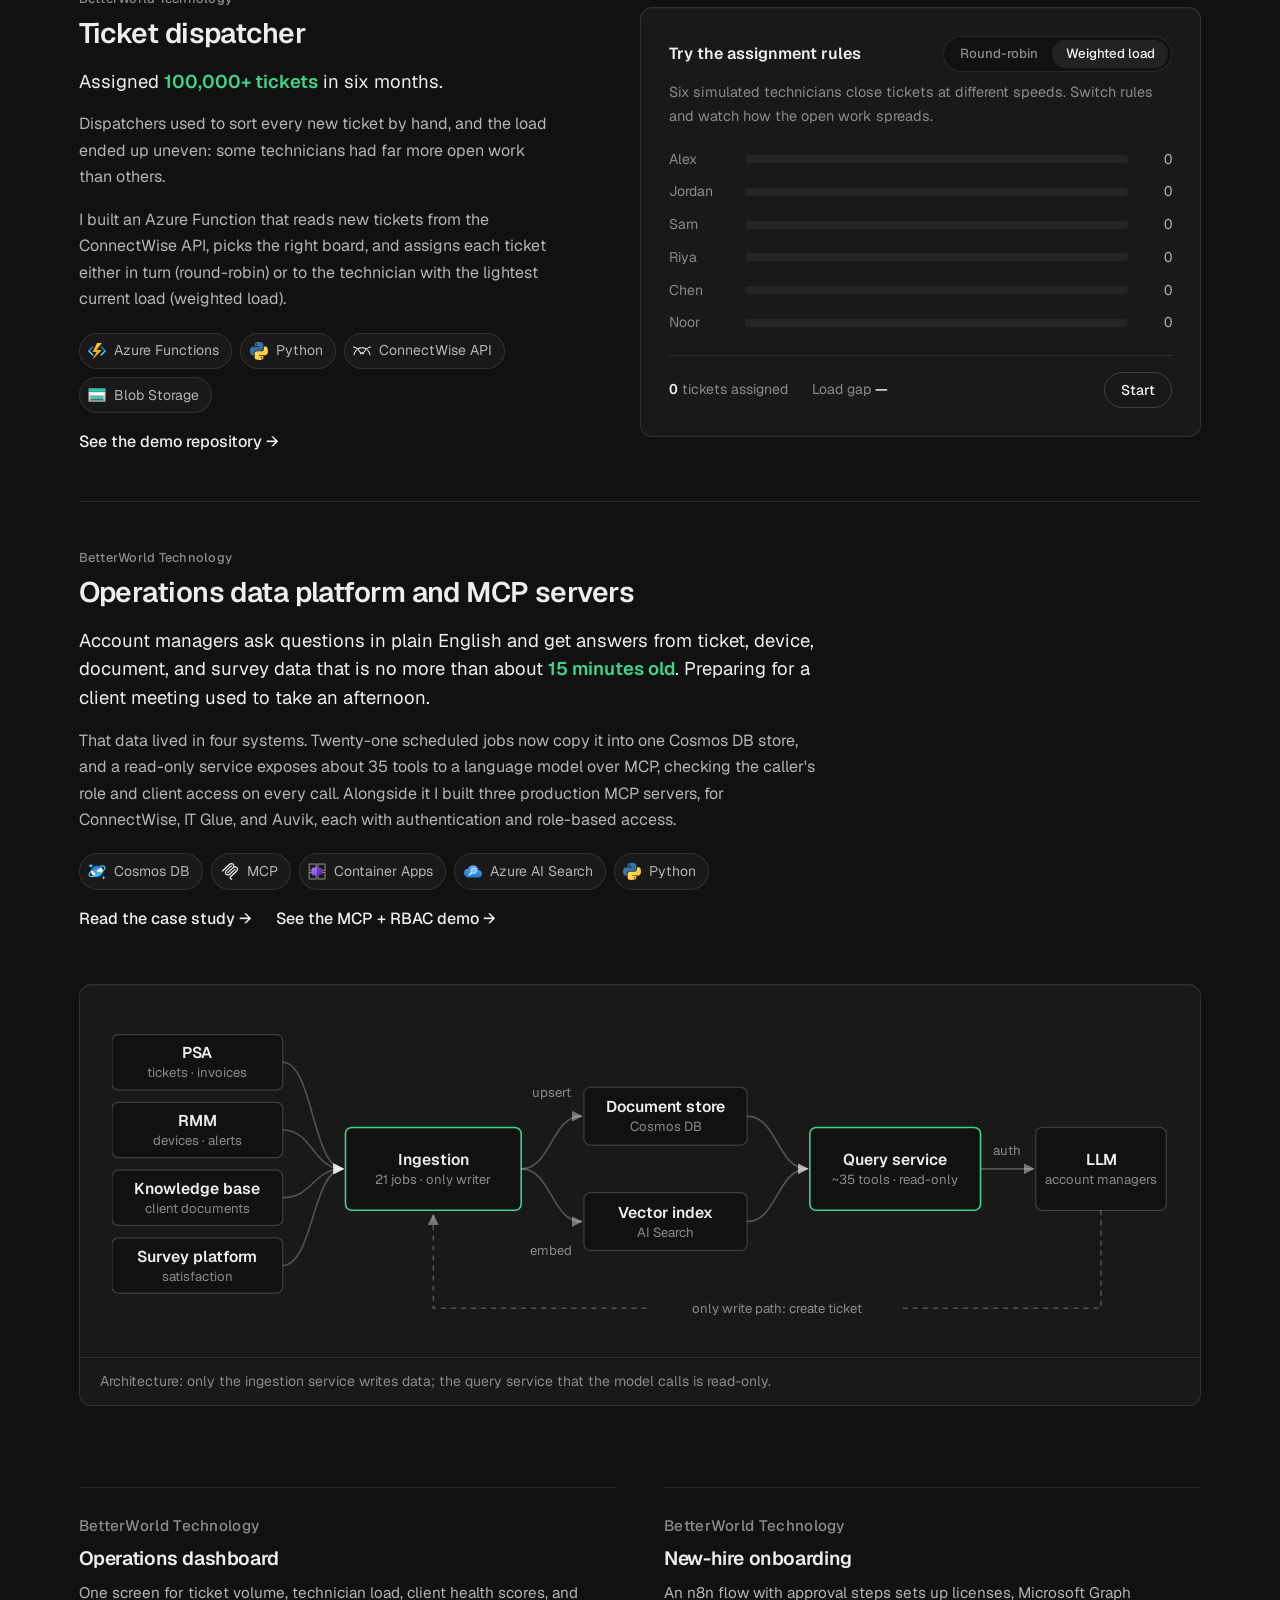
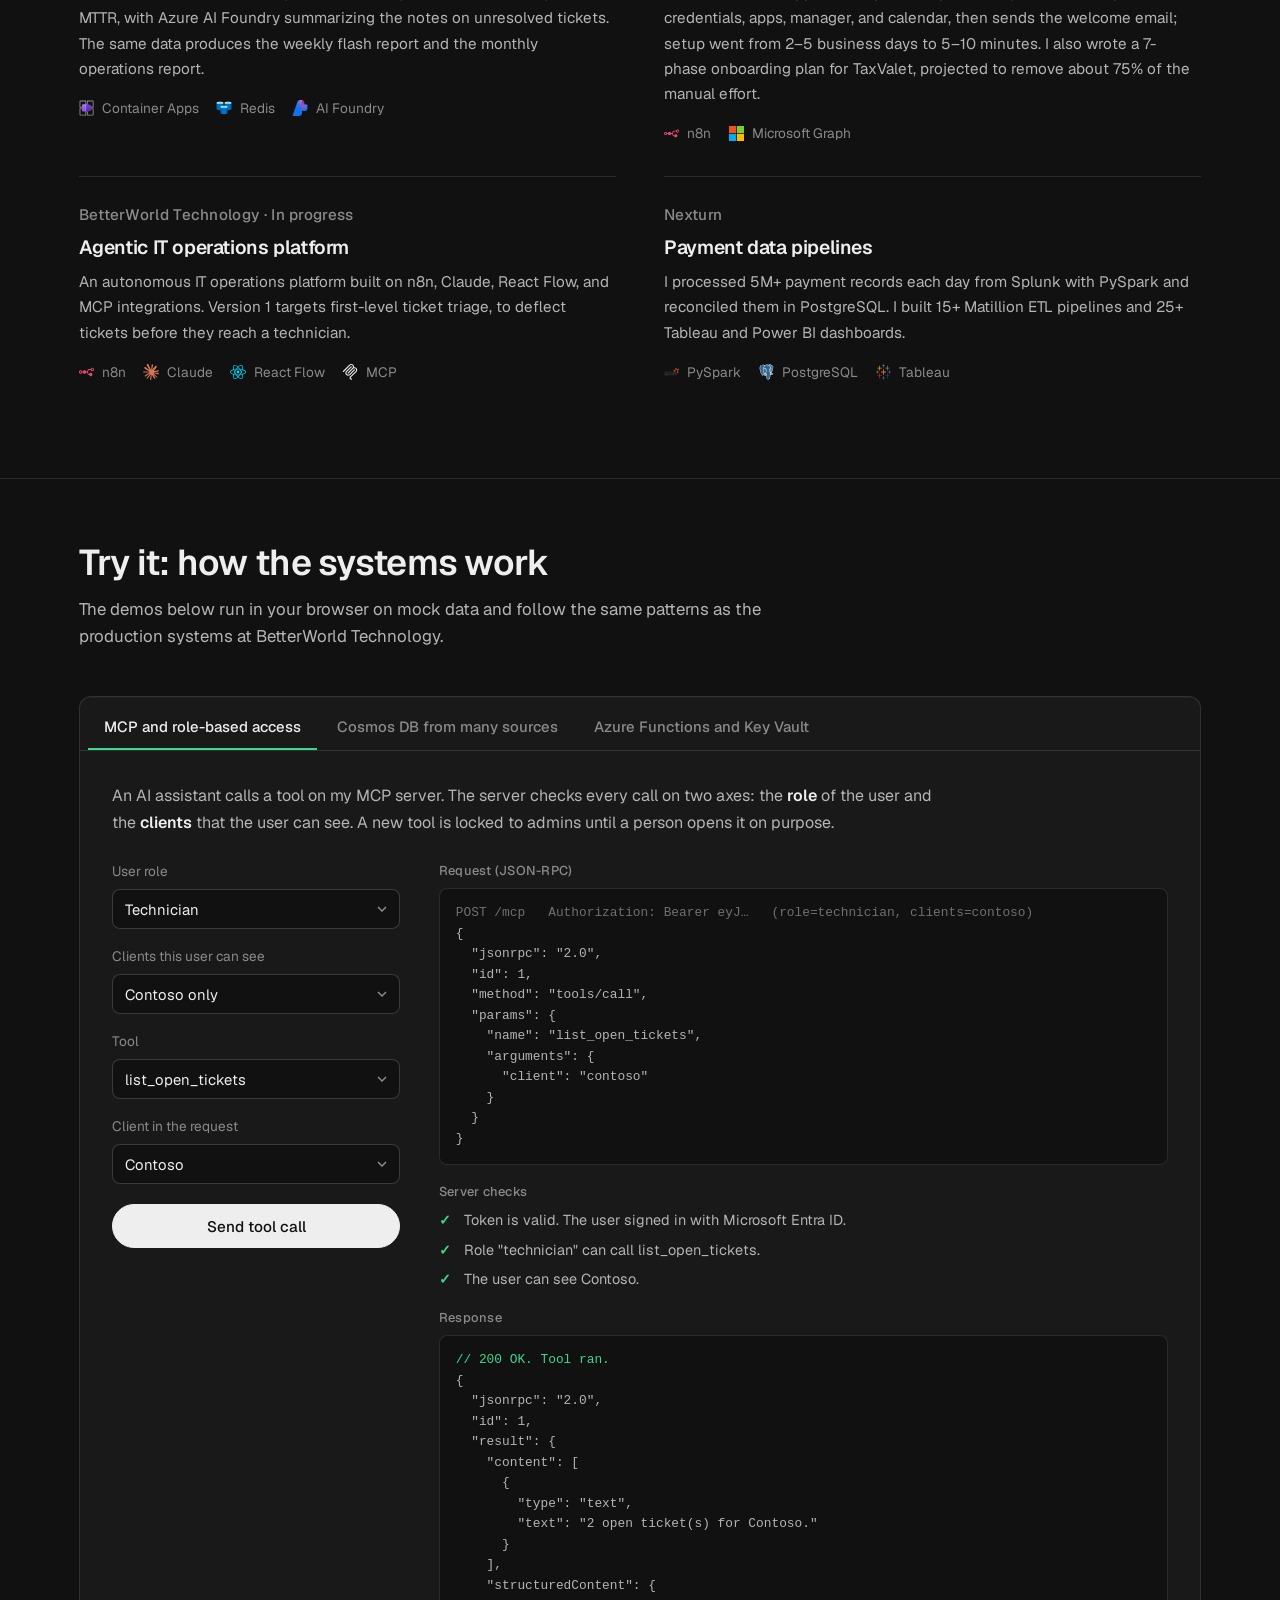
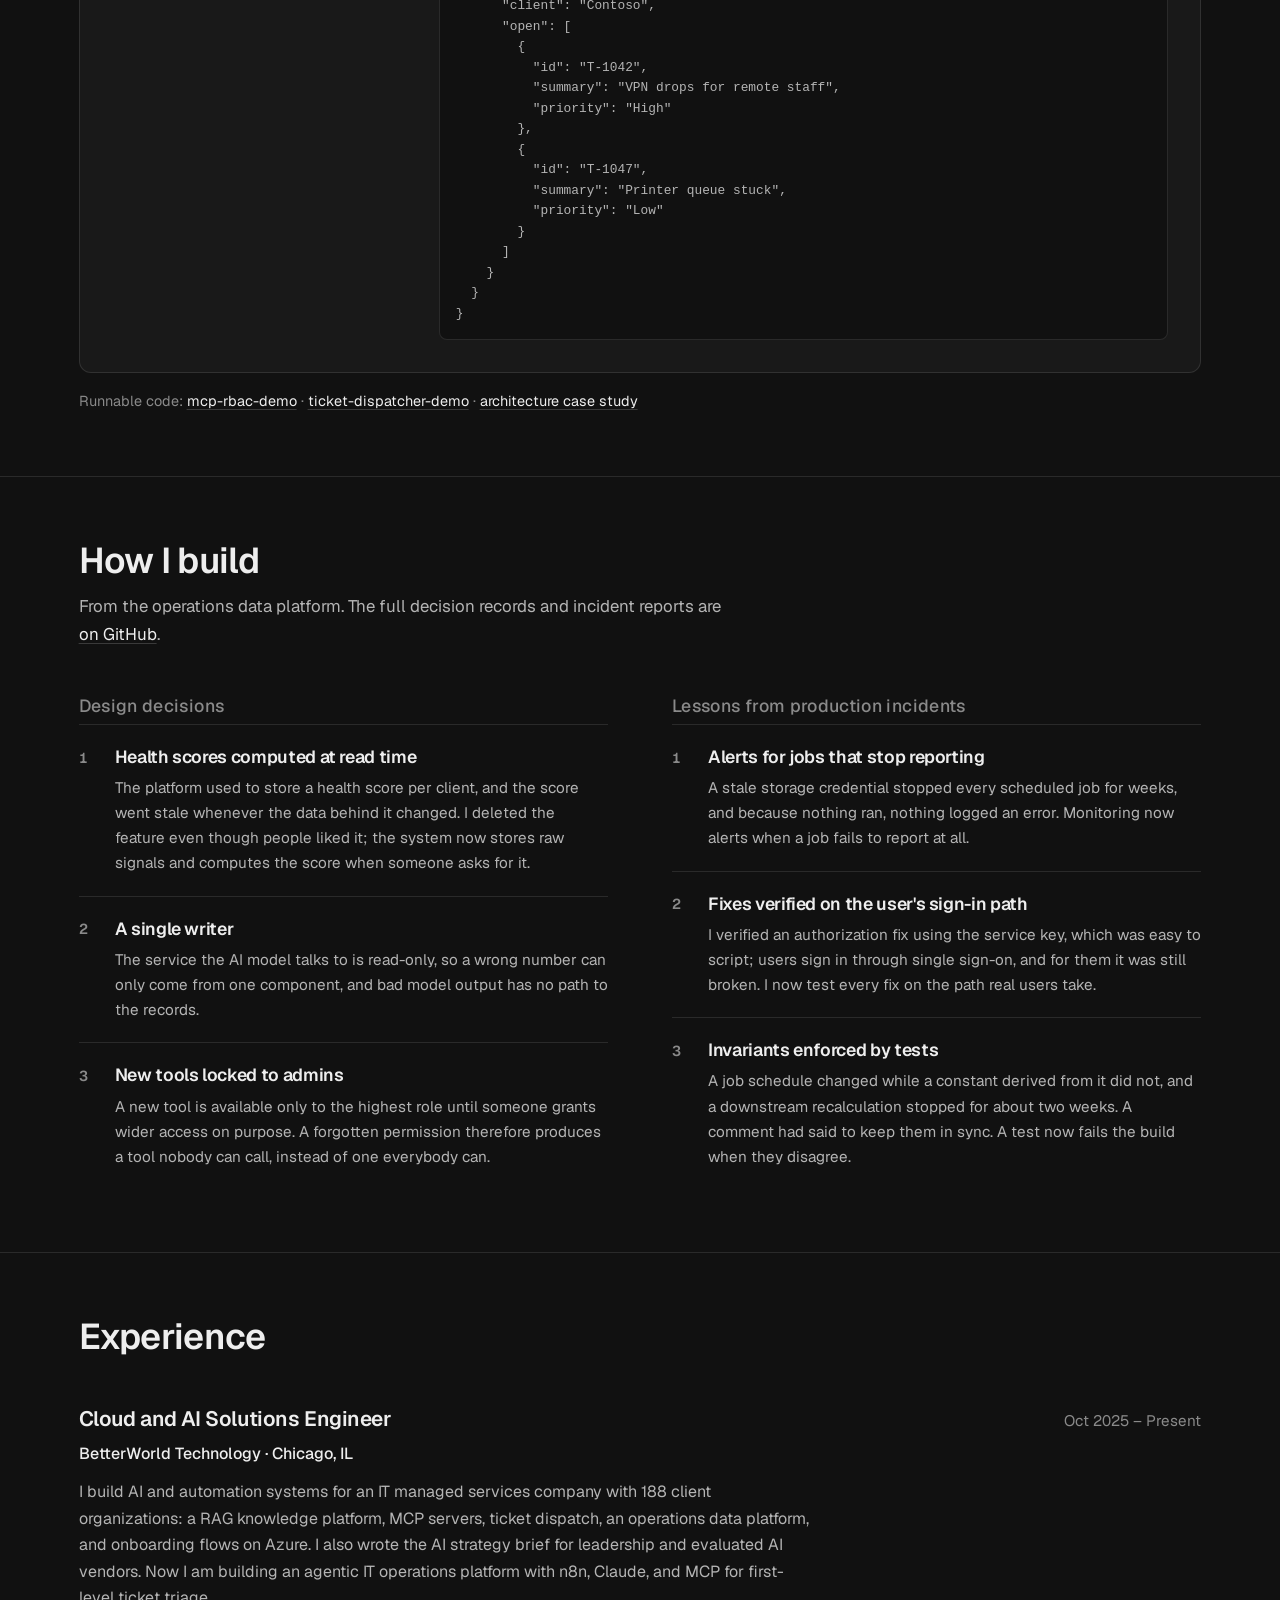
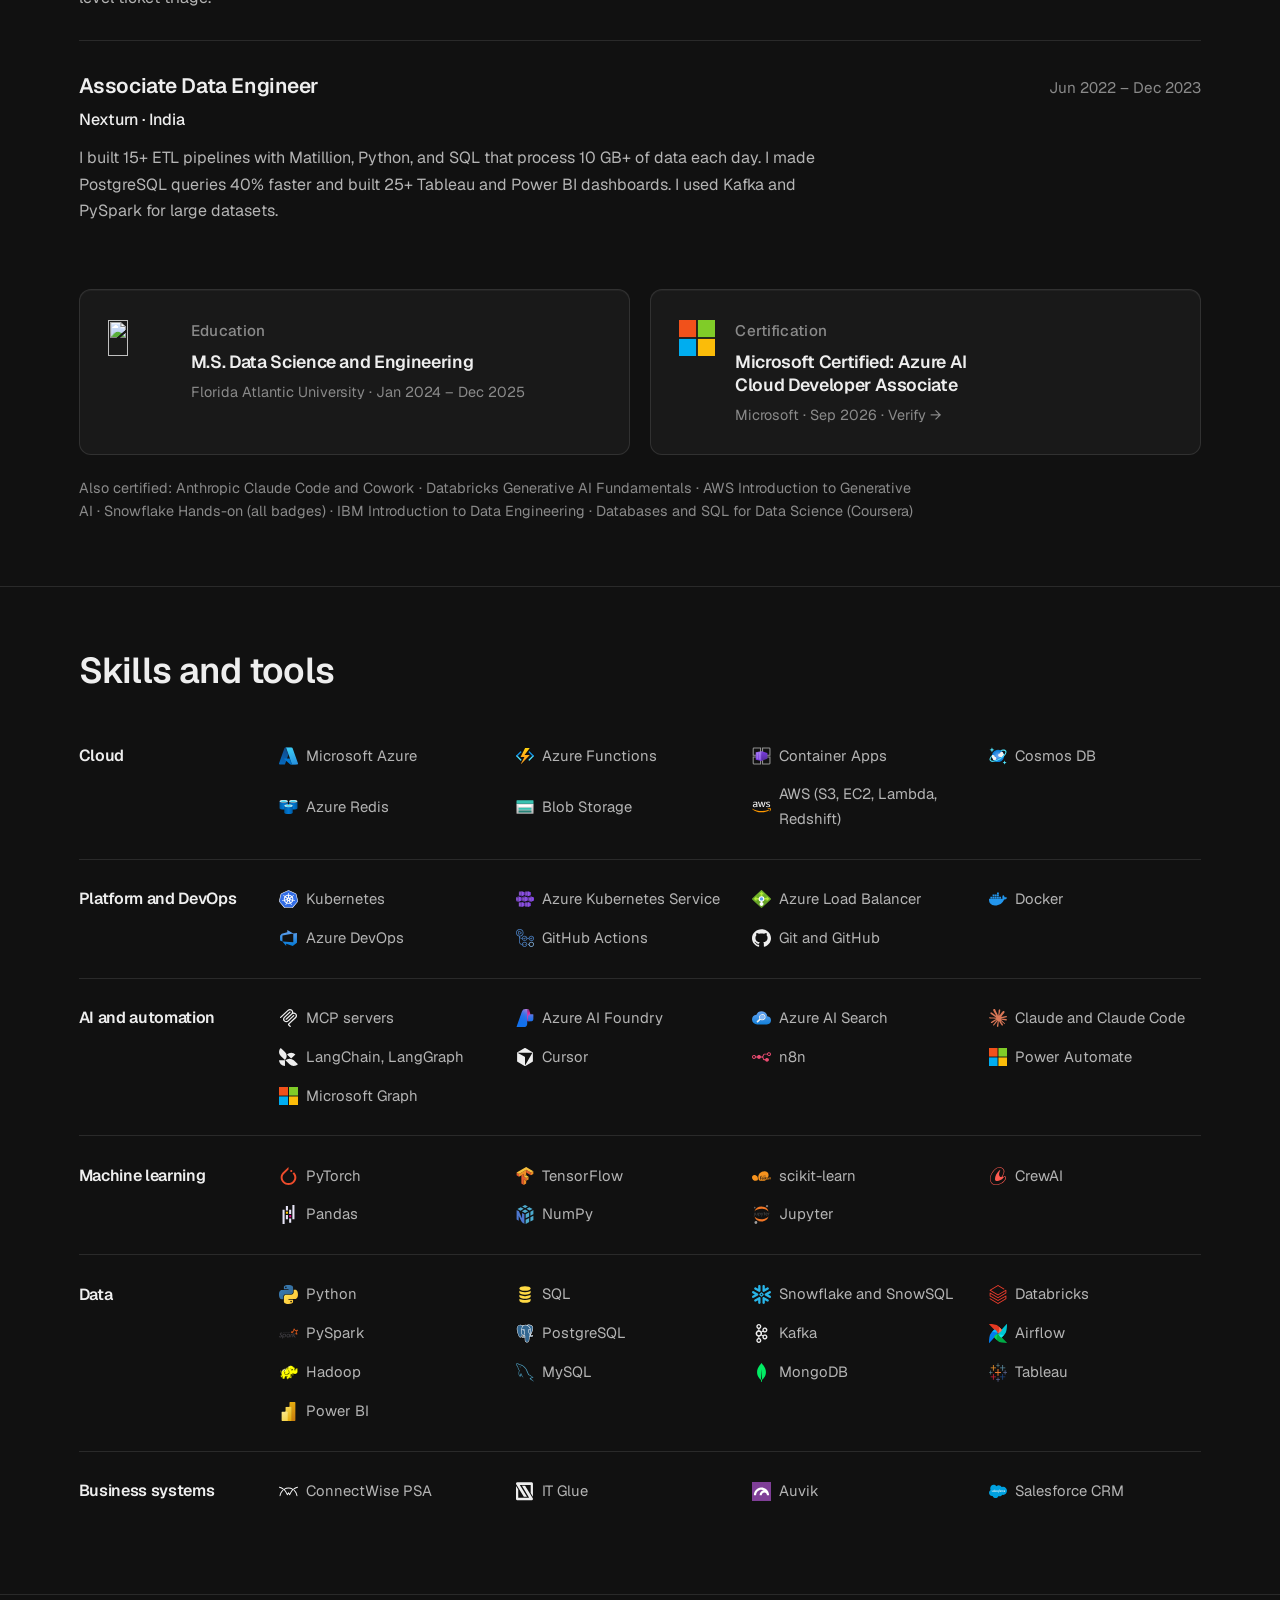
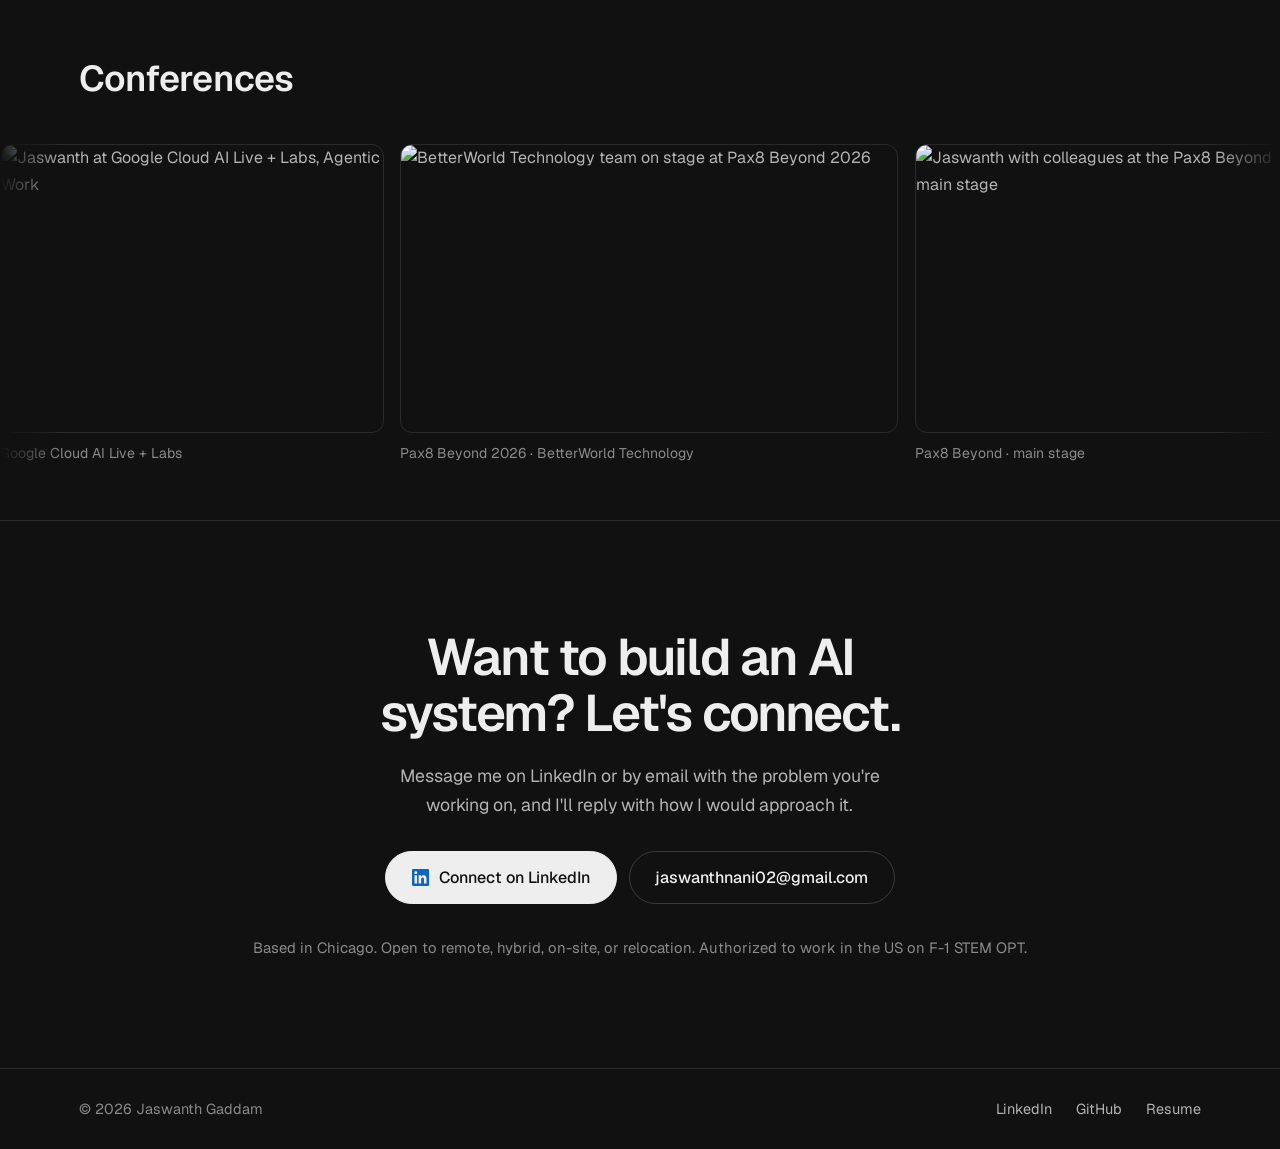
==== commit ca6684f8: "Rewrite site copy to remove AI-slop patterns (unslop pass). - Join parataxis chains (runs of short m" ====
--- a/index.html
+++ b/index.html
@@ -58,8 +58,8 @@
     <div class="wrap hero-inner">
       <div class="hero-text">
         <p class="eyebrow">Cloud and AI Solutions Engineer · Chicago</p>
-        <h1>I build AI and automation systems that IT teams use every day.</h1>
-        <p class="hero-sub">I am Jaswanth Gaddam, an applied AI engineer with a data engineering background. At BetterWorld Technology, an IT services company with 188 client organizations, my RAG platform cut document lookup time by about 70%. My ticket dispatcher assigned 100,000+ tickets in six months.</p>
+        <h1>I build AI search, MCP servers, and ticket automation for IT support teams.</h1>
+        <p class="hero-sub">I'm Jaswanth Gaddam, an applied AI engineer with a data engineering background. At BetterWorld Technology, an IT services company with 188 client organizations, I build on Azure; before that I built data pipelines at Nexturn. The numbers below come from systems in production.</p>
         <div class="actions">
           <a class="btn btn-primary" href="https://www.linkedin.com/in/gaddamjaswanth/" rel="noopener"><img src="icons/linkedin.svg" alt="" width="18" height="18">Connect on LinkedIn</a>
           <a class="btn" href="Jaswanth-Gaddam-Resume.pdf">Download resume</a>
@@ -85,7 +85,7 @@
     <div class="wrap">
       <header class="section-head">
         <h2 id="work-h">Selected work</h2>
-        <p>These systems run in production. Client data stays private. Public repositories show the same patterns.</p>
+        <p>Everything here runs in production. Client data stays private, so the public repositories rebuild the same patterns on mock data.</p>
       </header>
 
       <article class="project project--stack">
@@ -93,7 +93,7 @@
           <p class="project-tag">BetterWorld Technology</p>
           <h3>BWT Brain: unified knowledge platform (RAG)</h3>
           <p class="project-result">Cut technician document lookup time by <strong>about 70%</strong>. AI agents now answer correctly on the first try <strong>90%+</strong> of the time, up from about 40%.</p>
-          <p>IT documentation for 188 client organizations was in separate tools. Technicians searched each tool by hand. I built one AI-searchable store for all of it. A Python worker on Azure Container Apps syncs the documents into Azure AI Search. Each search combines keyword match (BM25), vector embeddings, and semantic re-ranking. KEDA autoscaling handles bursts of sync work and keeps idle cost near zero.</p>
+          <p>Documentation for 188 client organizations sat in separate tools, and technicians searched each one by hand. I put all of it into one AI-searchable index: a Python worker on Azure Container Apps syncs the documents into Azure AI Search, where every query combines keyword matching (BM25), vector embeddings, and semantic re-ranking. KEDA autoscaling absorbs bursts of sync work and keeps idle compute cost near zero.</p>
           <ul class="logos">
             <li><img src="icons/ai-search.svg" alt="">Azure AI Search</li>
             <li><img src="icons/container-apps.svg" alt="">Container Apps</li>
@@ -108,9 +108,9 @@
         <div class="project-text">
           <p class="project-tag">BetterWorld Technology</p>
           <h3>Ticket dispatcher</h3>
-          <p class="project-result">Assigned <strong>100,000+ tickets</strong> in six months. No person sorts the queue now.</p>
-          <p>Before, dispatchers sorted each new ticket by hand. Some technicians got too much work. Others got too little.</p>
-          <p>I built an Azure Function that reads new tickets from the ConnectWise API and selects the correct board. It gives each ticket to a technician by turn (round-robin) or by current workload (weighted load).</p>
+          <p class="project-result">Assigned <strong>100,000+ tickets</strong> in six months.</p>
+          <p>Dispatchers used to sort every new ticket by hand, and the load ended up uneven: some technicians had far more open work than others.</p>
+          <p>I built an Azure Function that reads new tickets from the ConnectWise API, picks the right board, and assigns each ticket either in turn (round-robin) or to the technician with the lightest current load (weighted load).</p>
           <ul class="logos">
             <li><img src="icons/azure-functions.svg" alt="">Azure Functions</li>
             <li><img src="icons/python.svg" alt="">Python</li>
@@ -127,7 +127,7 @@
               <button type="button" data-mode="wl" aria-pressed="true">Weighted load</button>
             </div>
           </div>
-          <p class="sim-desc">Six technicians close tickets at different speeds. Compare how open work spreads.</p>
+          <p class="sim-desc">Six simulated technicians close tickets at different speeds. Switch rules and watch how the open work spreads.</p>
           <div class="sim-rows" id="simRows"></div>
           <div class="sim-foot">
             <span><b id="simCount">0</b> tickets assigned</span>
@@ -141,8 +141,8 @@
         <div class="project-text">
           <p class="project-tag">BetterWorld Technology</p>
           <h3>Operations data platform and MCP servers</h3>
-          <p class="project-result">Account managers ask a question in plain words. They get an answer from real numbers in <strong>seconds</strong>, not in an afternoon.</p>
-          <p>Client data was in four systems: tickets, devices, documents, and surveys. I built 21 scheduled jobs that copy the data into one store. A read-only service gives about 35 tools to a language model (MCP). Each call checks the user's role and the clients that user can see. I also built three production MCP servers for ConnectWise, IT Glue, and Auvik, with authentication and role-based access.</p>
+          <p class="project-result">Account managers ask questions in plain English and get answers from ticket, device, document, and survey data that is no more than about <strong>15 minutes old</strong>. Preparing for a client meeting used to take an afternoon.</p>
+          <p>That data lived in four systems. Twenty-one scheduled jobs now copy it into one Cosmos DB store, and a read-only service exposes about 35 tools to a language model over MCP, checking the caller's role and client access on every call. Alongside it I built three production MCP servers, for ConnectWise, IT Glue, and Auvik, each with authentication and role-based access.</p>
           <ul class="logos">
             <li><img src="icons/cosmos-db.svg" alt="">Cosmos DB</li>
             <li><img src="icons/mcp.svg" alt="">MCP</li>
@@ -183,7 +183,7 @@
               <rect class="dg-bg" x="430" y="224" width="200" height="16"/><text class="dg-l" x="530" y="236">only write path: create ticket</text>
             </svg>
           </div>
-          <figcaption>Architecture. Only the ingestion service writes data. The AI layer is read-only.</figcaption>
+          <figcaption>Architecture: only the ingestion service writes data; the query service that the model calls is read-only.</figcaption>
         </figure>
       </article>
 
@@ -191,19 +191,19 @@
         <article class="card">
           <p class="project-tag">BetterWorld Technology</p>
           <h3>Operations dashboard</h3>
-          <p>One screen for ticket volume, technician load, client health, and time to resolve. An AI model reads ticket notes and tells why work stopped. It also makes the weekly and monthly reports.</p>
+          <p>One screen for ticket volume, technician load, client health scores, and MTTR, with Azure AI Foundry summarizing the notes on unresolved tickets. The same data produces the weekly flash report and the monthly operations report.</p>
           <ul class="logos logos--small"><li><img src="icons/container-apps.svg" alt="">Container Apps</li><li><img src="icons/redis.svg" alt="">Redis</li><li><img src="icons/ai-foundry.svg" alt="">AI Foundry</li></ul>
         </article>
         <article class="card">
           <p class="project-tag">BetterWorld Technology</p>
           <h3>New-hire onboarding</h3>
-          <p>One n8n flow with approval steps. It sets up licenses, accounts, apps, manager, and calendar, then sends the welcome email. Setup time went from 2–5 business days to 5–10 minutes. I also wrote a 7-phase onboarding plan for TaxValet that removes about 75% of the manual work.</p>
+          <p>An n8n flow with approval steps sets up licenses, Microsoft Graph credentials, apps, manager, and calendar, then sends the welcome email; setup went from 2–5 business days to 5–10 minutes. I also wrote a 7-phase onboarding plan for TaxValet, projected to remove about 75% of the manual effort.</p>
           <ul class="logos logos--small"><li><img src="icons/n8n.svg" alt="">n8n</li><li><img src="icons/microsoft.svg" alt="">Microsoft Graph</li></ul>
         </article>
         <article class="card">
           <p class="project-tag">BetterWorld Technology · In progress</p>
           <h3>Agentic IT operations platform</h3>
-          <p>An autonomous platform that combines n8n, Claude, React Flow, and MCP integrations. Version 1 sorts and answers first-level tickets, so fewer tickets reach a technician.</p>
+          <p>An autonomous IT operations platform built on n8n, Claude, React Flow, and MCP integrations. Version 1 targets first-level ticket triage, to deflect tickets before they reach a technician.</p>
           <ul class="logos logos--small"><li><img src="icons/n8n.svg" alt="">n8n</li><li><img src="icons/claude.svg" alt="">Claude</li><li><img src="icons/react.svg" alt="">React Flow</li><li><img src="icons/mcp.svg" alt="">MCP</li></ul>
         </article>
         <article class="card">
@@ -220,7 +220,7 @@
     <div class="wrap">
       <header class="section-head">
         <h2 id="lab-h">Try it: how the systems work</h2>
-        <p>These three demos run in your browser on mock data. They show the same patterns that run in production at BetterWorld Technology.</p>
+        <p>The demos below run in your browser on mock data and follow the same patterns as the production systems at BetterWorld Technology.</p>
       </header>
 
       <div class="lab panel">
@@ -278,7 +278,7 @@
 
         <!-- Cosmos DB ingestion -->
         <div class="lab-pane" role="tabpanel" id="pane-cosmos" aria-labelledby="tab-cosmos" hidden>
-          <p class="lab-intro">Scheduled jobs copy four source systems into one Cosmos DB container, partitioned by client. Each source keeps a watermark. The watermark stays a little behind on purpose, so runs overlap and no late update is lost. Upserts are idempotent, so the overlap never makes duplicates.</p>
+          <p class="lab-intro">Scheduled jobs copy four source systems into one Cosmos DB container partitioned by client. Each source keeps a watermark that deliberately lags a few minutes behind, so consecutive runs overlap and an update made mid-run still gets read; because upserts are idempotent, the overlap creates no duplicates.</p>
           <div class="lab-actions">
             <button type="button" class="btn btn-primary" id="cosRun">Run sync</button>
             <button type="button" class="btn" id="cosEdit">Change a ticket in the PSA</button>
@@ -297,7 +297,7 @@
 
         <!-- Functions + Key Vault -->
         <div class="lab-pane" role="tabpanel" id="pane-kv" aria-labelledby="tab-kv" hidden>
-          <p class="lab-intro">The dispatcher is a timer-triggered Azure Function. It does not keep the ConnectWise API key in code or in settings. It gets the key from Azure Key Vault with its managed identity.</p>
+          <p class="lab-intro">The dispatcher is a timer-triggered Azure Function. It reads the ConnectWise API key from Azure Key Vault through its managed identity, so the key never appears in code or app settings.</p>
           <div class="lab-grid lab-grid--code">
 <pre class="code code--lg"><span class="c"># function_app.py  (Azure Functions, Python v2 model)</span>
 <span class="k">import</span> os
@@ -321,10 +321,10 @@
         tech = pick_technician(board, rule=<span class="s">"weighted_load"</span>)
         assign(ticket, tech, api_key)</pre>
             <ol class="steps">
-              <li><b>Turn on a managed identity</b> for the Function App. Azure gives the app its own identity in Microsoft Entra ID.</li>
-              <li><b>Give it one role:</b> "Key Vault Secrets User" on that vault only. It can read secrets. It cannot change them.</li>
-              <li><b>Store only the vault URL</b> in app settings. Or use a Key Vault reference: <code>@Microsoft.KeyVault(SecretUri=…)</code>.</li>
-              <li><b>Rotate the key in Key Vault.</b> The function reads the new value. No code change and no new deployment.</li>
+              <li><b>Turn on a managed identity</b> for the Function App, which gives it its own identity in Microsoft Entra ID.</li>
+              <li><b>Grant one role,</b> "Key Vault Secrets User", scoped to that vault: the function can read secrets but cannot change them.</li>
+              <li><b>Store only the vault URL</b> in app settings, or use a Key Vault reference such as <code>@Microsoft.KeyVault(SecretUri=…)</code>.</li>
+              <li><b>Rotate the key in Key Vault;</b> the function picks up the new value without a code change or a redeploy.</li>
             </ol>
           </div>
         </div>
@@ -337,23 +337,23 @@
     <div class="wrap">
       <header class="section-head">
         <h2 id="approach-h">How I build</h2>
-        <p>Three design decisions and three lessons from the operations data platform. <a href="https://github.com/Jaswanthnani02/client-intelligence-platform" rel="noopener">Full write-ups on GitHub</a>.</p>
+        <p>From the operations data platform. The full decision records and incident reports are <a href="https://github.com/Jaswanthnani02/client-intelligence-platform" rel="noopener">on GitHub</a>.</p>
       </header>
       <div class="approach">
         <div>
-          <h3 class="col-h">Decisions I will defend</h3>
+          <h3 class="col-h">Design decisions</h3>
           <ol>
-          <li><h3>Calculate scores on request. Do not save them.</h3><p>A saved health score became false when its data changed. I deleted the feature, although people liked it. Now the system saves raw numbers and calculates the score when a person asks.</p></li>
-          <li><h3>Only one service can write data.</h3><p>The service that the AI model uses is read-only. If a number is wrong, only one part of the code can be the cause. Bad model output cannot change the records.</p></li>
-          <li><h3>New tools are locked by default.</h3><p>Only the highest role can use a new tool until a person gives wider access. If someone forgets, nobody can use the tool. That is safer than everybody using it.</p></li>
+          <li><h3>Health scores computed at read time</h3><p>The platform used to store a health score per client, and the score went stale whenever the data behind it changed. I deleted the feature even though people liked it; the system now stores raw signals and computes the score when someone asks for it.</p></li>
+          <li><h3>A single writer</h3><p>The service the AI model talks to is read-only, so a wrong number can only come from one component, and bad model output has no path to the records.</p></li>
+          <li><h3>New tools locked to admins</h3><p>A new tool is available only to the highest role until someone grants wider access on purpose. A forgotten permission therefore produces a tool nobody can call, instead of one everybody can.</p></li>
           </ol>
         </div>
         <div>
-          <h3 class="col-h">Lessons from production failures</h3>
+          <h3 class="col-h">Lessons from production incidents</h3>
           <ol>
-          <li><h3>Alert on silence, not only on errors.</h3><p>An expired credential stopped all scheduled jobs for weeks. Nothing ran, so nothing logged an error. Now I alert when a job does not report.</p></li>
-          <li><h3>Test the path that real users take.</h3><p>I tested a sign-in fix with a service key. Users signed in another way, and the fix did not work for them. Now I test each fix on the real user path.</p></li>
-          <li><h3>Make rules executable.</h3><p>A comment said "keep these two values the same". Nobody read it, and a job stopped for two weeks. Now a test fails the build when the values do not agree.</p></li>
+          <li><h3>Alerts for jobs that stop reporting</h3><p>A stale storage credential stopped every scheduled job for weeks, and because nothing ran, nothing logged an error. Monitoring now alerts when a job fails to report at all.</p></li>
+          <li><h3>Fixes verified on the user's sign-in path</h3><p>I verified an authorization fix using the service key, which was easy to script; users sign in through single sign-on, and for them it was still broken. I now test every fix on the path real users take.</p></li>
+          <li><h3>Invariants enforced by tests</h3><p>A job schedule changed while a constant derived from it did not, and a downstream recalculation stopped for about two weeks. A comment had said to keep them in sync. A test now fails the build when they disagree.</p></li>
           </ol>
         </div>
       </div>
@@ -508,7 +508,7 @@
   <section class="section close" id="contact" aria-labelledby="close-h">
     <div class="wrap">
       <h2 id="close-h">Want to build an AI system? Let's connect.</h2>
-      <p>Send me a message on LinkedIn or by email. Tell me about the problem. I will tell you how I can help.</p>
+      <p>Message me on LinkedIn or by email with the problem you're working on, and I'll reply with how I would approach it.</p>
       <div class="actions actions--center">
         <a class="btn btn-primary btn-lg" href="https://www.linkedin.com/in/gaddamjaswanth/" rel="noopener"><img src="icons/linkedin.svg" alt="" width="18" height="18">Connect on LinkedIn</a>
         <a class="btn btn-lg" href="mailto:jaswanthnani02@gmail.com">jaswanthnani02@gmail.com</a>
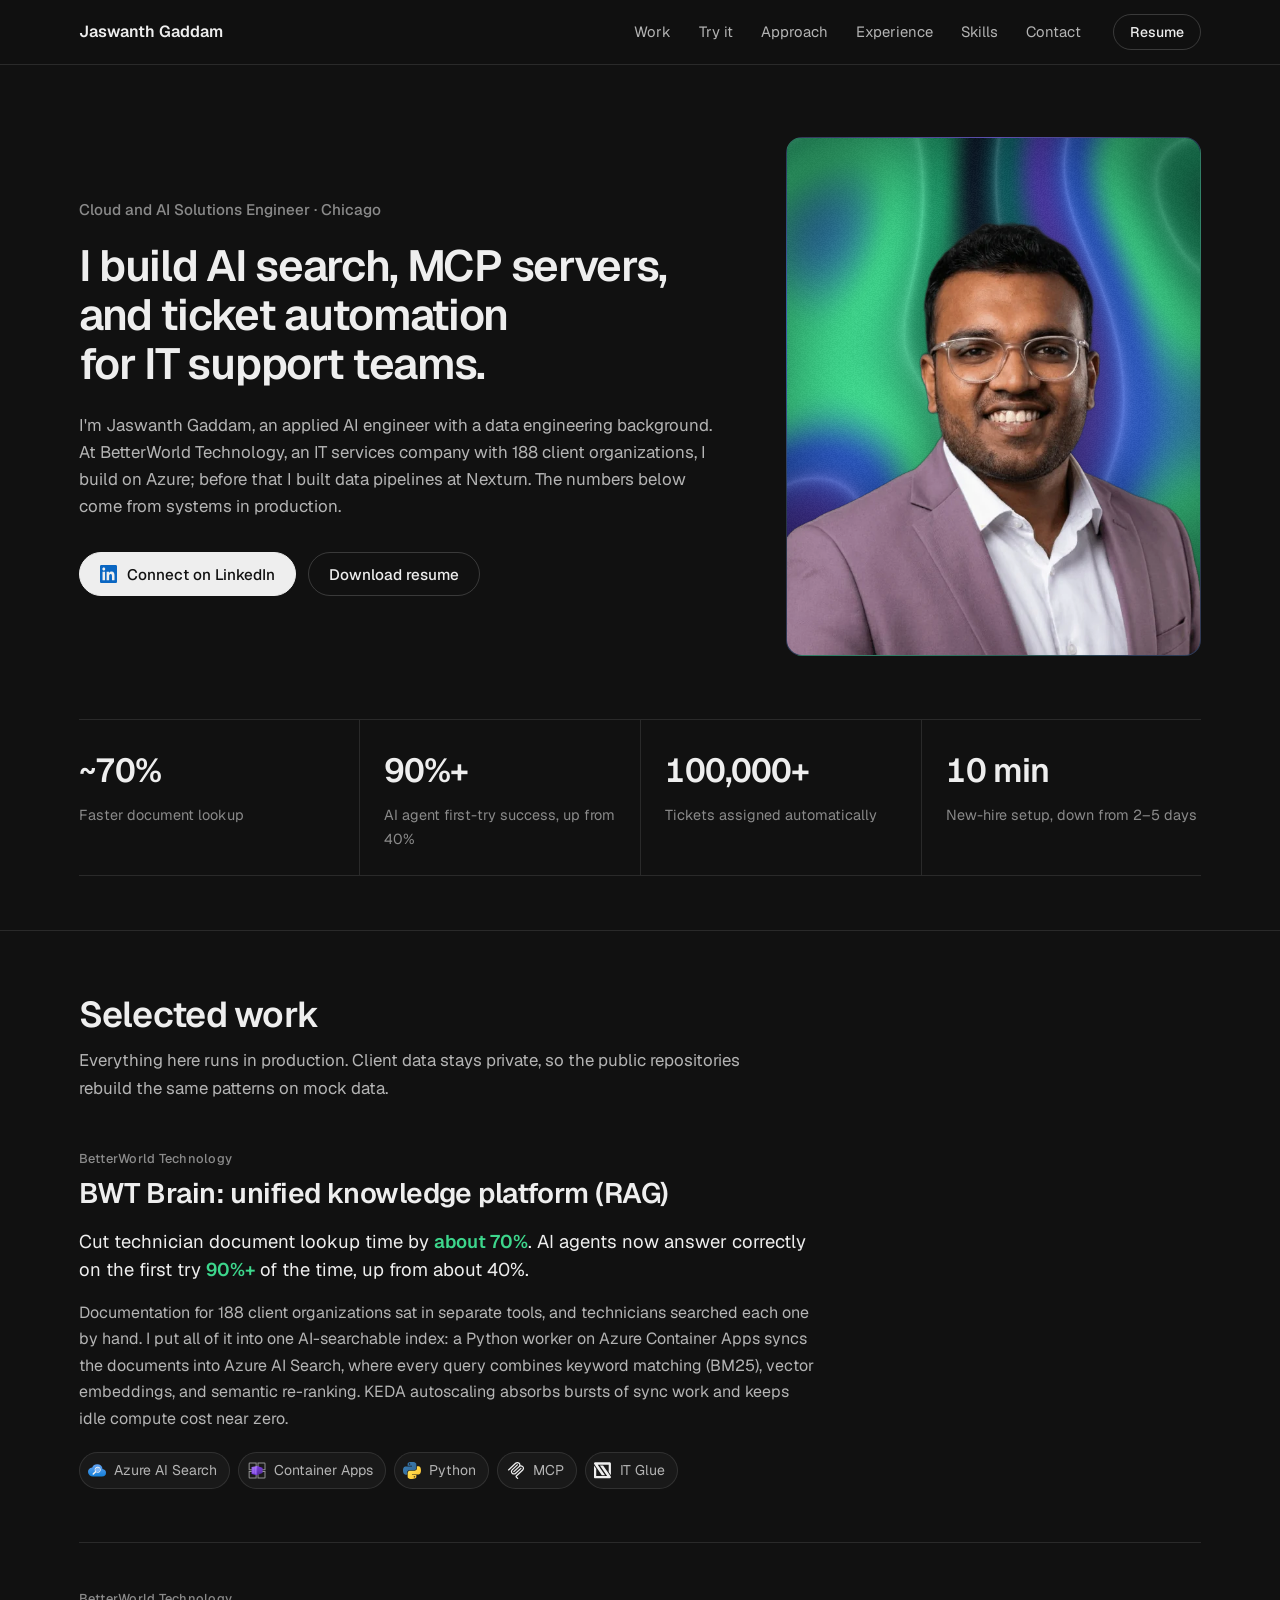
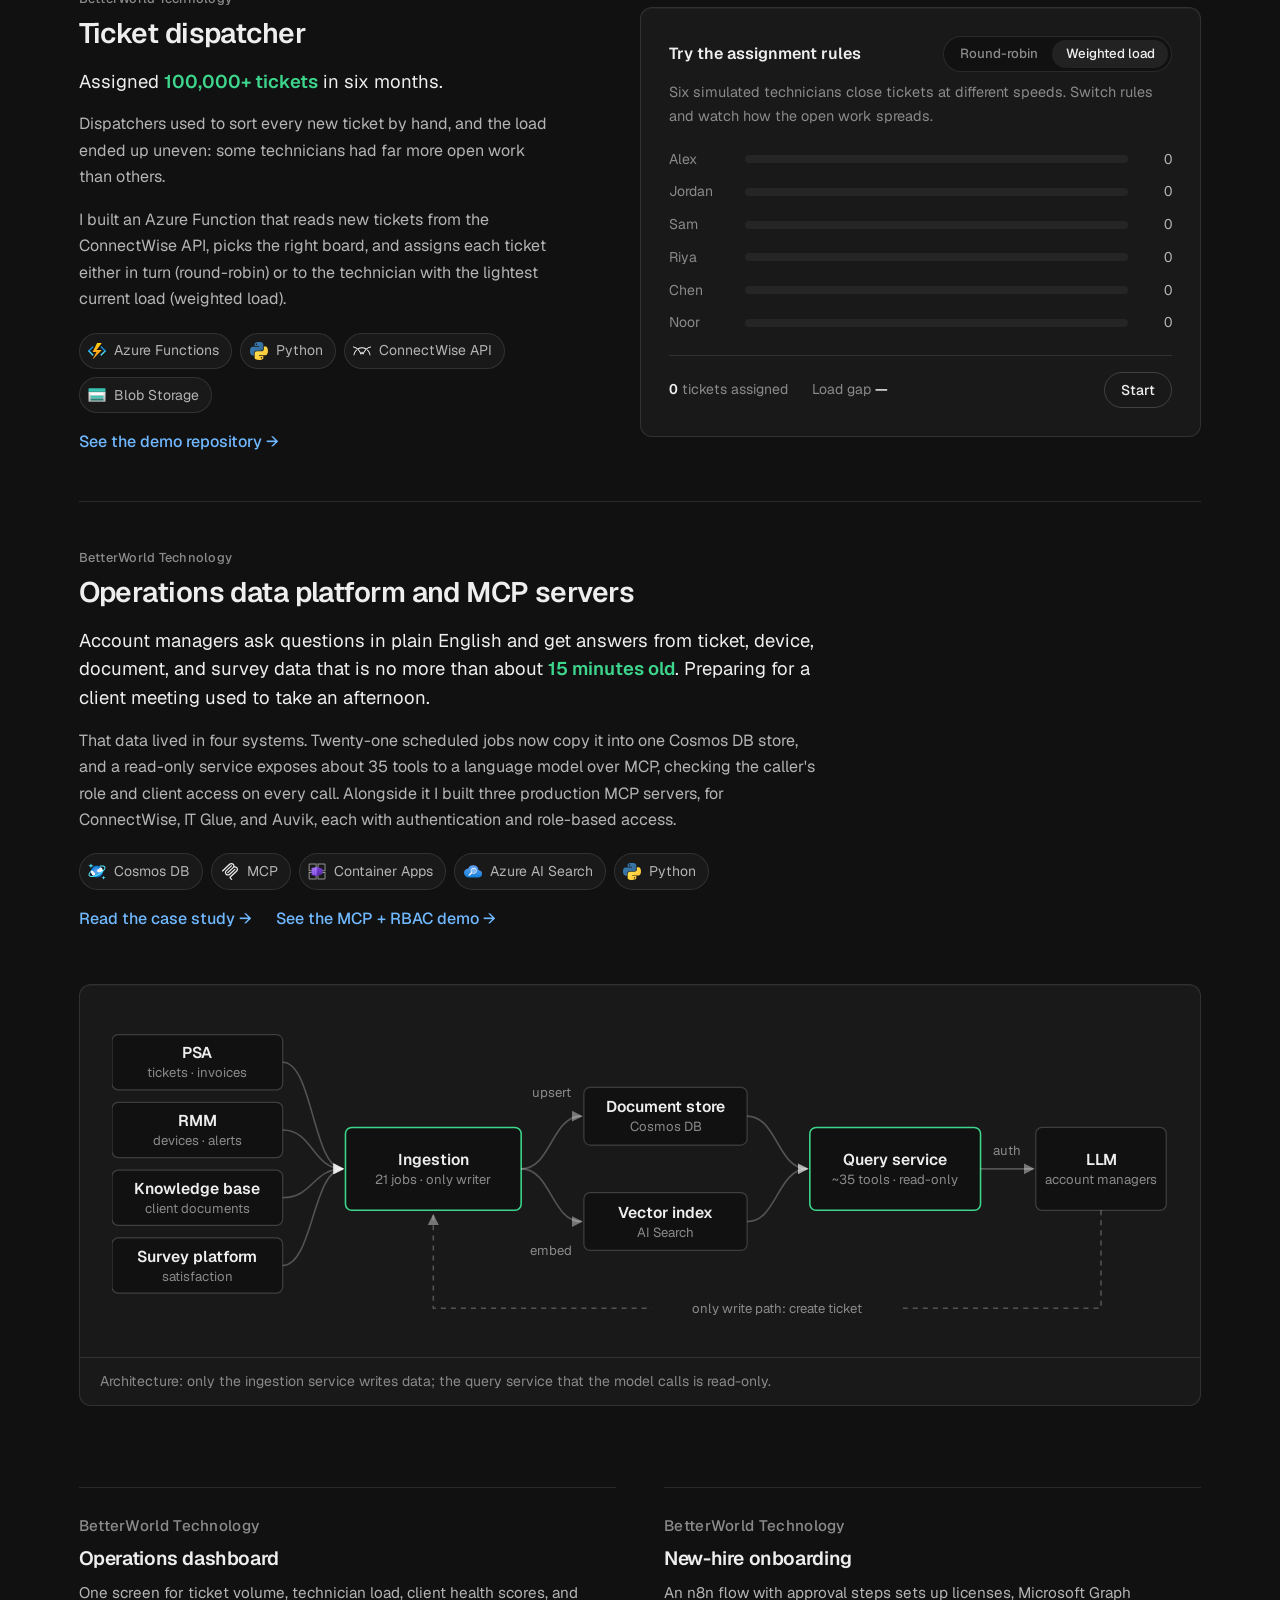
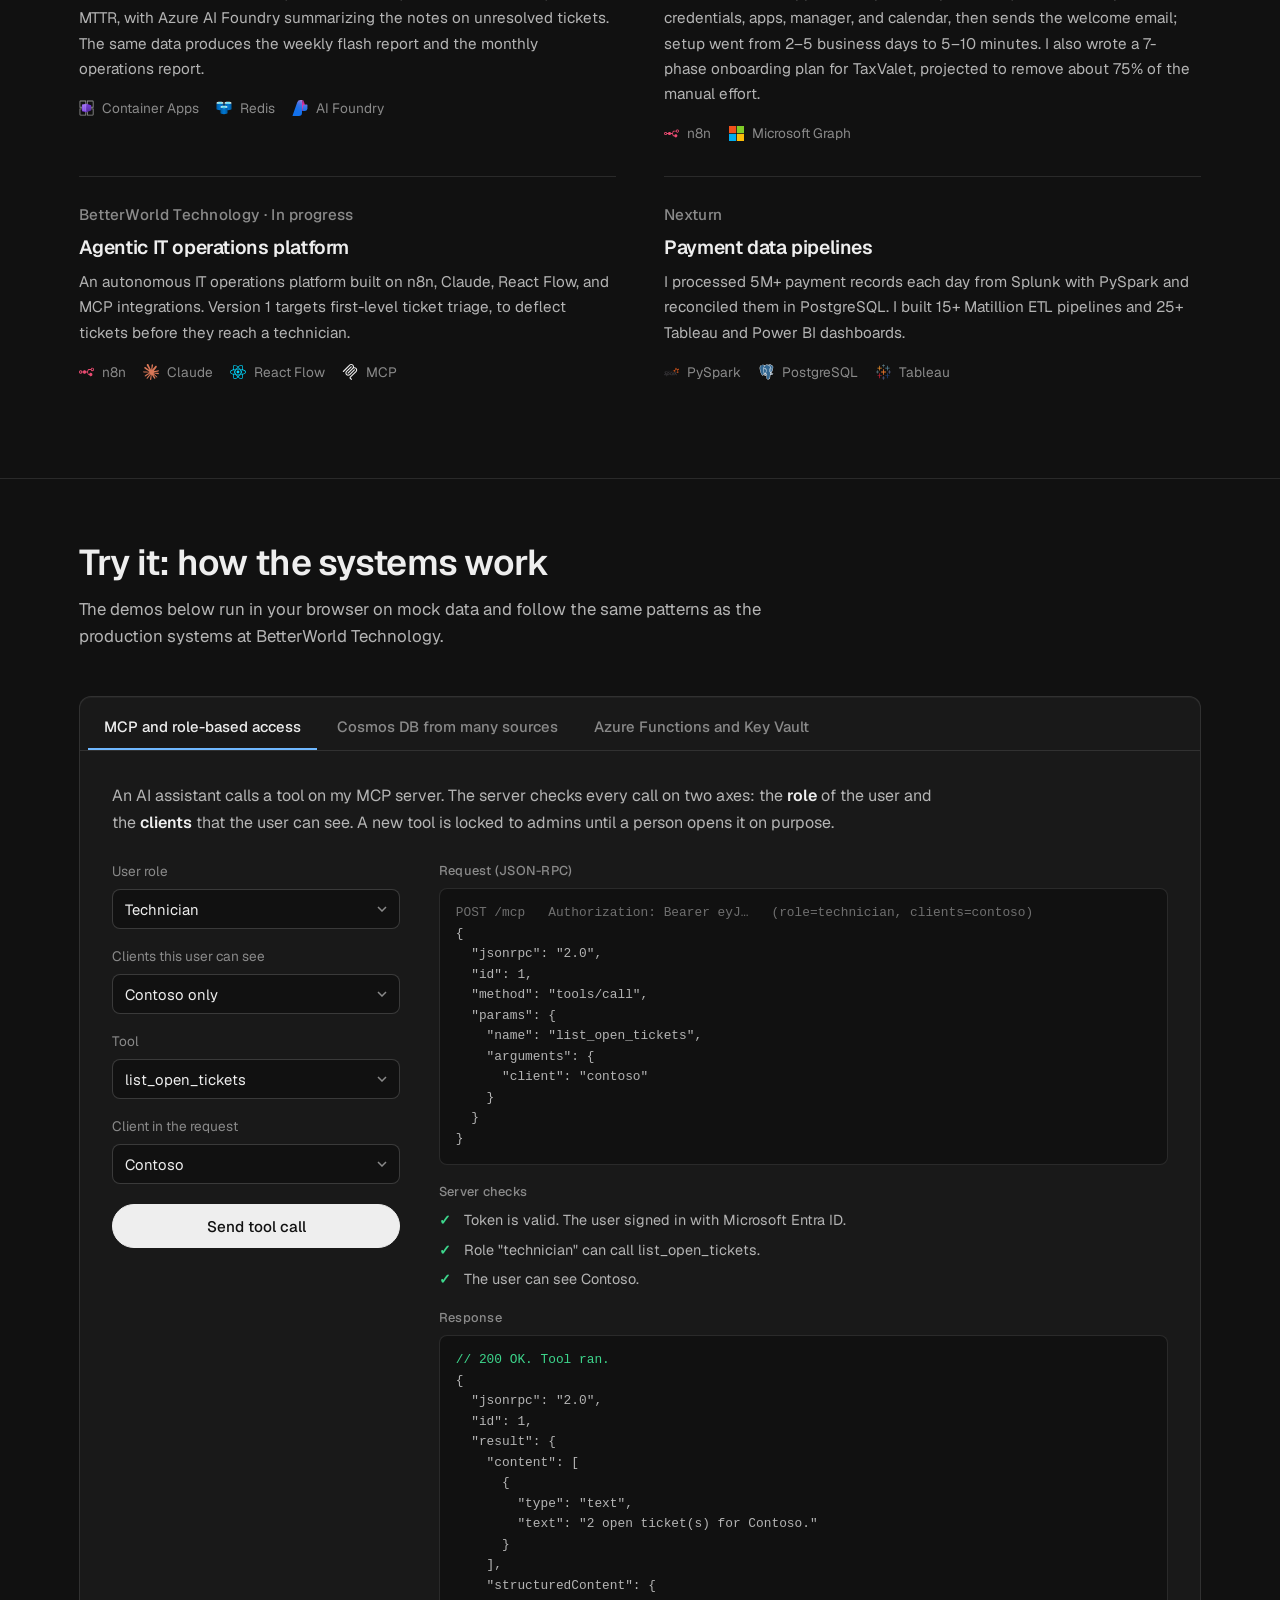
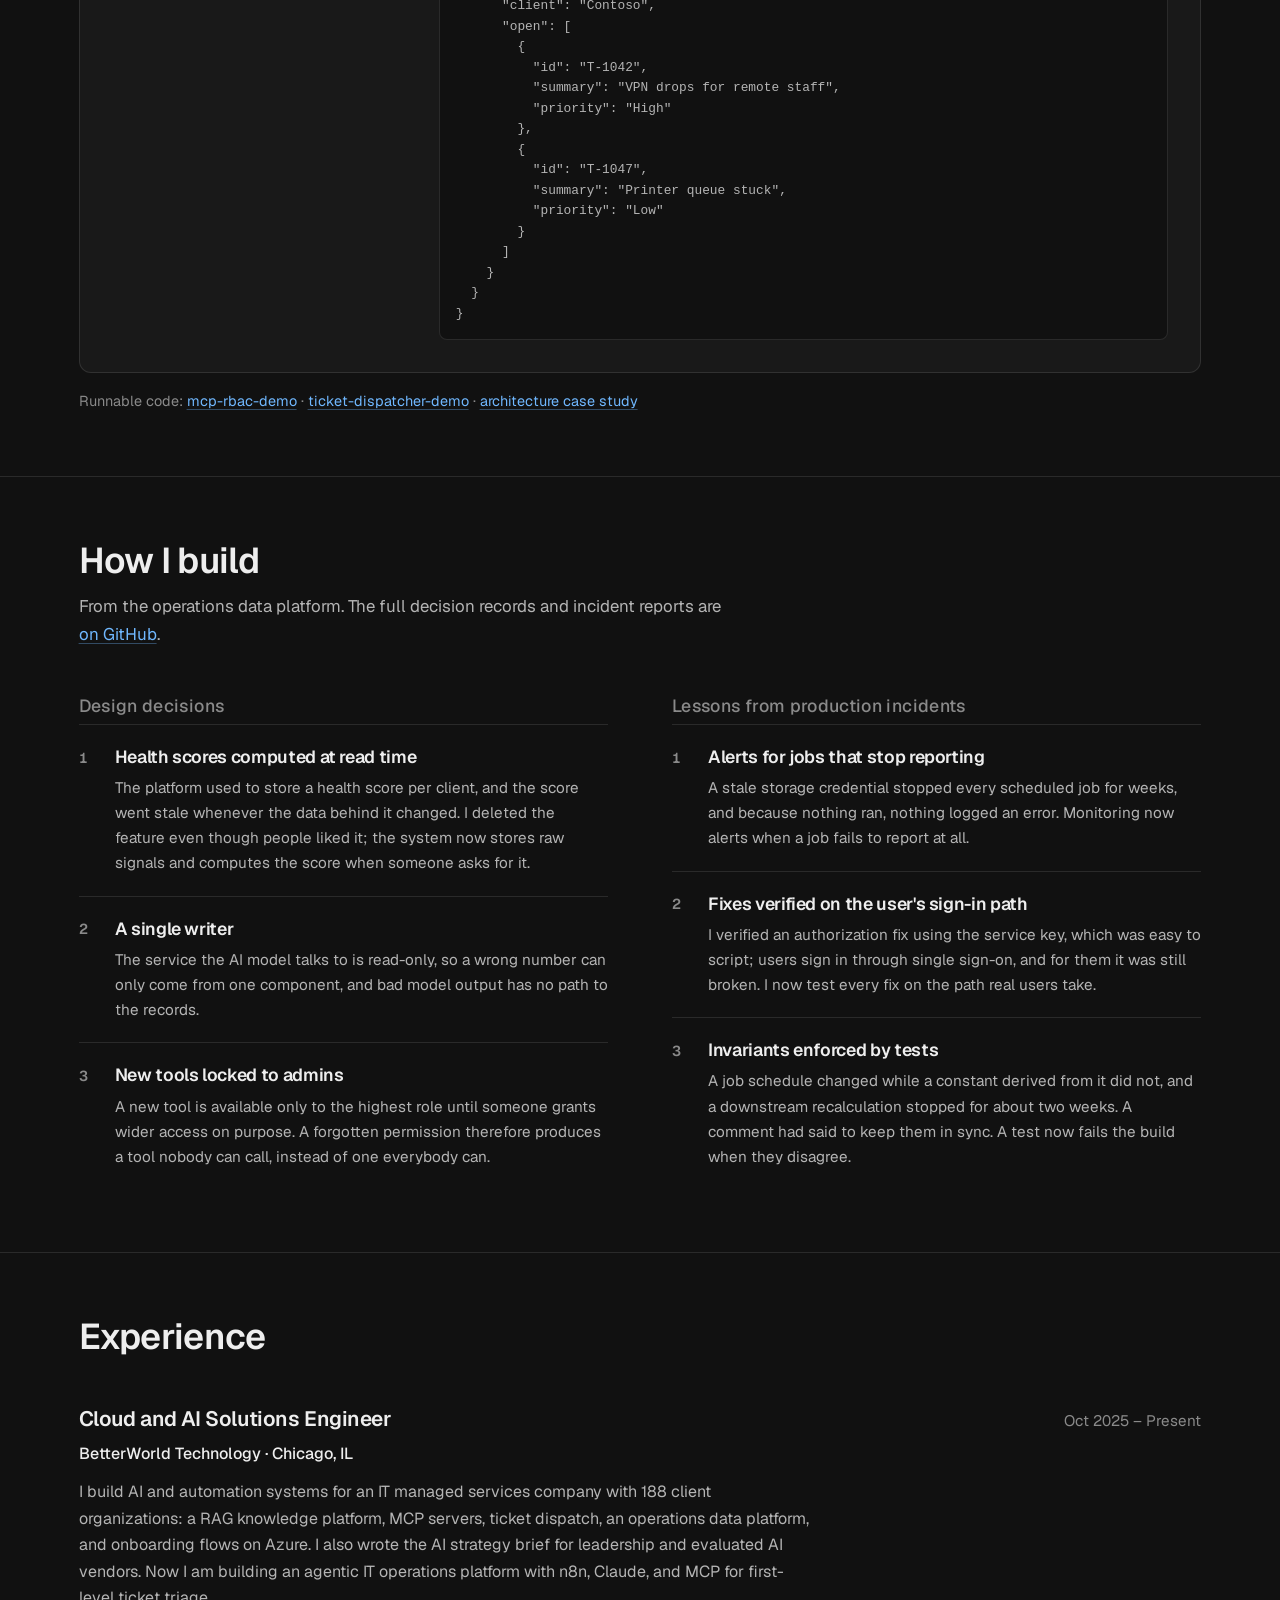
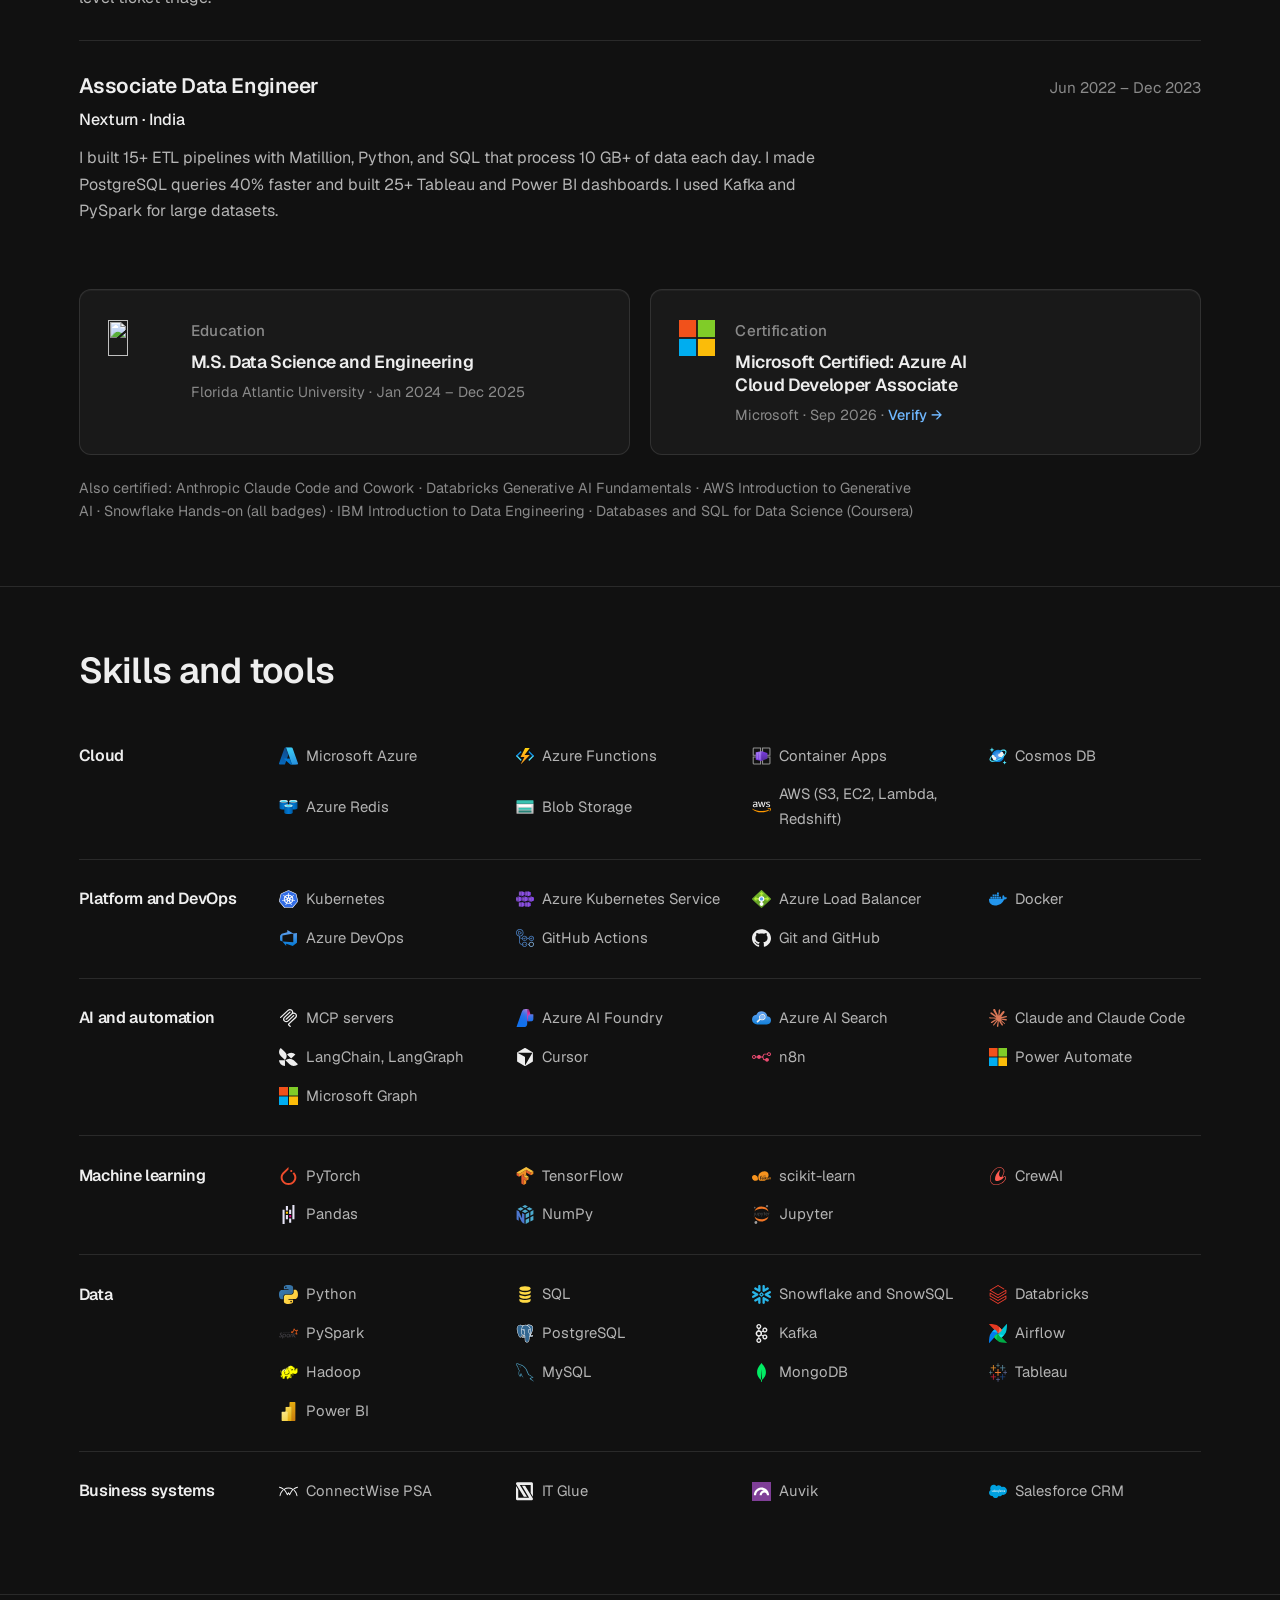
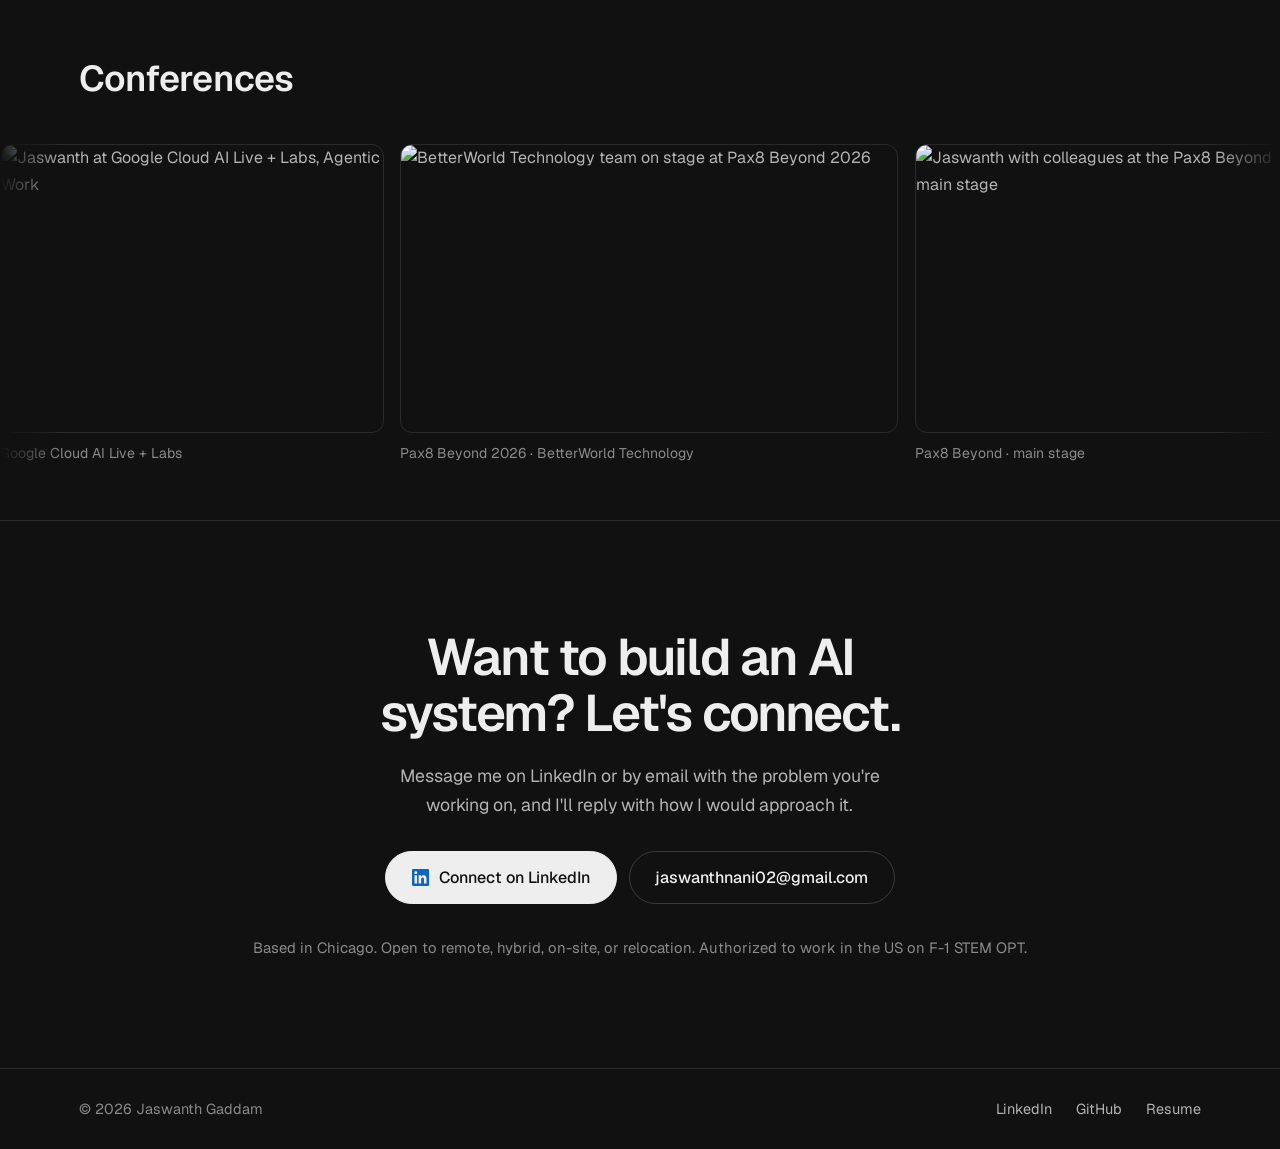
==== commit 357b3cfc: "Add blue as the third color, for links and focus. Each color now has one job: grays for text and sur" ====
--- a/index.html
+++ b/index.html
@@ -396,7 +396,7 @@
           <div>
             <p class="project-tag">Certification</p>
             <h3>Microsoft Certified: Azure AI Cloud Developer Associate</h3>
-            <p>Microsoft · Sep 2026 · Verify →</p>
+            <p>Microsoft · Sep 2026 · <span class="cred-verify">Verify →</span></p>
           </div>
         </a>
       </div>
--- a/styles.css
+++ b/styles.css
@@ -20,7 +20,9 @@
   --fg: #eeeeee;
   --fg-2: #b4b4b4;
   --fg-3: #8a8a8a;
-  --accent: #3dd68c;
+  --accent: #3dd68c;   /* green: results and live status */
+  --link: #70b8ff;     /* blue: links, focus, selected tabs (Radix blue-dark 11) */
+  --link-hover: #9ccbff;
   --warn: #ffb224;
   --r: 0.75rem;
   --sans: 'Geist', -apple-system, BlinkMacSystemFont, 'Segoe UI', Helvetica, Arial, sans-serif;
@@ -54,9 +56,9 @@
 p { margin: 0 0 1rem; text-wrap: pretty; }
 p:last-child { margin-bottom: 0; }
 img { max-width: 100%; }
-a { color: var(--fg); text-decoration-color: var(--line-2); text-underline-offset: 0.2em; }
-a:hover { text-decoration-color: var(--fg); }
-:focus-visible { outline: 2px solid var(--accent); outline-offset: 3px; border-radius: 4px; }
+a { color: var(--link); text-decoration-color: rgba(112, 184, 255, .35); text-underline-offset: 0.2em; }
+a:hover { color: var(--link-hover); text-decoration-color: currentColor; }
+:focus-visible { outline: 2px solid var(--link); outline-offset: 3px; border-radius: 4px; }
 
 .wrap { width: 100%; max-width: var(--wrap); margin: 0 auto; padding: 0 var(--gutter); }
 .skip { position: absolute; left: -999px; }
@@ -79,8 +81,8 @@
 .btn-lg { min-height: 3.25rem; padding: 0 1.6rem; font-size: 1rem; }
 .actions { display: flex; flex-wrap: wrap; gap: 0.75rem; margin-top: 2rem; }
 .actions--center { justify-content: center; }
-.link { display: inline-block; margin-top: 0.5rem; font-weight: 500; text-decoration: none; color: var(--fg); }
-.link:hover { color: var(--accent); }
+.link { display: inline-block; margin-top: 0.5rem; font-weight: 500; text-decoration: none; color: var(--link); }
+.link:hover { color: var(--link-hover); }
 .links-row { display: flex; flex-wrap: wrap; gap: 0.25rem 1.5rem; }
 
 /* ---------- Navigation ---------- */
@@ -232,7 +234,7 @@
   background: none; border: 0; border-bottom: 2px solid transparent; cursor: pointer; white-space: nowrap;
 }
 .lab-tabs [role="tab"]:hover { color: var(--fg); }
-.lab-tabs [role="tab"][aria-selected="true"] { color: var(--fg); border-bottom-color: var(--accent); }
+.lab-tabs [role="tab"][aria-selected="true"] { color: var(--fg); border-bottom-color: var(--link); }
 .lab-pane { padding: clamp(1.25rem, 3vw, 2rem); }
 .lab-intro { max-width: 52rem; margin-bottom: 1.5rem; }
 .lab-intro b { color: var(--fg); font-weight: 600; }
@@ -245,7 +247,7 @@
   font: 0.925rem var(--sans); color: var(--fg); background: var(--bg) url("data:image/svg+xml,%3Csvg xmlns='http://www.w3.org/2000/svg' width='10' height='6'%3E%3Cpath d='M1 1l4 4 4-4' fill='none' stroke='%238a8a8a' stroke-width='1.5'/%3E%3C/svg%3E") no-repeat right 0.75rem center;
   border: 1px solid var(--line-2); border-radius: 0.5rem; appearance: none; cursor: pointer;
 }
-.lab-form select:focus-visible { outline: 2px solid var(--accent); outline-offset: 2px; }
+.lab-form select:focus-visible { outline: 2px solid var(--link); outline-offset: 2px; }
 .lab-form .btn { margin-top: 0.25rem; }
 .lab-label { margin: 1rem 0 0.4rem; font-size: 0.8rem; font-weight: 500; letter-spacing: 0.02em; color: var(--fg-3); }
 .lab-out .lab-label:first-child { margin-top: 0; }
@@ -310,7 +312,8 @@
 .cred img { flex: none; width: auto; height: 2.25rem; margin-top: 0.15rem; }
 .cred h3 { font-size: 1.1rem; margin-bottom: 0.35rem; }
 .cred p:last-child { color: var(--fg-3); font-size: 0.9rem; }
-.cred-link:hover h3 { color: var(--accent); }
+.cred-link:hover h3 { color: var(--link-hover); }
+.cred-verify { color: var(--link); font-weight: 500; }
 
 /* ---------- Skills ---------- */
 .skills { display: grid; }
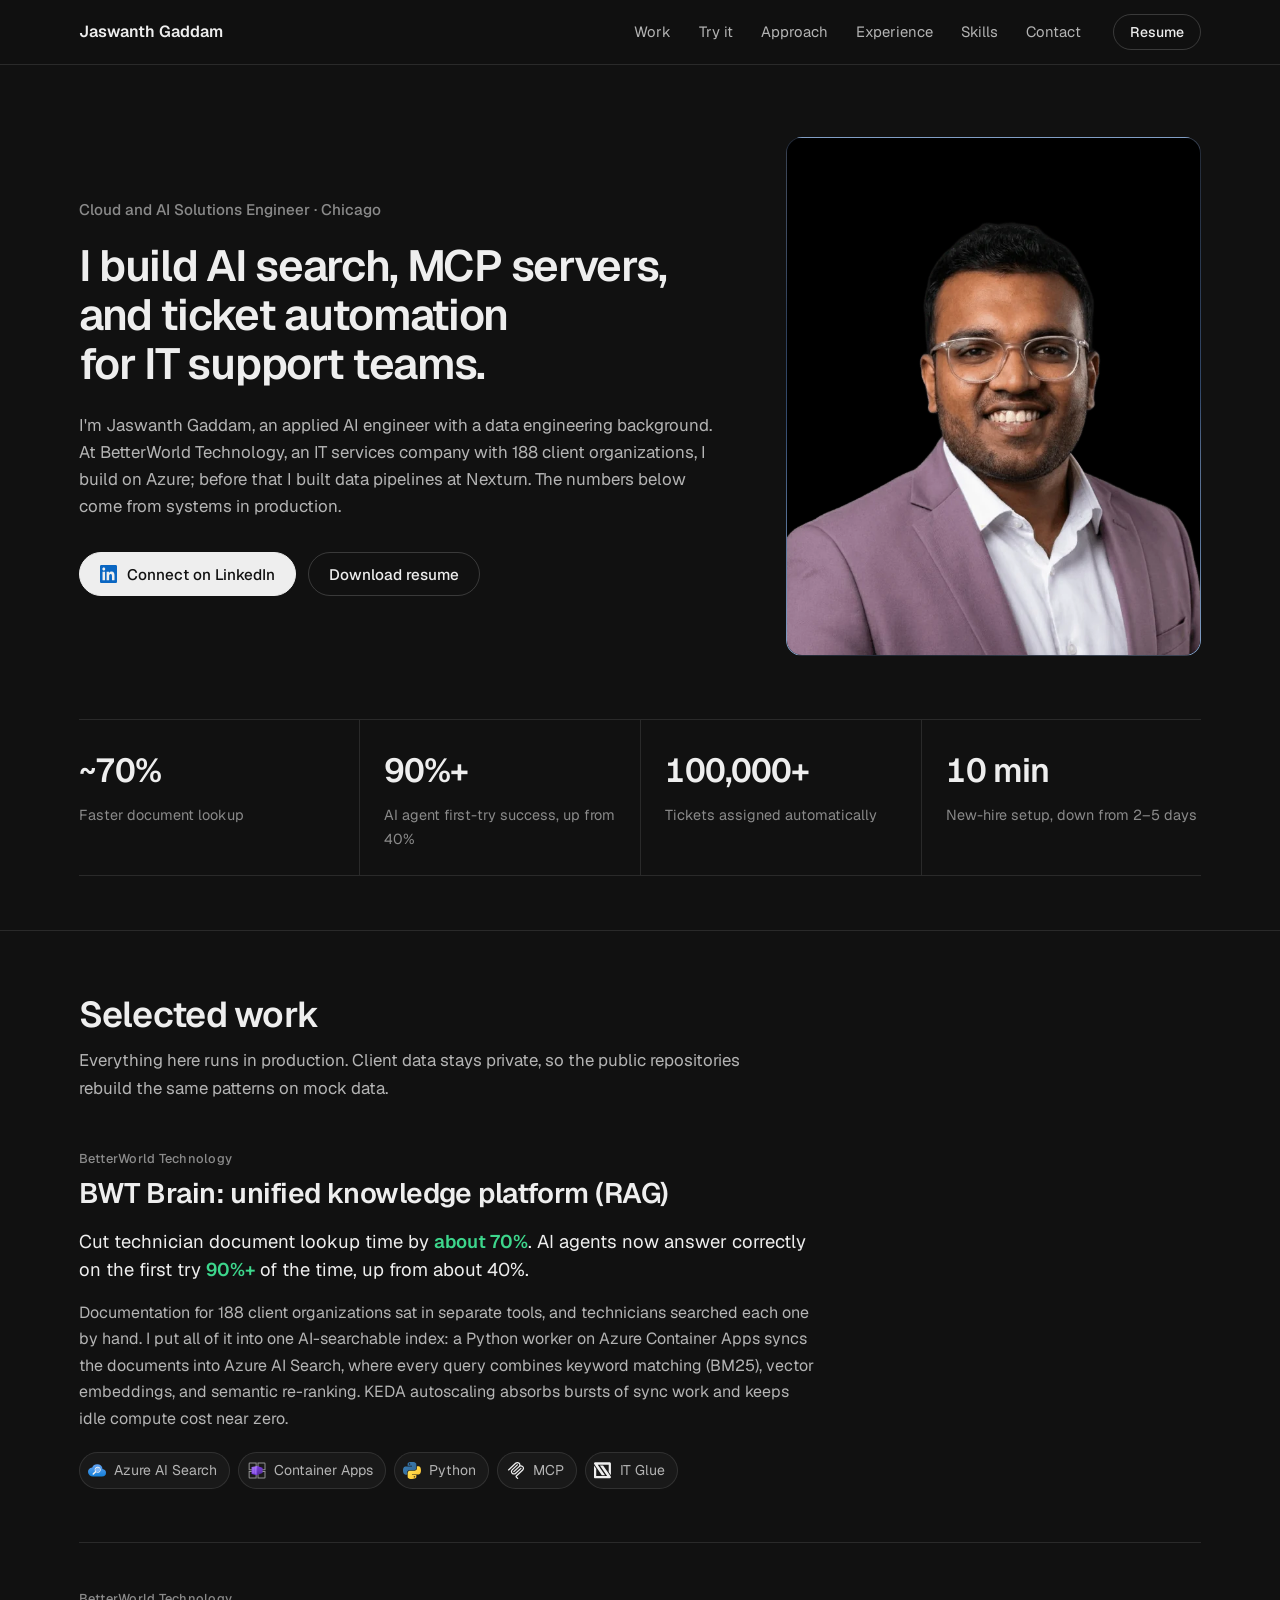
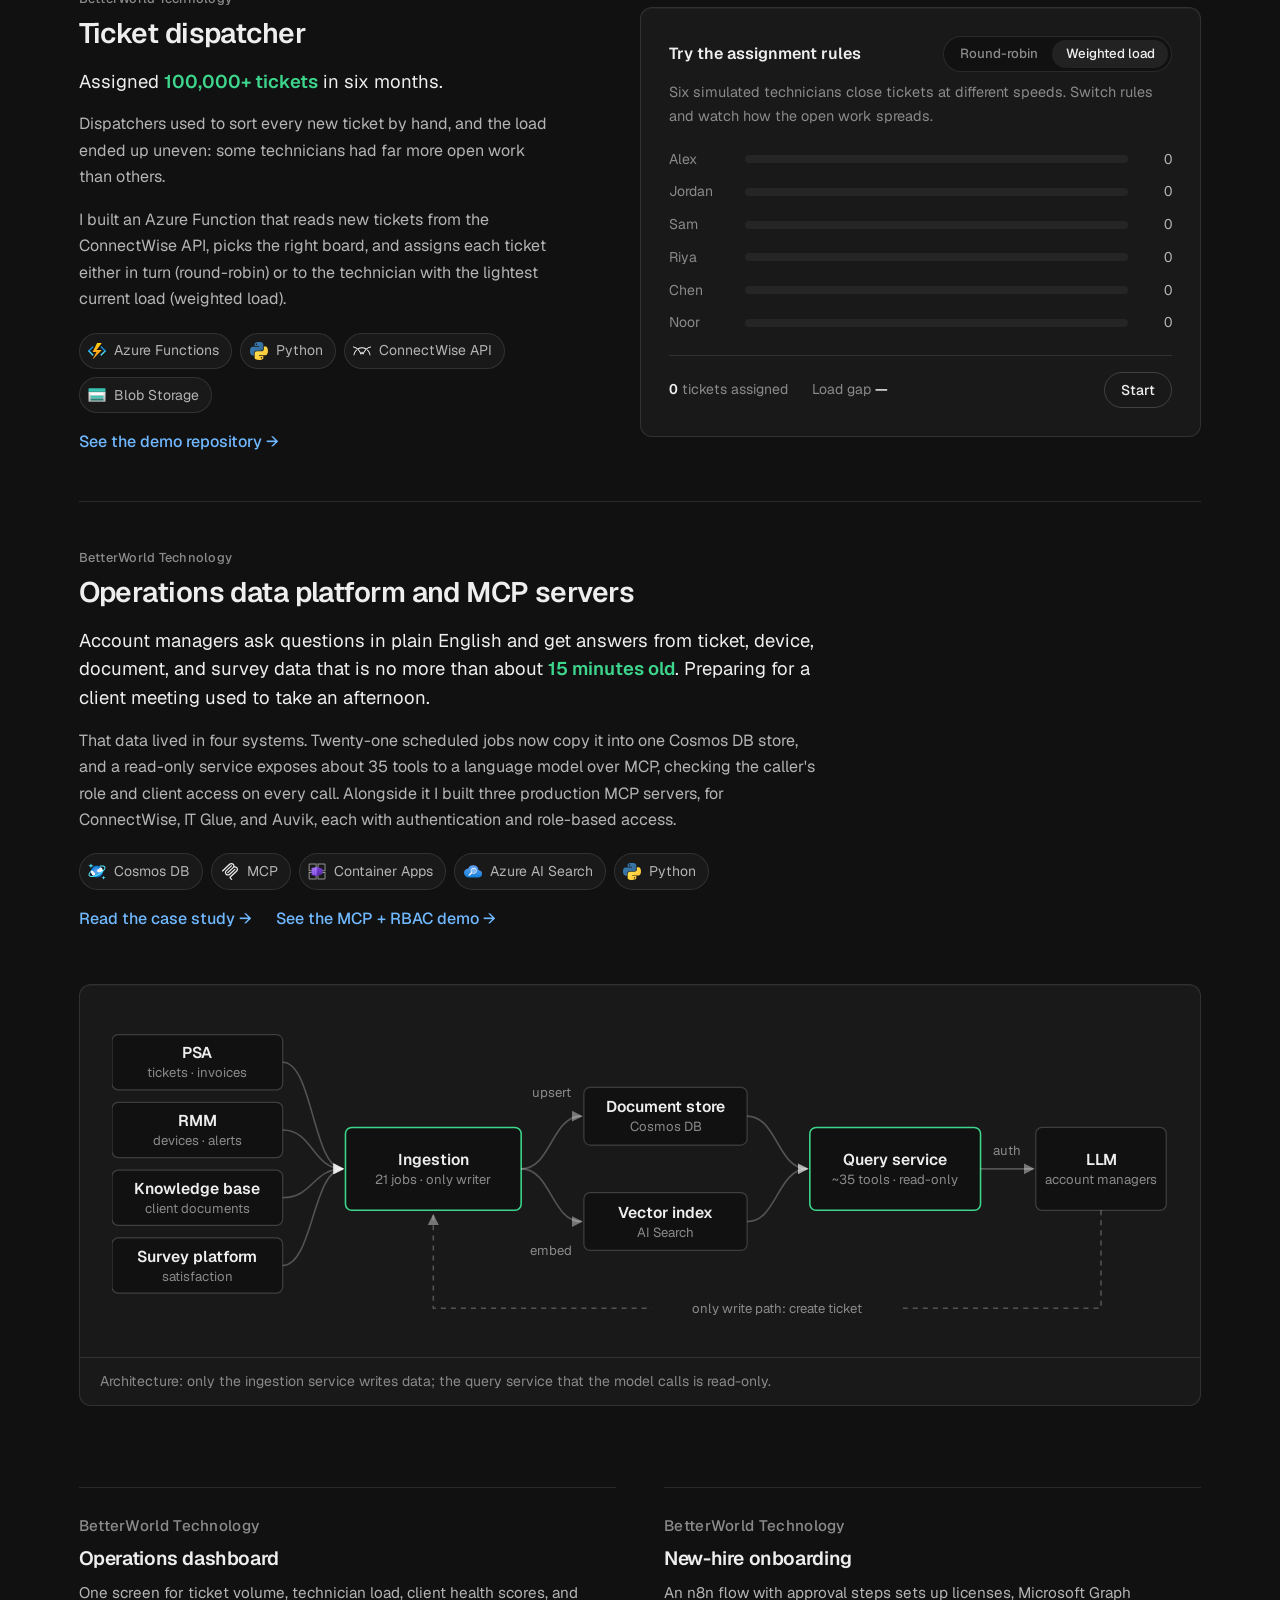
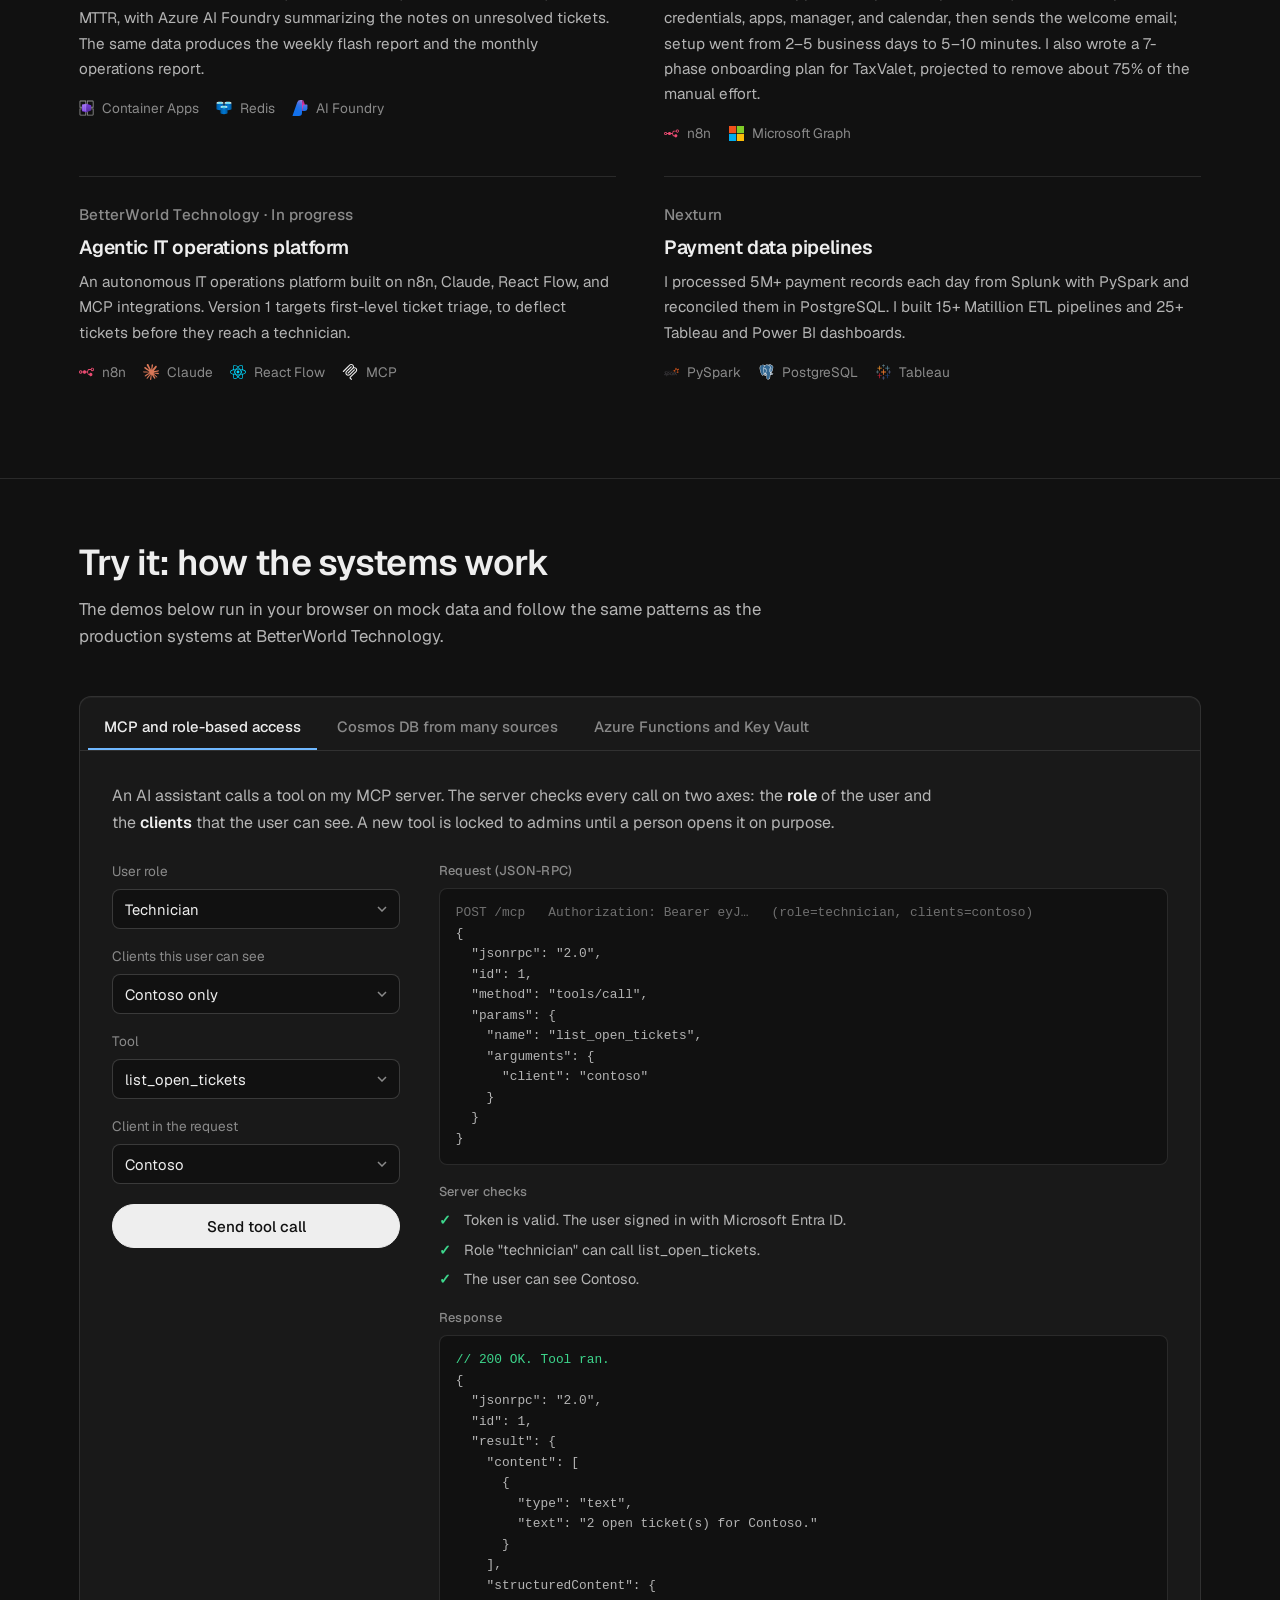
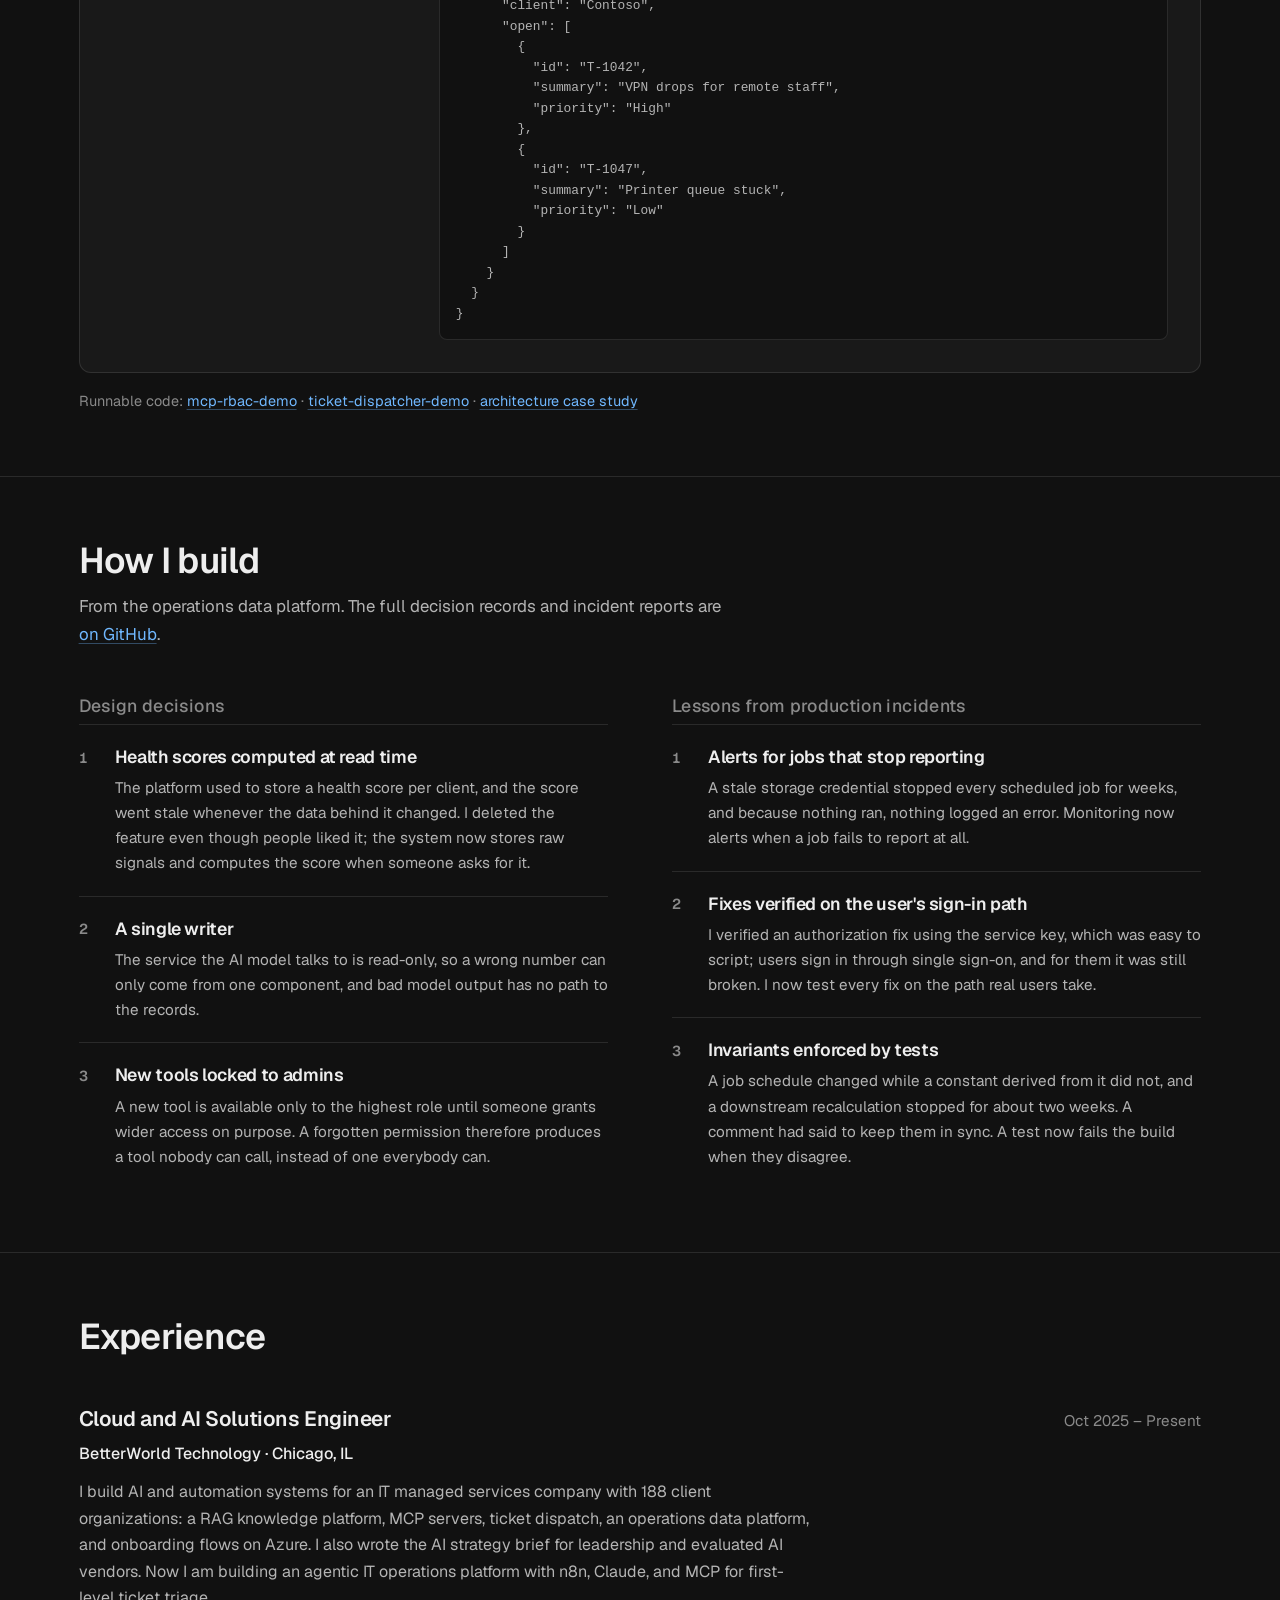
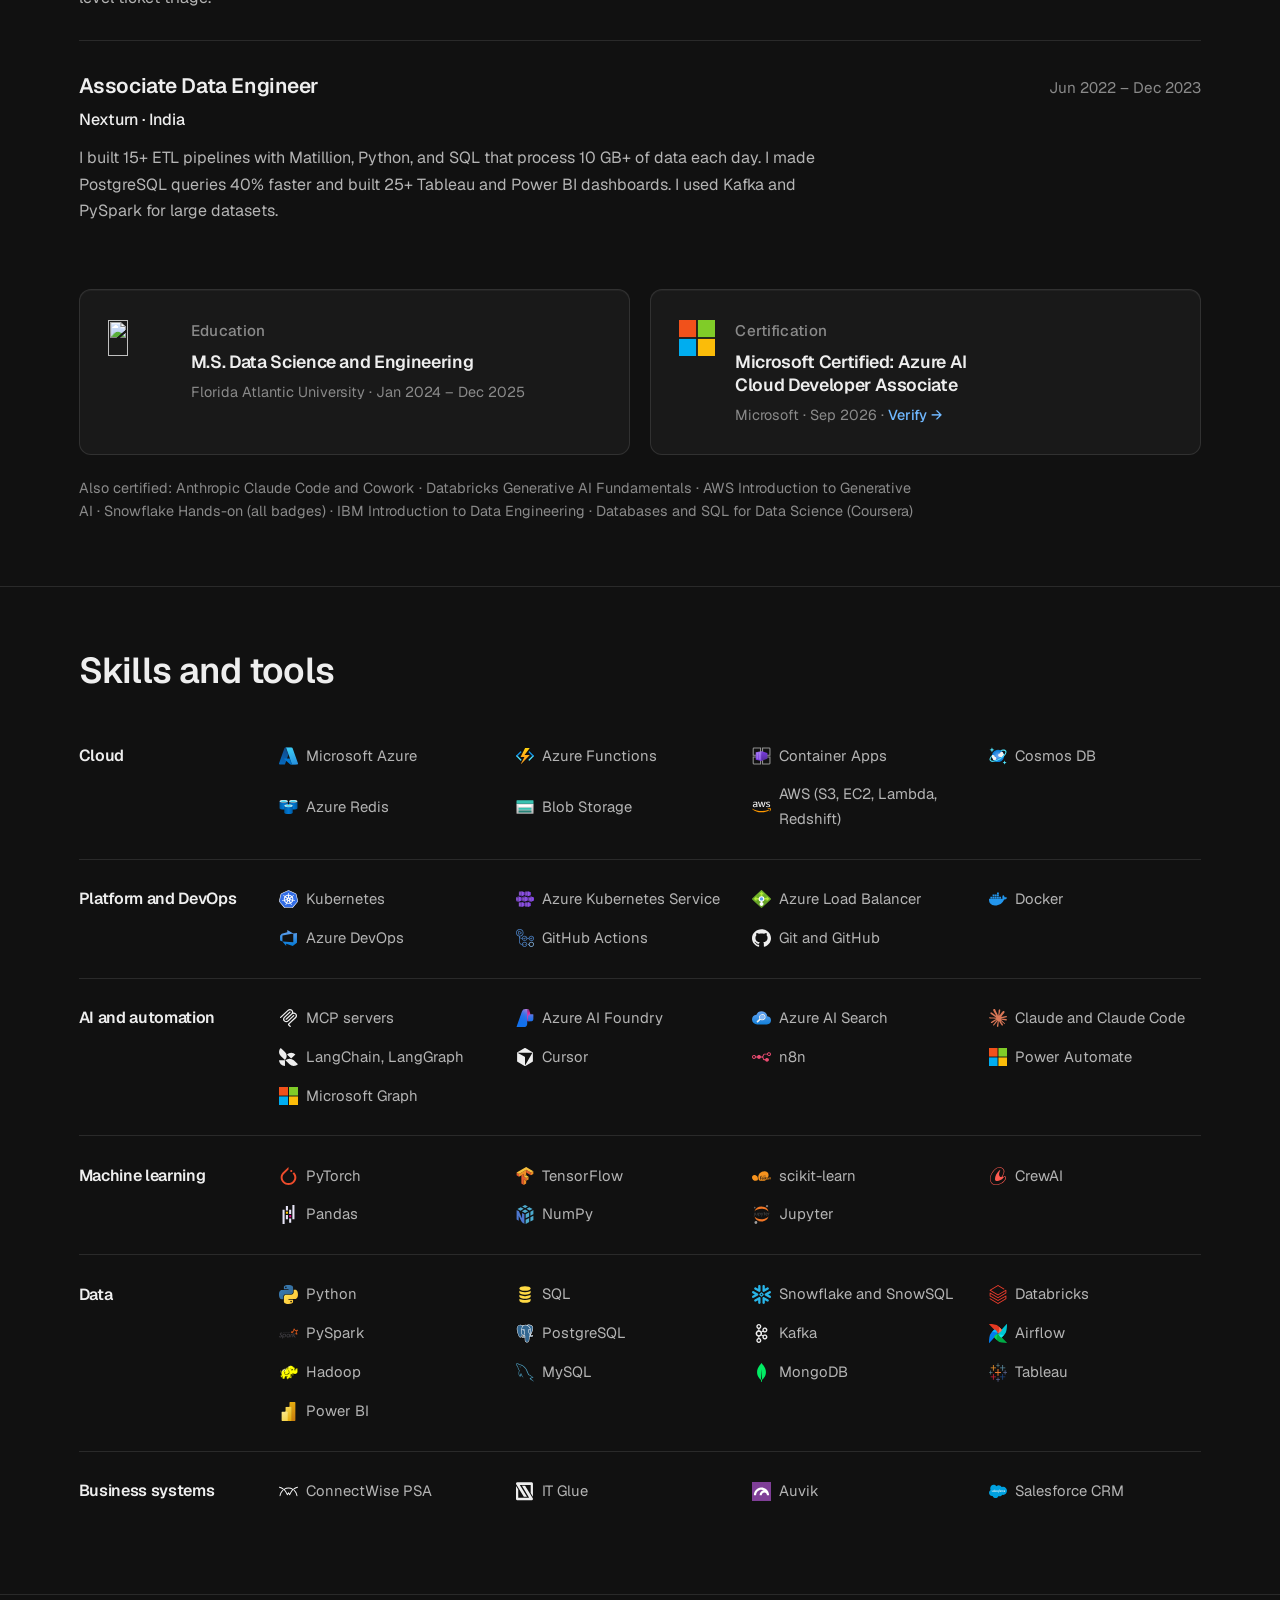
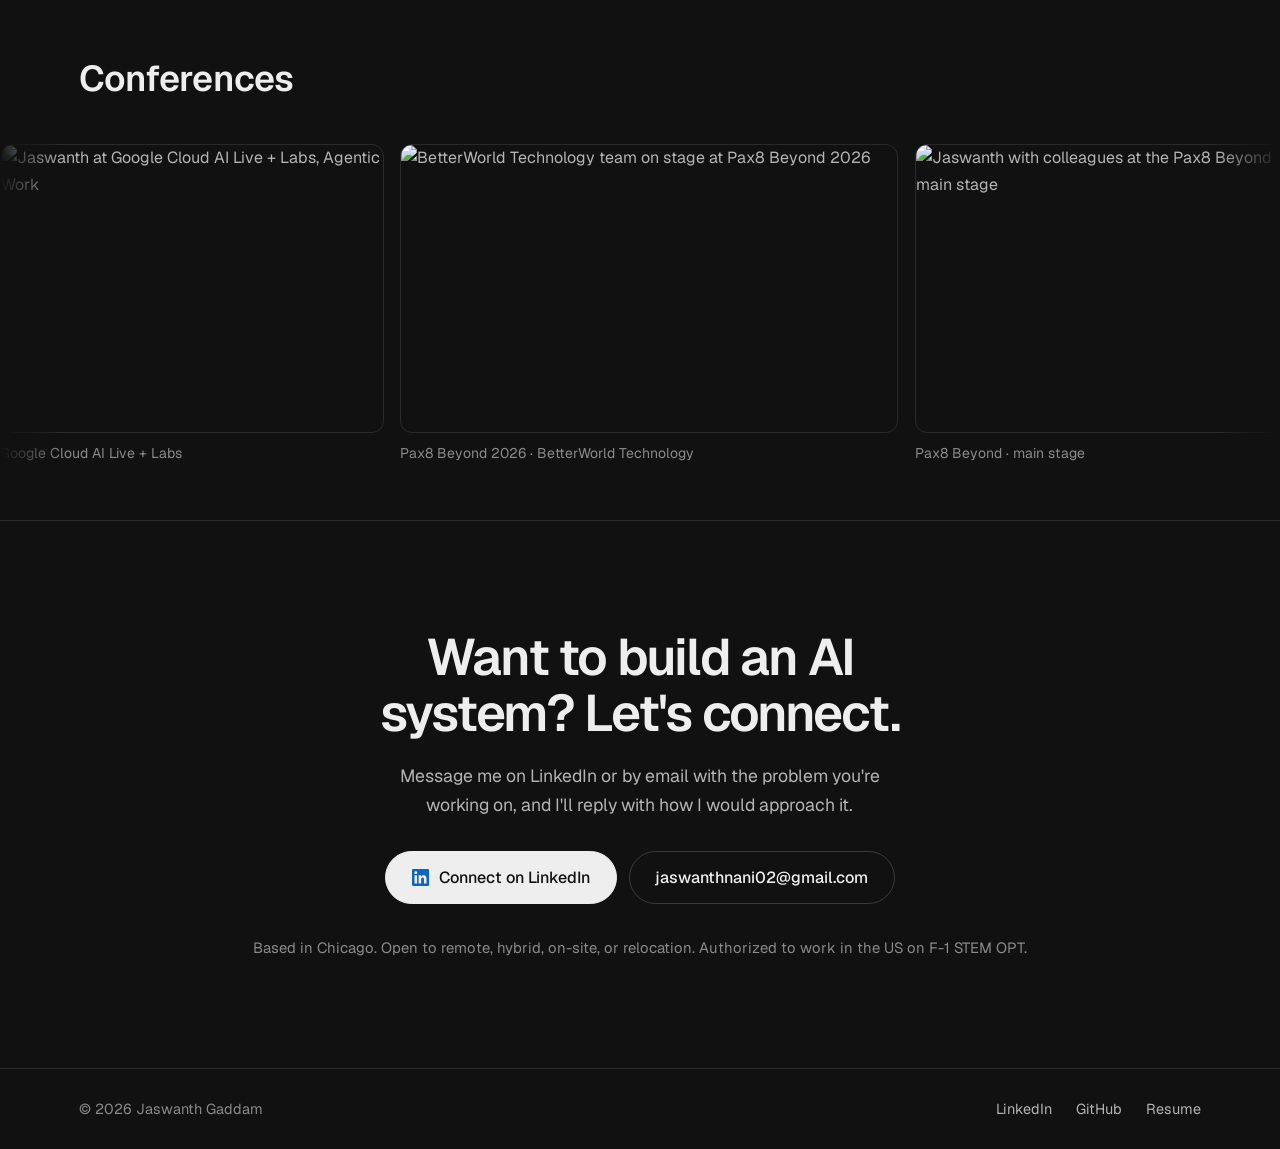
==== commit 4de206f5: "Replace the hero waves with a realistic cloud sky. - New original WebGL2 shader: twilight sky (deep " ====
--- a/index.html
+++ b/index.html
@@ -66,7 +66,7 @@
         </div>
       </div>
       <figure class="hero-stage">
-        <canvas class="hero-waves" aria-hidden="true"></canvas>
+        <canvas class="hero-sky" aria-hidden="true"></canvas>
         <img class="hero-person" src="portrait-cutout.webp" alt="Jaswanth Gaddam" width="684" height="678" fetchpriority="high">
       </figure>
     </div>
--- a/styles.css
+++ b/styles.css
@@ -104,20 +104,19 @@
 .eyebrow { color: var(--fg-3); font-weight: 500; font-size: 0.95rem; margin-bottom: 1.25rem; }
 .hero h1 { font-size: clamp(2rem, 3.4vw, 3.1rem); line-height: 1.12; letter-spacing: -0.03em; }
 .hero-sub { font-size: clamp(1.05rem, 1.3vw, 1.25rem); line-height: 1.6; margin-top: 1.5rem; max-width: 38em; }
-/* Hero stage: a WebGL wave field (script.js) behind a cut-out portrait. */
+/* Hero stage: a WebGL sky with drifting clouds (script.js) behind a cut-out portrait. */
 .hero-stage {
   position: relative; margin: 0; justify-self: end; width: 100%; max-width: 26rem;
   aspect-ratio: 4 / 5; overflow: hidden; isolation: isolate;
   border-radius: 1rem; border: 1px solid var(--line);
-  /* Fallback when WebGL2 is not available: a still gradient in the same colors. */
+  /* Fallback when WebGL2 is not available: a still twilight sky. */
   background:
-    radial-gradient(120% 80% at 20% 15%, #1f9d6b 0%, transparent 55%),
-    radial-gradient(90% 70% at 85% 35%, #2b59c3 0%, transparent 60%),
-    radial-gradient(100% 90% at 50% 100%, #4b3aa8 0%, transparent 60%),
-    #0d1b2a;
-}
-.hero-waves { position: absolute; inset: 0; width: 100%; height: 100%; display: block; opacity: 0; transition: opacity .8s ease; }
-.hero-waves.is-live { opacity: 1; }
+    radial-gradient(60% 40% at 80% 12%, rgba(160, 180, 215, .35) 0%, transparent 70%),
+    radial-gradient(80% 22% at 30% 62%, rgba(210, 220, 235, .28) 0%, transparent 70%),
+    linear-gradient(to bottom, #09111f 0%, #1c365e 55%, #7394bf 100%);
+}
+.hero-sky { position: absolute; inset: 0; width: 100%; height: 100%; display: block; opacity: 0; transition: opacity .8s ease; }
+.hero-sky.is-live { opacity: 1; }
 .hero-stage::after {
   /* Soft fade at the bottom so the portrait sits on the page, not on a box edge. */
   content: ""; position: absolute; inset: auto 0 0 0; height: 18%; z-index: 1;
@@ -420,7 +419,7 @@
   .ticker { overflow-x: auto; -webkit-mask-image: none; mask-image: none; }
   .ticker-track { animation: none; }
   .tick[aria-hidden="true"] { display: none; }
-  .hero-waves { transition: none; }
+  .hero-sky { transition: none; }
   .hello { transform: none; }
 }
 
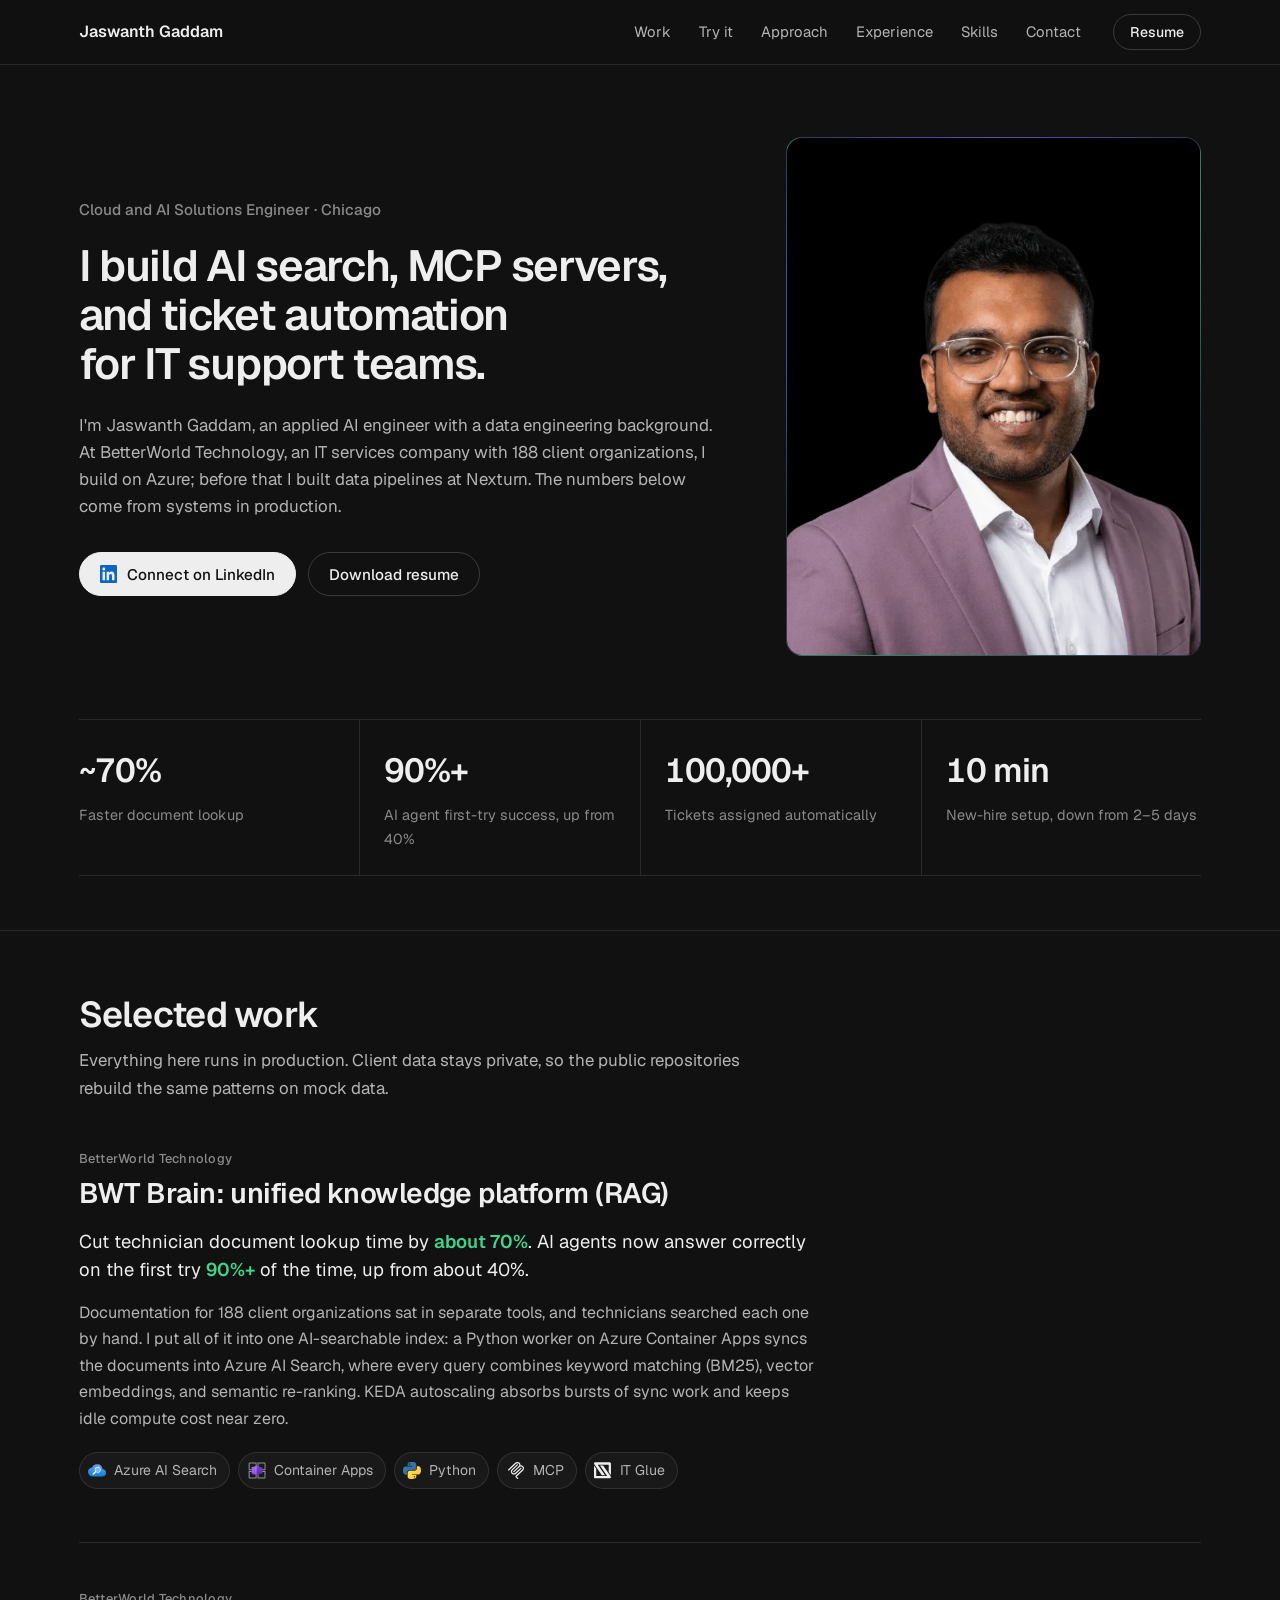
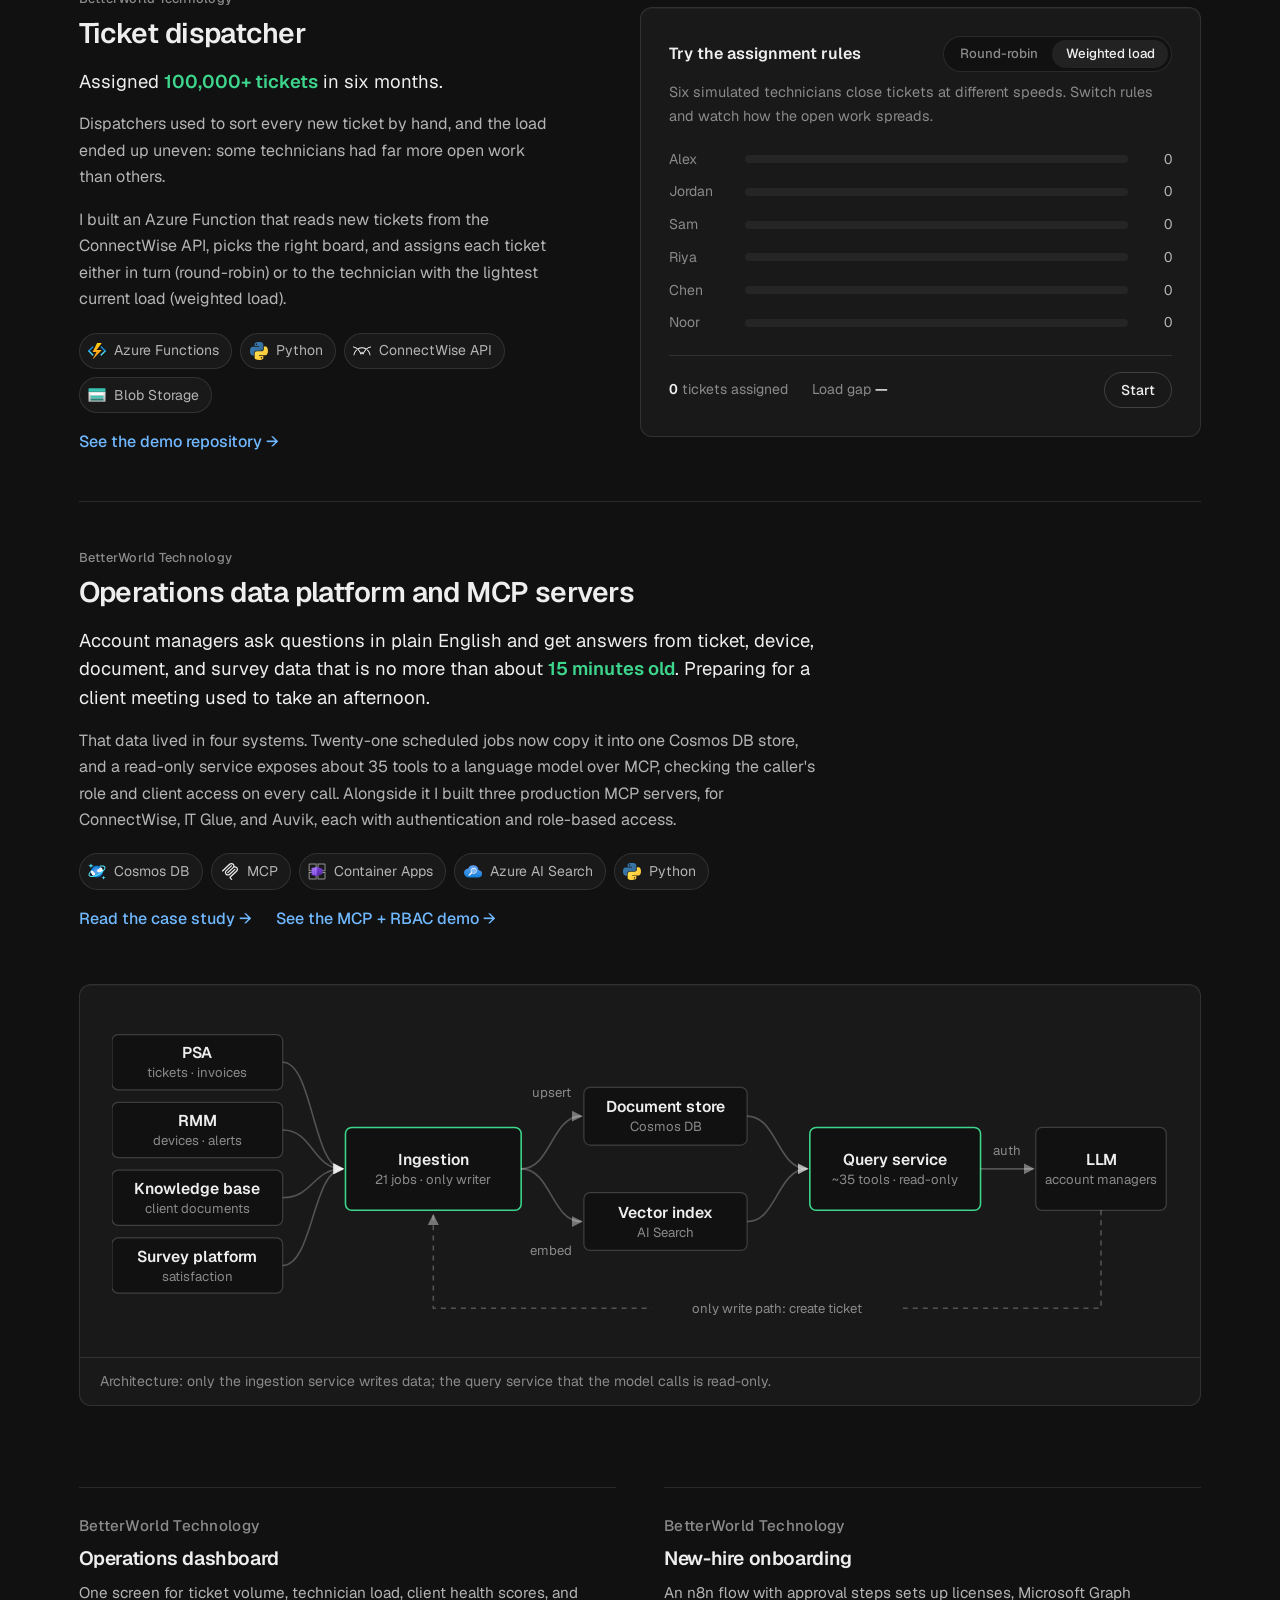
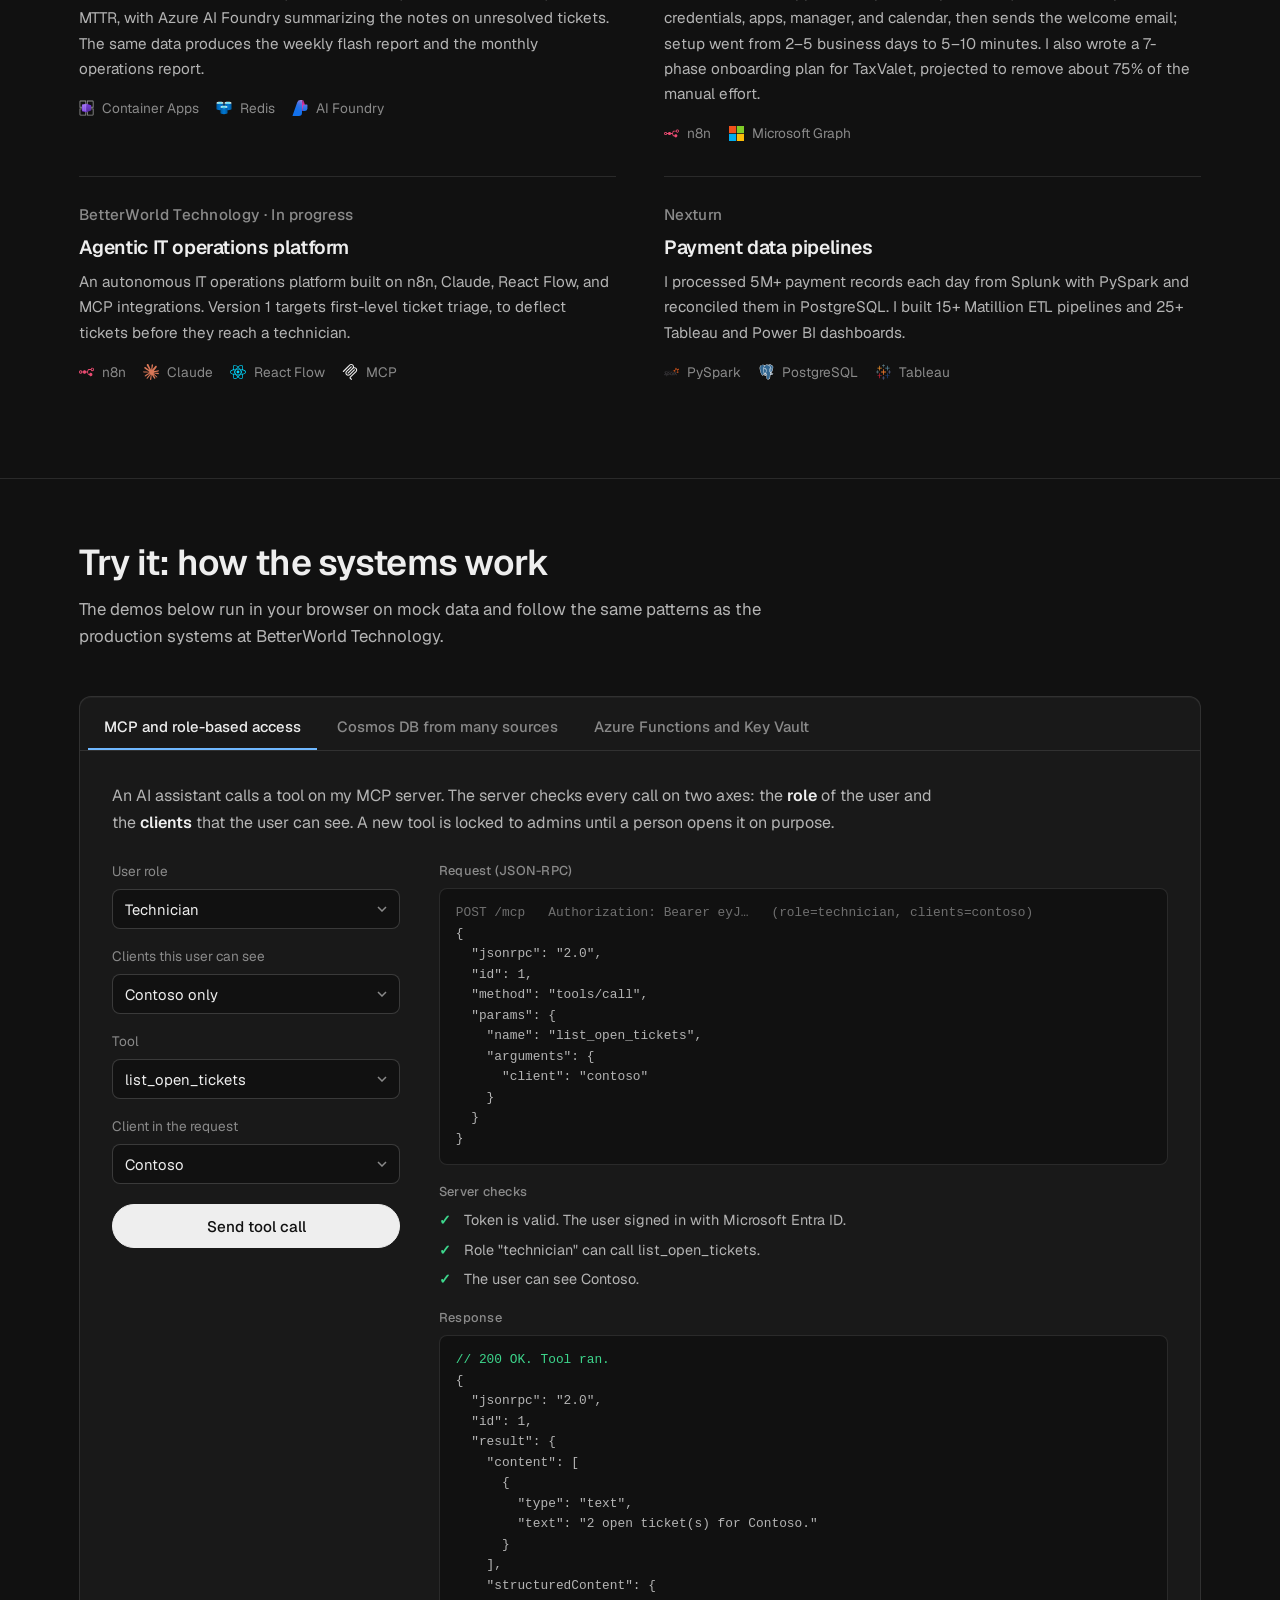
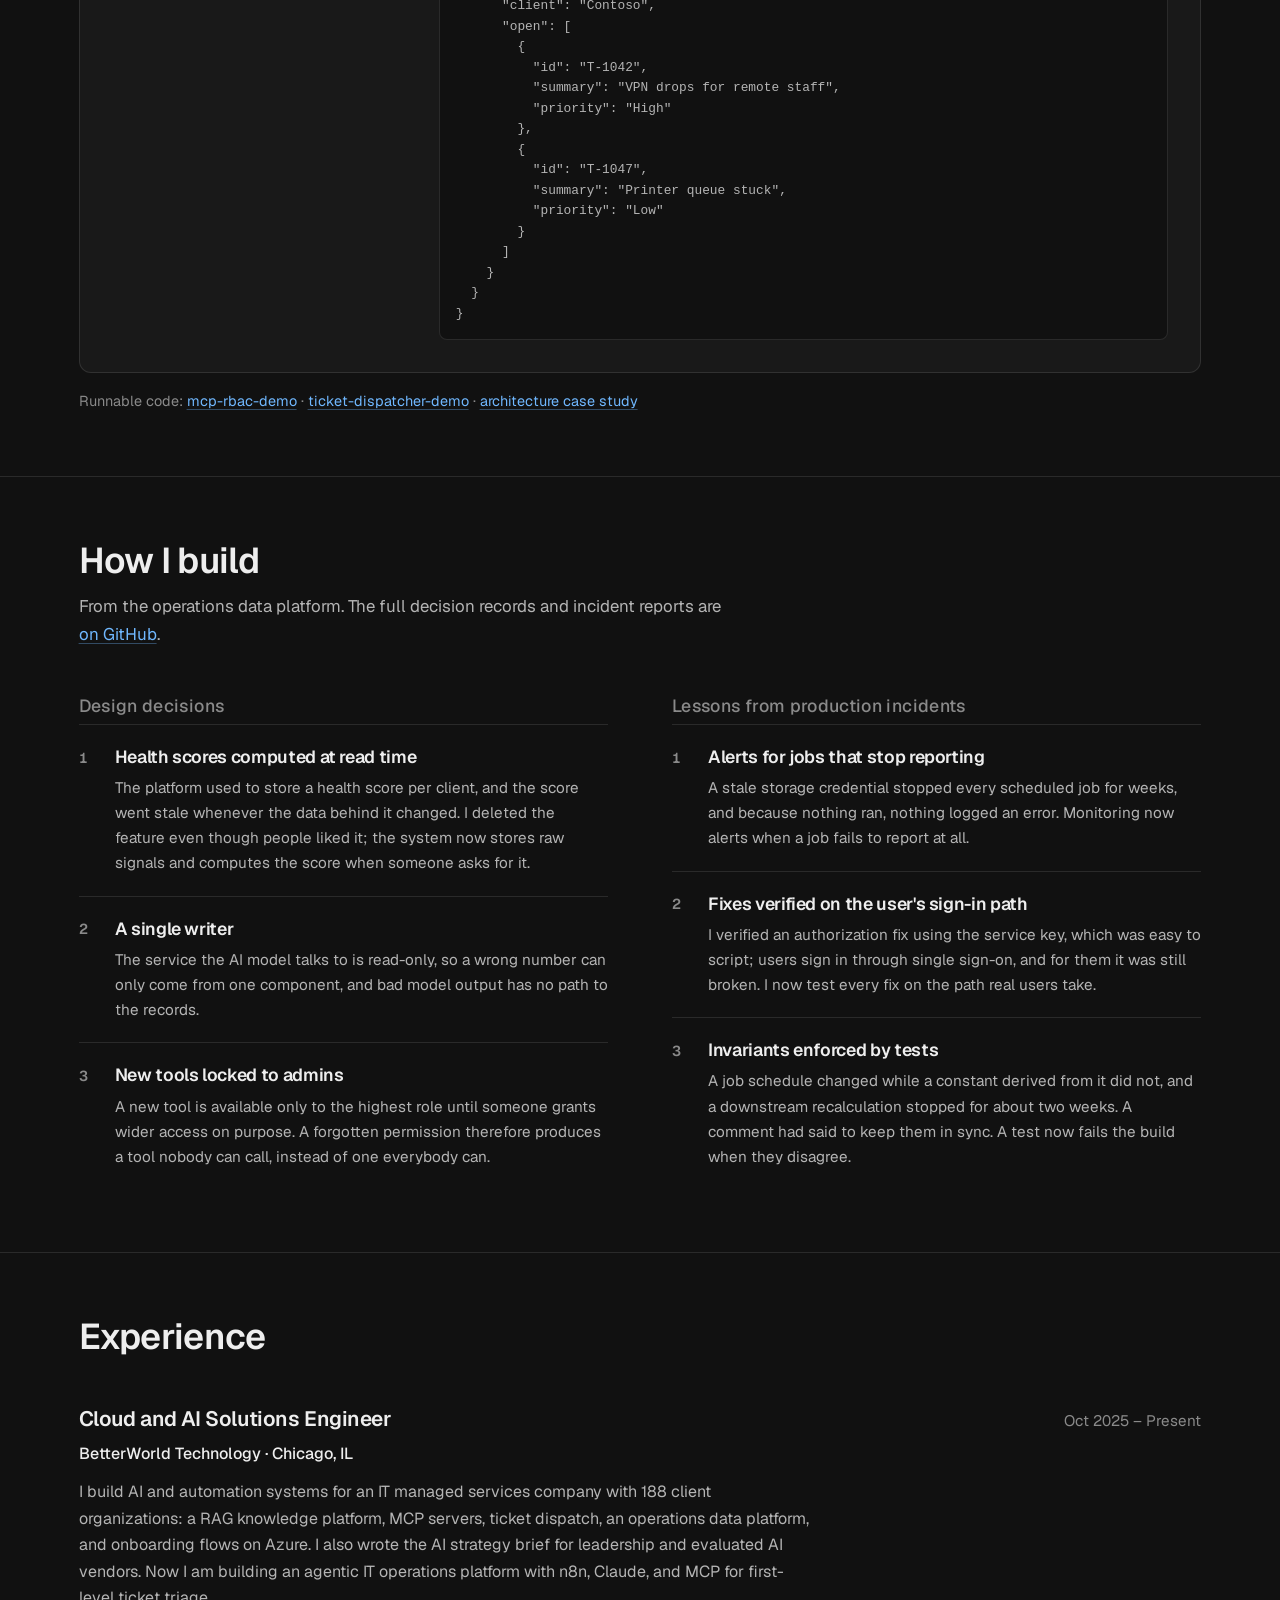
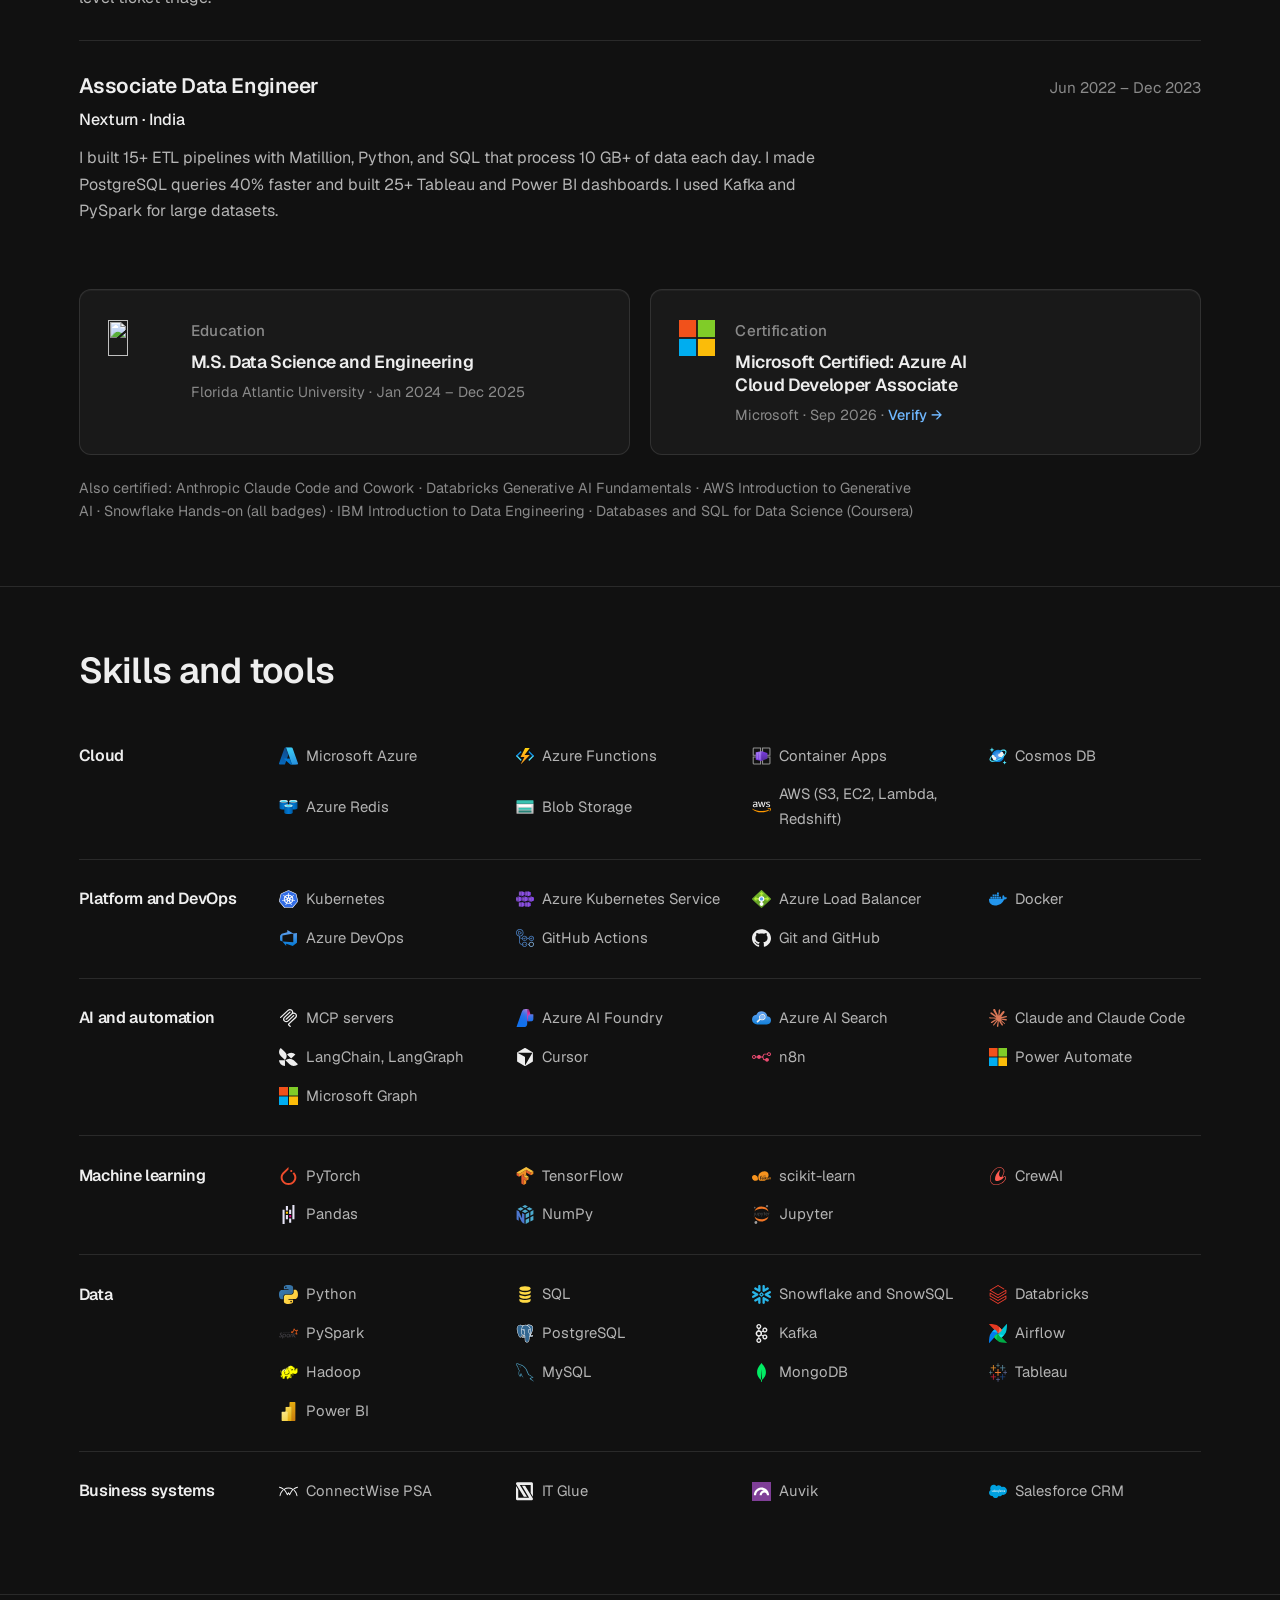
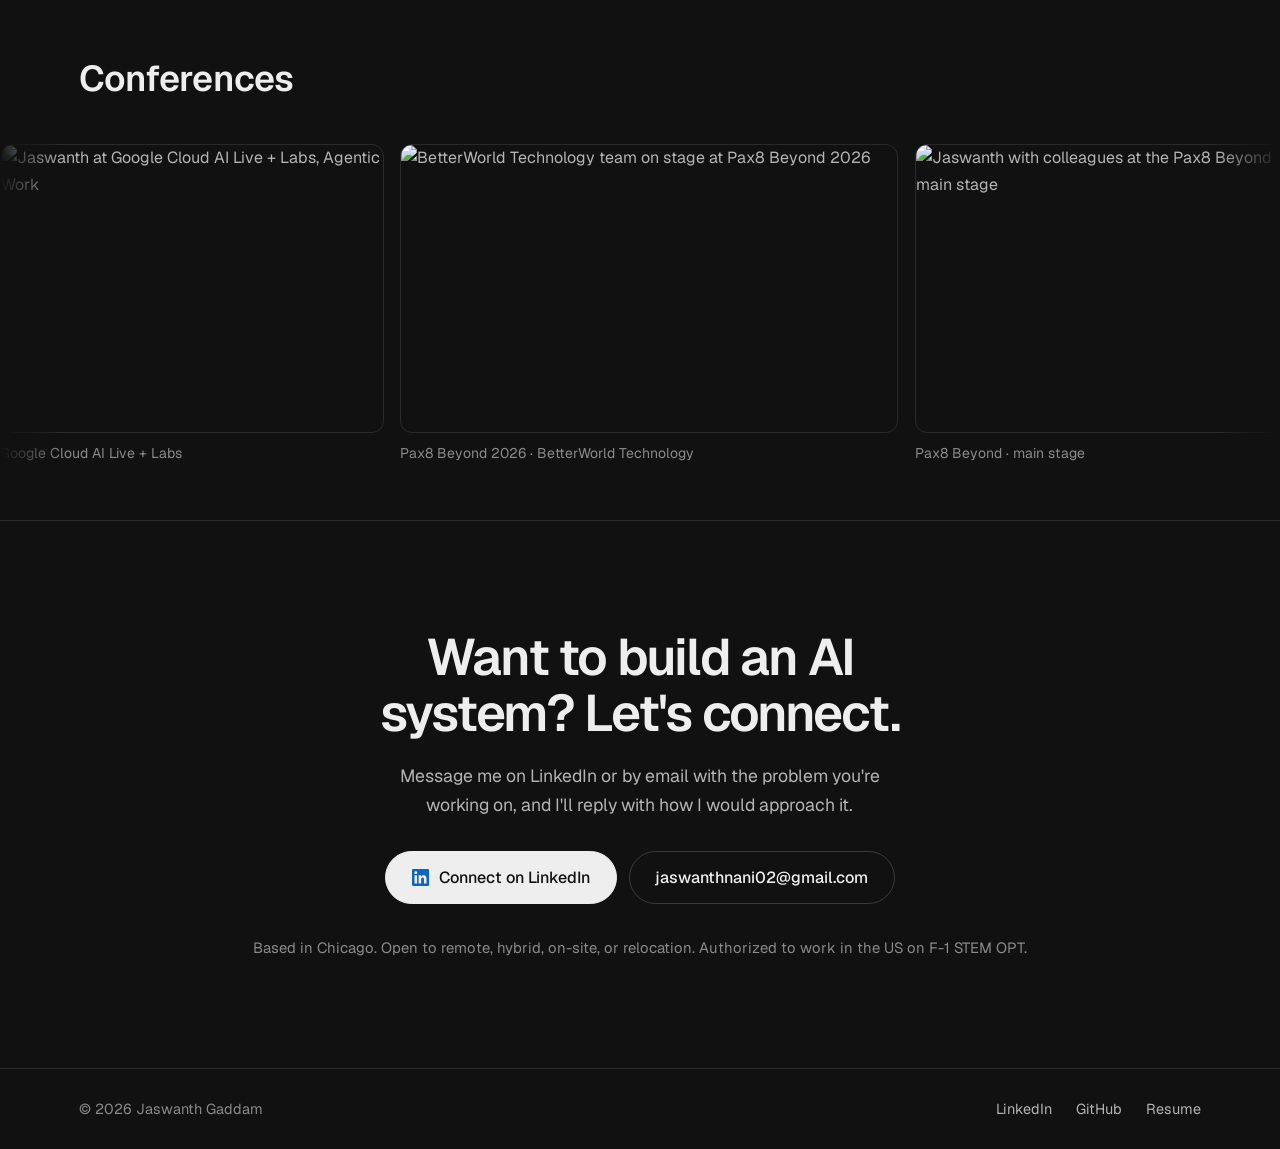
==== commit 06446dbf: "Roll back the cloud sky; restore the hero wave field. Reverts the merge of #10 at the owner's reques" ====
--- a/index.html
+++ b/index.html
@@ -66,7 +66,7 @@
         </div>
       </div>
       <figure class="hero-stage">
-        <canvas class="hero-sky" aria-hidden="true"></canvas>
+        <canvas class="hero-waves" aria-hidden="true"></canvas>
         <img class="hero-person" src="portrait-cutout.webp" alt="Jaswanth Gaddam" width="684" height="678" fetchpriority="high">
       </figure>
     </div>
--- a/styles.css
+++ b/styles.css
@@ -104,19 +104,20 @@
 .eyebrow { color: var(--fg-3); font-weight: 500; font-size: 0.95rem; margin-bottom: 1.25rem; }
 .hero h1 { font-size: clamp(2rem, 3.4vw, 3.1rem); line-height: 1.12; letter-spacing: -0.03em; }
 .hero-sub { font-size: clamp(1.05rem, 1.3vw, 1.25rem); line-height: 1.6; margin-top: 1.5rem; max-width: 38em; }
-/* Hero stage: a WebGL sky with drifting clouds (script.js) behind a cut-out portrait. */
+/* Hero stage: a WebGL wave field (script.js) behind a cut-out portrait. */
 .hero-stage {
   position: relative; margin: 0; justify-self: end; width: 100%; max-width: 26rem;
   aspect-ratio: 4 / 5; overflow: hidden; isolation: isolate;
   border-radius: 1rem; border: 1px solid var(--line);
-  /* Fallback when WebGL2 is not available: a still twilight sky. */
+  /* Fallback when WebGL2 is not available: a still gradient in the same colors. */
   background:
-    radial-gradient(60% 40% at 80% 12%, rgba(160, 180, 215, .35) 0%, transparent 70%),
-    radial-gradient(80% 22% at 30% 62%, rgba(210, 220, 235, .28) 0%, transparent 70%),
-    linear-gradient(to bottom, #09111f 0%, #1c365e 55%, #7394bf 100%);
-}
-.hero-sky { position: absolute; inset: 0; width: 100%; height: 100%; display: block; opacity: 0; transition: opacity .8s ease; }
-.hero-sky.is-live { opacity: 1; }
+    radial-gradient(120% 80% at 20% 15%, #1f9d6b 0%, transparent 55%),
+    radial-gradient(90% 70% at 85% 35%, #2b59c3 0%, transparent 60%),
+    radial-gradient(100% 90% at 50% 100%, #4b3aa8 0%, transparent 60%),
+    #0d1b2a;
+}
+.hero-waves { position: absolute; inset: 0; width: 100%; height: 100%; display: block; opacity: 0; transition: opacity .8s ease; }
+.hero-waves.is-live { opacity: 1; }
 .hero-stage::after {
   /* Soft fade at the bottom so the portrait sits on the page, not on a box edge. */
   content: ""; position: absolute; inset: auto 0 0 0; height: 18%; z-index: 1;
@@ -419,7 +420,7 @@
   .ticker { overflow-x: auto; -webkit-mask-image: none; mask-image: none; }
   .ticker-track { animation: none; }
   .tick[aria-hidden="true"] { display: none; }
-  .hero-sky { transition: none; }
+  .hero-waves { transition: none; }
   .hello { transform: none; }
 }
 
